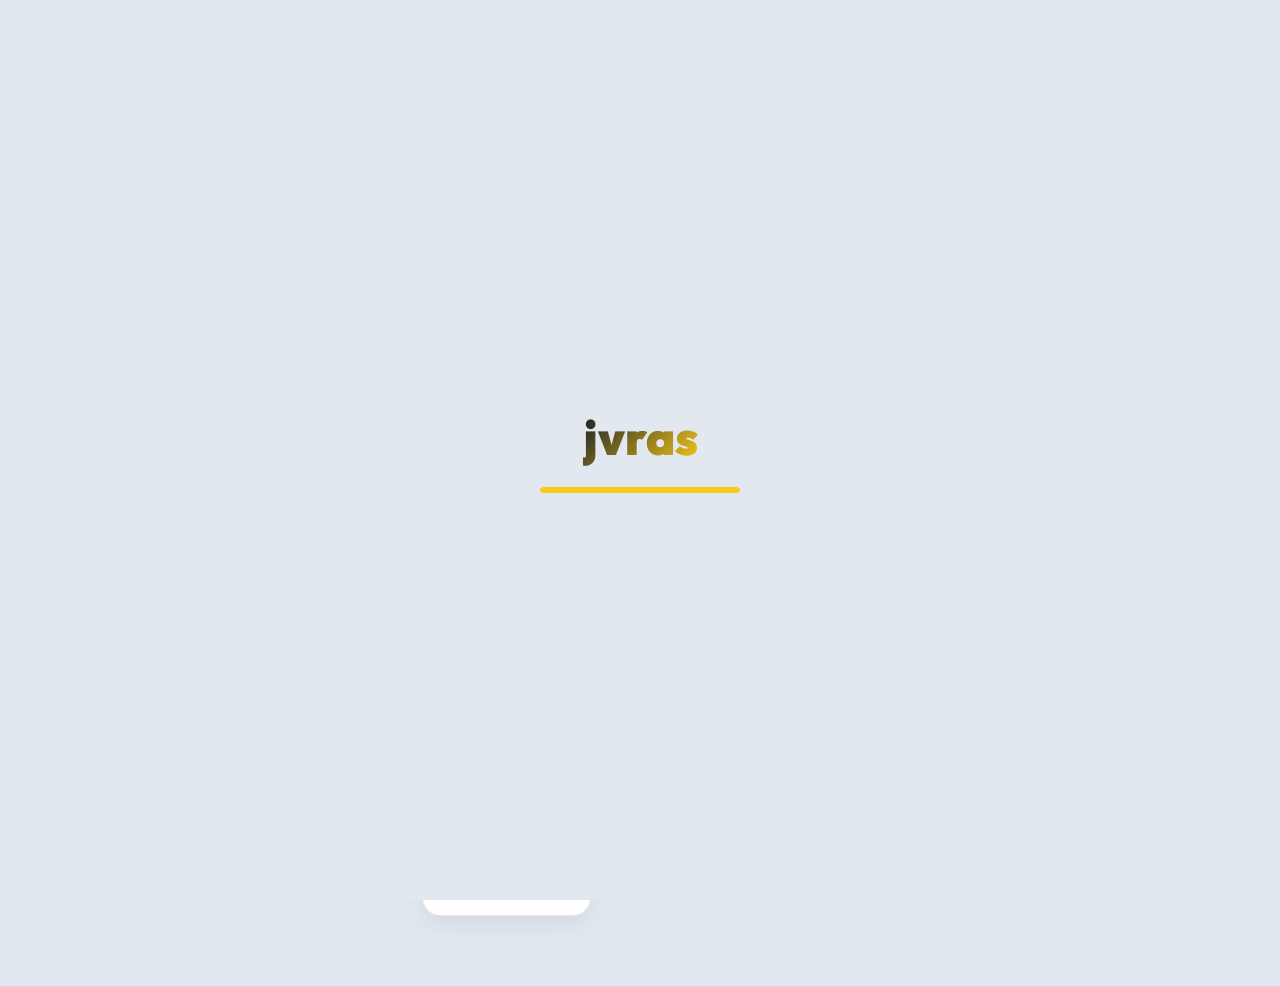
==== index.html @ 4f3f0a06 "Add files via upload" ====
<!DOCTYPE html>
<html lang="pl">
<head>
    <meta charset="UTF-8">
    <meta name="viewport" content="width=device-width, initial-scale=1.0">
    <title>jvras - social media</title>
    <link rel="icon" href="https://ui-avatars.com/api/?name=Jvras&background=1e293b&color=fff&size=64" type="image/png">
    <link rel="stylesheet" href="style.css">
    <link href="https://fonts.googleapis.com/css2?family=Outfit:wght@300;400;500;700;800;900&display=swap" rel="stylesheet">
    <link rel="stylesheet" href="https://cdnjs.cloudflare.com/ajax/libs/font-awesome/6.4.0/css/all.min.css">
</head>
<body>
    <!-- Preloader animacji wejścia -->
    <div class="loader-overlay" id="loader">
        <div class="loader-content">
            <div class="brand-pulse">jvras</div>
            <div class="progress-bar-container"><div class="progress-bar"></div></div>
        </div>
    </div>

    <div class="background-animation">
        <div class="blob blob-1"></div>
        <div class="blob blob-2"></div>
        <div class="blob blob-3"></div>
    </div>

    <div class="theme-switch-wrapper">
        <label class="theme-switch" for="checkbox">
            <input type="checkbox" id="checkbox" />
            <div class="slider round">
                <i class="fas fa-sun"></i>
                <i class="fas fa-moon"></i>
            </div>
        </label>
    </div>

    <div class="dashboard-wrapper">
        <!-- Lewa kolumna: Discord -->
        <aside class="left-panel">
            <div class="widget discord-widget">
                <div class="widget-header">
                    <div class="discord-logo"><i class="fab fa-discord"></i> DISCORD</div>
                    <div class="online-count" id="discord-online-count">0 ONLINE</div>
                </div>
                <div class="widget-body">
                    <h3>Mój Serwer Discord</h3>
                    <p class="subtitle-sm">UŻYTKOWNICY ONLINE</p>
                    <div class="discord-users" id="discord-users-list">
                        <div class="user-item loader-item"><i class="fas fa-circle-notch fa-spin"></i> Ładowanie...</div>
                    </div>
                </div>
                <div class="widget-footer">
                    <span>NASZ KANAŁ DISCORD</span>
                    <a href="https://discord.gg/ctJdnJDGNa" target="_blank" class="btn-join">DOŁĄCZ</a>
                </div>
            </div>
        </aside>

        <!-- Środkowa kolumna: Main -->
        <main class="center-panel">
            <div class="profile-section">
                <div class="profile-img">
                    <img src="https://ui-avatars.com/api/?name=Jvras&background=1e293b&color=fff&size=150" alt="Jvras" id="main-avatar">
                    <div class="verified-badge"><i class="fas fa-check-circle"></i></div>
                </div>
                <h1 class="profile-name">jvras</h1>
                <p class="profile-title">STREAMER & YOUTUBER</p>
                <a href="mailto:jvrasek.biznes@gmail.com" class="profile-contact"><i class="fas fa-envelope"></i> jvrasek.biznes@gmail.com</a>
            </div>

            <div class="socials-columns-grid">
                <!-- YouTube Column -->
                <div class="social-col">
                    <h3 class="col-title">youtube</h3>
                    <div class="col-links">
                        <a href="https://www.youtube.com/@jvras" class="mini-card yt" id="avatar-stat-jvras-container">
                            <img src="https://ui-avatars.com/api/?name=YT&background=ff0000&color=fff" id="avatar-jvras">
                            <div class="info">
                                <h2>jvras</h2>
                                <span class="stats" id="stat-jvras">...</span>
                            </div>
                        </a>
                        <a href="https://www.youtube.com/@jvrasplus" class="mini-card yt">
                            <img src="https://ui-avatars.com/api/?name=YT&background=ff0000&color=fff" id="avatar-jvras-plus">
                            <div class="info">
                                <h2>jvrasPLUS</h2>
                                <span class="stats" id="stat-jvras-plus">...</span>
                            </div>
                        </a>
                        <a href="https://www.youtube.com/@jvrascs2" class="mini-card yt">
                            <img src="https://ui-avatars.com/api/?name=YT&background=ff0000&color=fff" id="avatar-jvras-cs2">
                            <div class="info">
                                <h2>jvrasCS2</h2>
                                <span class="stats" id="stat-jvras-cs2">...</span>
                            </div>
                        </a>
                        <a href="https://www.youtube.com/@jvras-fx" class="mini-card yt">
                            <img src="https://ui-avatars.com/api/?name=YT&background=ff0000&color=fff" id="avatar-jvras-fx">
                            <div class="info">
                                <h2>jvras-fx</h2>
                                <span class="stats" id="stat-jvras-fx">...</span>
                            </div>
                        </a>
                    </div>
                </div>

                <!-- TikTok Column -->
                <div class="social-col">
                    <h3 class="col-title">tiktok</h3>
                    <div class="col-links">
                        <a href="https://www.tiktok.com/@jvras.cs2" class="mini-card tt">
                            <div class="icon-circle" style="background:#000;"><i class="fa-brands fa-tiktok"></i></div>
                            <div class="info">
                                <h2>jvras.cs2</h2>
                                <span class="stats" id="stat-tt-cs2">Obserwuj profil</span>
                            </div>
                        </a>
                        <a href="https://www.tiktok.com/@jvras.fx" class="mini-card tt">
                            <div class="icon-circle" style="background:#000;"><i class="fa-brands fa-tiktok"></i></div>
                            <div class="info">
                                <h2>jvras.fx</h2>
                                <span class="stats" id="stat-tt-fx">Obserwuj profil</span>
                            </div>
                        </a>
                    </div>
                </div>

                <!-- Streaming Column -->
                <div class="social-col">
                    <h3 class="col-title">streaming</h3>
                    <div class="col-links">
                        <a href="https://twitch.tv/jvras_" class="mini-card twitch">
                            <div class="icon-circle" style="background:#9146ff;"><i class="fa-brands fa-twitch"></i></div>
                            <div class="info">
                                <h2>jvras_</h2>
                                <span class="stats" id="stat-twitch">Obserwuj kanał</span>
                            </div>
                        </a>
                        <a href="https://kick.com/jvras" class="mini-card kick">
                            <div class="icon-circle" style="background:#53fc18; color:#000;"><i class="fas fa-bolt"></i></div>
                            <div class="info">
                                <h2>jvras</h2>
                                <span class="stats" id="stat-kick">Obserwuj kanał</span>
                            </div>
                        </a>
                    </div>
                </div>

                <!-- Instagram Column -->
                <div class="social-col">
                    <h3 class="col-title">instagram</h3>
                    <div class="col-links">
                        <a href="https://www.instagram.com/jvrass/" class="mini-card ig">
                            <div class="icon-circle" style="background:linear-gradient(45deg, #f09433 0%, #e6683c 25%, #dc2743 50%, #cc2366 75%, #bc1888 100%);"><i class="fa-brands fa-instagram"></i></div>
                            <div class="info">
                                <h2>jvrass</h2>
                                <span class="stats" id="stat-ig-jvrass">Obserwuj profil</span>
                            </div>
                        </a>
                        <a href="https://www.instagram.com/jvras.fx/" class="mini-card ig">
                            <div class="icon-circle" style="background:linear-gradient(45deg, #f09433 0%, #e6683c 25%, #dc2743 50%, #cc2366 75%, #bc1888 100%);"><i class="fa-brands fa-instagram"></i></div>
                            <div class="info">
                                <h2>jvras.fx</h2>
                                <span class="stats" id="stat-ig-fx">Obserwuj profil</span>
                            </div>
                        </a>
                    </div>
                </div>

                <!-- Gaming Column -->
                <div class="social-col">
                    <h3 class="col-title">gaming</h3>
                    <div class="col-links">
                        <a href="https://steamcommunity.com/id/jvras/" class="mini-card steam">
                            <div class="icon-circle" style="background:#171a21;"><i class="fa-brands fa-steam"></i></div>
                            <div class="info">
                                <h2>jvras</h2>
                                <span class="stats" id="stat-steam">Profil Steam</span>
                            </div>
                        </a>
                    </div>
                </div>

                <!-- Support Column -->
                <div class="social-col">
                    <h3 class="col-title">wsparcie</h3>
                    <div class="col-links">
                        <a href="https://tipply.pl/@jvras" class="mini-card tipply">
                            <div class="icon-circle" style="background:#ffc107; color:#000;"><i class="fas fa-heart"></i></div>
                            <div class="info">
                                <h2>jvras</h2>
                                <span class="stats">Wsparcie</span>
                            </div>
                        </a>
                    </div>
                </div>
            </div>
        </main>

        <!-- Prawa kolumna: YouTube Najnowsze Filmy -->
        <aside class="right-panel">
            <div class="widget youtube-widget">
                <div class="widget-header">
                    <div class="discord-logo"><i class="fab fa-youtube"></i> OSTATNIE FILMY</div>
                </div>
                <div class="widget-body">
                    <h3>Najnowsze na Kanale</h3>
                    <p class="subtitle-sm" style="color:red; font-weight:900;">FILMY (BEZ SHORTS)</p>
                    <div id="youtube-videos-list" style="display:flex; flex-direction:column; gap:10px;">
                        <div style="color:white; text-align:center; padding: 20px;"><i class="fas fa-circle-notch fa-spin"></i> Pobieranie...</div>
                    </div>
                </div>
            </div>
        </aside>
    </div>
    
    <script src="app.js"></script>
</body>
</html>
---- style.css ----
@import url('https://fonts.googleapis.com/css2?family=Outfit:wght@300;400;500;700;800;900&display=swap');

:root {
    --bg-color: #e2e8f0;
    --text-color: #0f172a;
    --text-muted: #64748b;
    --card-bg: #ffffff;
    --card-border: rgba(0, 0, 0, 0.1);
    --primary: #facc15; 
    --primary-hover: #eab308;
    --secondary: #f1f5f9;
    --discord: #5865F2;
    --twitch: #9146FF;
    --youtube: #ff0000;
    --kick: #53fc18;
    --instagram: #E1306C;
    --steam: #171a21;
    --shadow: 0 10px 25px rgba(0, 0, 0, 0.06);
    --glow: rgba(250, 204, 21, 0.4);
    --badge-text: #000;
}

[data-theme="dark"] {
    --bg-color: #0a0a0f;
    --text-color: #f8fafc;
    --text-muted: #8b87a1;
    --card-bg: rgba(20, 20, 25, 0.6);
    --card-border: rgba(255, 255, 255, 0.05);
    --primary: #facc15;
    --primary-hover: #eab308;
    --secondary: rgba(255, 255, 255, 0.05);
    --shadow: 0 10px 25px rgba(0, 0, 0, 0.5);
    --glow: rgba(250, 204, 21, 0.15);
    --badge-text: #000;
}

* { margin: 0; padding: 0; box-sizing: border-box; }

body {
    font-family: 'Outfit', sans-serif;
    background-color: var(--bg-color);
    background-image: 
        radial-gradient(circle at 50% 0%, rgba(250, 204, 21, 0.15) 0%, transparent 50%),
        linear-gradient(rgba(15, 23, 42, 0.02) 1px, transparent 1px),
        linear-gradient(90deg, rgba(15, 23, 42, 0.02) 1px, transparent 1px);
    background-size: 100% 100%, 40px 40px, 40px 40px;
    color: var(--text-color);
    min-height: 100vh;
    display: flex;
    justify-content: center;
    align-items: flex-start;
    padding: 20px 15px;
    overflow-x: hidden;
    transition: background-color 0.5s ease, color 0.5s ease;
}

[data-theme="dark"] body {
    background-image: 
        radial-gradient(circle at 50% 0%, rgba(250, 204, 21, 0.08) 0%, transparent 50%),
        linear-gradient(rgba(255, 255, 255, 0.02) 1px, transparent 1px),
        linear-gradient(90deg, rgba(255, 255, 255, 0.02) 1px, transparent 1px);
}

.background-animation { position: fixed; top: 0; left: 0; width: 100vw; height: 100vh; z-index: -1; overflow: hidden; pointer-events: none; }
.blob { position: absolute; border-radius: 50%; filter: blur(80px); opacity: 0.6; animation: float 20s infinite alternate ease-in-out; }
.blob-1 { width: 500px; height: 500px; background: rgba(250, 204, 21, 0.15); top: -200px; left: -200px; }
.blob-2 { width: 400px; height: 400px; background: rgba(88, 101, 242, 0.1); bottom: -100px; right: -100px; animation-delay: -5s; }
.blob-3 { width: 600px; height: 600px; background: rgba(250, 204, 21, 0.08); top: 50%; left: 50%; transform: translate(-50%, -50%); animation-delay: -10s; }
@keyframes float { 0% { transform: translate(0, 0) scale(1); } 100% { transform: translate(100px, 50px) scale(1.1); } }
[data-theme="dark"] .blob-1 { background: rgba(250, 204, 21, 0.08); }
[data-theme="dark"] .blob-2 { background: rgba(88, 101, 242, 0.05); }
[data-theme="dark"] .blob-3 { background: rgba(250, 204, 21, 0.05); }

.loader-overlay {
    position: fixed; top: 0; left: 0; width: 100%; height: 100%;
    background-color: var(--bg-color); z-index: 1000;
    display: flex; justify-content: center; align-items: center;
    transition: transform 0.9s cubic-bezier(0.77, 0, 0.175, 1), visibility 0s 0.9s;
}
.loader-overlay.hidden { transform: translateX(-100%); visibility: hidden; }
.loader-content { display: flex; flex-direction: column; align-items: center; gap: 20px; }
.brand-pulse {
    font-size: 3rem; font-weight: 900;
    background: linear-gradient(135deg, var(--text-color), var(--primary));
    -webkit-background-clip: text; -webkit-text-fill-color: transparent;
    animation: heartbeat 1.5s ease-in-out infinite both;
}
.progress-bar-container { width: 200px; height: 6px; background: var(--secondary); border-radius: 10px; overflow: hidden; position: relative; }
.progress-bar { height: 100%; width: 0%; background: var(--primary); border-radius: 10px; animation: loadProgress 2s cubic-bezier(0.4, 0, 0.2, 1) forwards; }

@keyframes heartbeat {
    from { transform: scale(1); transform-origin: center center; animation-timing-function: ease-out; }
    10% { transform: scale(0.91); animation-timing-function: ease-in; }
    17% { transform: scale(0.98); animation-timing-function: ease-out; }
    33% { transform: scale(0.87); animation-timing-function: ease-in; }
    45% { transform: scale(1); animation-timing-function: ease-out; }
}
@keyframes loadProgress { 0% { width: 0; } 50% { width: 70%; } 100% { width: 100%; } }
@keyframes fadeInUp { from { opacity: 0; transform: translateY(30px); } to { opacity: 1; transform: translateY(0); } }
@keyframes slideInLeft { from { opacity: 0; transform: translateX(-30px); } to { opacity: 1; transform: translateX(0); } }
@keyframes scaleIn { from { opacity: 0; transform: scale(0.8); } to { opacity: 1; transform: scale(1); } }
@keyframes scaleInUp { to { opacity: 1; transform: scale(1) translateY(0); } }

.theme-switch-wrapper { position: fixed; top: 15px; right: 15px; z-index: 100; animation: scaleIn 1s 1.8s backwards; }
.theme-switch { display: inline-block; height: 28px; position: relative; width: 52px; }
.theme-switch input { display: none; }
.slider { background-color: var(--secondary); backdrop-filter: blur(10px); bottom: 0; cursor: pointer; left: 0; position: absolute; right: 0; top: 0; transition: .4s; display: flex; justify-content: space-between; align-items: center; padding: 0 6px; border-radius: 30px; border: 1px solid var(--card-border); }
.slider i { font-size: 10px; z-index: 1; transition: 0.3s; }
.slider i.fa-sun { color: #f39c12; }
.slider i.fa-moon { color: var(--text-color); opacity: 0.5; }
.slider:before { background-color: var(--primary); bottom: 4px; content: ""; height: 18px; left: 4px; position: absolute; transition: .5s cubic-bezier(0.68, -0.55, 0.265, 1.55); width: 18px; border-radius: 50%; z-index: 2; box-shadow: 0 2px 10px var(--glow); }
input:checked + .slider i.fa-sun { opacity: 0.5; }
input:checked + .slider i.fa-moon { opacity: 1; color: #fff; }
input:checked + .slider:before { transform: translateX(24px); background-color: var(--text-color); box-shadow: none; }

/* GLOBAL LAYOUT - FULL SCREEN */
body {
    margin: 0;
    padding: 0;
    min-height: 100vh;
    display: flex;
    justify-content: center;
    align-items: center;
    background: var(--bg-color);
    overflow-x: hidden;
}

@keyframes slideInMain {
    from { transform: translateX(100vw); opacity: 0; }
    to { transform: translateX(0); opacity: 1; }
}

.dashboard-wrapper {
    max-width: 1800px;
    width: 95%;
    min-height: 100vh;
    display: grid;
    grid-template-columns: 350px 1fr 350px;
    gap: 40px;
    align-items: center;
    padding: 20px 0;
    animation: slideInMain 0.9s cubic-bezier(0.77, 0, 0.175, 1) backwards;
    animation-delay: 1.8s;
    will-change: transform;
}
.right-panel {
    animation: slideInRight 0.8s cubic-bezier(0.2, 0.8, 0.2, 1) backwards; 
    animation-delay: 1.8s;
    transform: perspective(1000px) rotateY(-12deg) scale(0.98);
    transition: transform 0.5s cubic-bezier(0.175, 0.885, 0.32, 1.275);
    transform-origin: right center;
    will-change: transform;
}
.right-panel:hover {
    transform: perspective(1000px) rotateY(0deg) scale(1);
}

.left-panel {
    animation: slideInLeft 0.8s cubic-bezier(0.2, 0.8, 0.2, 1) backwards; 
    animation-delay: 1.8s;
    transform: perspective(1000px) rotateY(12deg) scale(0.98);
    transition: transform 0.5s cubic-bezier(0.175, 0.885, 0.32, 1.275);
    transform-origin: left center;
    will-change: transform;
}
.left-panel:hover {
    transform: perspective(1000px) rotateY(0deg) scale(1);
}

/* Tabs System */
.tabs-container {
    display: flex;
    justify-content: center;
    gap: 8px;
    margin-top: 20px;
    flex-wrap: wrap;
    z-index: 100;
}
.tab-btn {
    background: var(--card-bg);
    border: 1px solid var(--card-border);
    padding: 10px 18px;
    border-radius: 12px;
    color: var(--text-color);
    font-size: 0.85rem;
    font-weight: 800;
    cursor: pointer;
    transition: 0.3s cubic-bezier(0.175, 0.885, 0.32, 1.275);
    box-shadow: var(--shadow);
    text-transform: uppercase;
    letter-spacing: 0.5px;
}
.tab-btn:hover {
    transform: translateY(-3px);
    border-color: var(--primary);
    box-shadow: 0 5px 15px var(--glow);
}
.tab-btn.active {
    background: var(--primary);
    color: #1e293b;
    border-color: var(--primary);
    box-shadow: 0 5px 15px var(--glow);
}

.tab-content {
    animation: fadeInUp 0.5s ease-out backwards;
}

.center-panel { 
    display: flex; 
    flex-direction: column; 
    justify-content: center;
    gap: 20px; 
    animation: fadeInUp 0.8s cubic-bezier(0.2, 0.8, 0.2, 1) backwards; 
    animation-delay: 1.6s;
    padding-bottom: 50px;
    will-change: transform, opacity;
}

.widget {
    background: var(--card-bg); backdrop-filter: blur(20px); -webkit-backdrop-filter: blur(20px);
    border: 1px solid var(--card-border); border-radius: 16px;
    overflow: hidden; box-shadow: var(--shadow); transition: transform 0.3s ease, box-shadow 0.3s ease;
    height: 100%;
}
.widget:hover { transform: translateY(-3px); box-shadow: 0 15px 30px rgba(0,0,0,0.08), 0 0 15px var(--glow); }
.widget-header { padding: 12px 15px; display: flex; justify-content: space-between; align-items: center; border-bottom: 1px solid rgba(0,0,0,0.05); }
[data-theme="dark"] .widget-header { border-bottom-color: rgba(255,255,255,0.05); }
.widget-body { padding: 15px; flex-grow: 1; }
.widget-footer { padding: 12px 15px; display: flex; justify-content: space-between; align-items: center; border-top: 1px solid rgba(0,0,0,0.05); font-size: 0.7rem; color: var(--text-muted); font-weight: 800; letter-spacing: 0.5px; }
[data-theme="dark"] .widget-footer { border-top-color: rgba(255,255,255,0.05); }

/* Discord Widget Compacted */
.discord-widget { display: flex; flex-direction: column; min-height: 550px; }
.discord-widget .discord-logo { color: white; font-weight: 900; font-size: 1.1rem; display: flex; align-items: center; gap: 8px; letter-spacing: 1px; }
.discord-widget .widget-header { background: linear-gradient(135deg, var(--discord), #3a45a6); border-bottom: none; box-shadow: 0 4px 15px rgba(88, 101, 242, 0.2); padding: 18px 20px; }
.online-count { background: rgba(0,0,0,0.3); padding: 6px 12px; border-radius: 15px; font-size: 0.8rem; font-weight: 800; color: white; box-shadow: inset 0 0 8px rgba(0,0,0,0.2); }
.discord-widget .widget-body { background: linear-gradient(to bottom, var(--secondary) 0%, transparent 100%); padding: 20px; flex-grow: 1; display: flex; flex-direction: column; }
.discord-widget h3 { font-size: 1.3rem; margin-bottom: 4px; font-weight: 900; background: linear-gradient(90deg, var(--discord), var(--text-color)); -webkit-background-clip: text; -webkit-text-fill-color: transparent; }
.subtitle-sm { font-size: 0.75rem; color: var(--discord); font-weight: 800; margin-bottom: 15px; text-transform: uppercase; letter-spacing: 1px; opacity: 0.8; }
.discord-users { height: 450px; max-height: 500px; overflow-y: auto; display: flex; flex-direction: column; gap: 8px; padding-right: 5px; scrollbar-gutter: stable; }
.discord-users::-webkit-scrollbar { width: 5px; }
.discord-users::-webkit-scrollbar-thumb { background: var(--primary); border-radius: 5px; }
.user-item { display: flex; align-items: center; gap: 12px; padding: 10px 12px; background: var(--secondary); border-radius: 12px; font-size: 0.9rem; font-weight: 600; transition: 0.2s ease; border: 1px solid transparent; }
.user-item:hover { background: var(--card-bg); border-color: var(--primary); transform: translateX(5px); box-shadow: 0 5px 15px var(--glow); }
.user-item img { width: 32px; height: 32px; border-radius: 50%; object-fit: cover; }
.user-status { width: 12px; height: 12px; border-radius: 50%; background: #3ba55c; border: 2px solid var(--card-bg); position: absolute; bottom: -2px; right: -2px; }
.user-avatar-wrap { position: relative; width: 32px; height: 32px; }
.btn-join { background: var(--discord); color: white; text-decoration: none; padding: 8px 16px; border-radius: 8px; font-weight: 800; font-size: 0.8rem; transition: 0.3s; }
.btn-join:hover { transform: scale(1.05) translateY(-1px); box-shadow: 0 5px 10px rgba(88, 101, 242, 0.4); }

/* PROFILE COMPACTED */
.profile-section { text-align: center; position: relative; }
.profile-img { width: 130px; height: 130px; margin: 0 auto 15px auto; }
.profile-img img { width: 100%; height: 100%; border-radius: 50%; object-fit: cover; border: 4px solid var(--bg-color); box-shadow: 0 0 0 4px var(--primary), 0 8px 25px var(--glow); transition: 0.4s; }
.profile-img:hover img { transform: rotate(5deg) scale(1.1); }
.verified-badge { position: absolute; bottom: 5px; right: 5px; background: #1da1f2; color: white; width: 28px; height: 28px; border-radius: 50%; display: flex; justify-content: center; align-items: center; font-size: 14px; border: 2px solid var(--bg-color); }
.profile-name { font-size: 3.5rem; font-weight: 900; line-height: 1; margin-bottom: 5px; letter-spacing: -1px; }
.profile-title { font-size: 0.9rem; font-weight: 800; color: var(--primary); letter-spacing: 3px; text-transform: uppercase; }

.profile-contact {
    display: inline-flex;
    align-items: center;
    gap: 8px;
    margin-top: 10px;
    font-size: 0.9rem;
    font-weight: 700;
    color: var(--text-muted);
    text-decoration: none;
    transition: 0.3s ease;
}
.profile-contact i { color: var(--primary); font-size: 1rem; }
.profile-contact:hover { color: var(--text-color); transform: scale(1.05); }

/* 3 Columns Layout for Socials - ENLARGED */
.socials-columns-grid {
    display: grid;
    grid-template-columns: repeat(3, 1fr);
    gap: 25px;
    margin-top: 30px;
}
.social-col { display: flex; flex-direction: column; gap: 15px; }
.col-title {
    font-size: 1.1rem; font-weight: 900; text-transform: uppercase;
    color: var(--primary); text-align: left;
    border-bottom: 4px solid var(--primary); padding-bottom: 8px; margin-bottom: 15px;
    letter-spacing: 3px;
}
.col-links { display: flex; flex-direction: column; gap: 12px; }
.mini-card {
    display: flex; align-items: center; gap: 15px; background: var(--card-bg);
    padding: 15px 20px; border-radius: 18px; text-decoration: none;
    color: var(--text-color); font-size: 1rem; font-weight: 800;
    border: 1px solid var(--card-border); transition: 0.3s cubic-bezier(0.175, 0.885, 0.32, 1.275);
    box-shadow: var(--shadow);
}
.mini-card:hover {
    transform: translateX(10px) scale(1.03); border-color: var(--primary);
    box-shadow: 0 10px 30px var(--glow);
}
.mini-card img, .icon-circle { width: 32px; height: 32px; border-radius: 50%; object-fit: cover; border: 2px solid var(--primary); flex-shrink: 0; }
.icon-circle { display: flex; align-items: center; justify-content: center; font-size: 14px; color: white; border-color: rgba(255,255,255,0.1); }


.support-section { margin-top: 10px; text-align: center; grid-column: span 3; }
.support-btn {
    display: inline-block; background: linear-gradient(135deg, #ffc107, #ff9800);
    color: #000; text-decoration: none; padding: 10px 20px; border-radius: 20px;
    font-weight: 900; font-size: 0.8rem; text-transform: uppercase; letter-spacing: 1px;
    box-shadow: 0 4px 10px rgba(255, 193, 7, 0.3); transition: 0.3s;
}
.support-btn:hover { transform: translateY(-2px); box-shadow: 0 6px 20px rgba(255, 193, 7, 0.5); }


.stats-row { display: flex; gap: 12px; width: 100%; }
.stat-box { flex: 1; background: var(--card-bg); border: 1px solid var(--card-border); border-radius: 12px; padding: 12px; text-align: center; backdrop-filter: blur(20px); box-shadow: var(--shadow); transition: 0.3s; position: relative; overflow: hidden; }
.stat-box::before { content:''; position:absolute; top:0; left:0; width:100%; height:3px; background: var(--primary); transform: scaleX(0); transition: 0.4s; transform-origin: left; }
.stat-box:hover::before { transform: scaleX(1); }
.stat-box:hover { transform: translateY(-3px); box-shadow: 0 10px 20px var(--glow); }
.stat-box h2 { font-size: 1.5rem; font-weight: 900; margin-bottom: 2px; color: var(--text-color); }
.stat-box p { font-size: 0.65rem; color: var(--text-muted); font-weight: 800; letter-spacing: 0.5px; }

/* LINKS GRID COMPACTED - 3 Columns on PC */
.section-title { font-size: 0.95rem; font-weight: 900; color: var(--text-color); margin-top: 5px; display: flex; align-items: center; gap: 10px; text-transform: uppercase; letter-spacing: 1px; }
.section-title::after { content: ''; flex: 1; height: 2px; background: linear-gradient(90deg, var(--primary), transparent); border-radius: 2px; }

.links-grid { display: grid; grid-template-columns: repeat(2, 1fr); gap: 12px; }

.link-card {
    background: var(--card-bg); backdrop-filter: blur(20px); -webkit-backdrop-filter: blur(20px);
    border: 1px solid var(--card-border); border-radius: 12px; padding: 10px 12px;
    display: flex; align-items: center; text-decoration: none; color: var(--text-color);
    box-shadow: var(--shadow); position: relative; overflow: hidden;
    opacity: 0; transform: scale(0.95) translateY(10px);
    animation: scaleInUp 0.5s cubic-bezier(0.34, 1.56, 0.64, 1) forwards;
    animation-delay: calc(0.3s + var(--delay));
    transition: all 0.3s cubic-bezier(0.16, 1, 0.3, 1);
}
.link-card::before { content: ''; position: absolute; top: 0; left: 0; width: 100%; height: 100%; background: linear-gradient(45deg, transparent, rgba(250, 204, 21, 0.1), transparent); transform: translateX(-100%); transition: 0.5s; z-index: 1; }
.link-card:hover { transform: translateY(-4px) scale(1.02) !important; background: var(--card-bg); box-shadow: 0 10px 20px var(--shadow), 0 0 15px var(--glow); border-color: var(--primary); z-index: 5; }
.link-card:hover::before { transform: translateX(100%); }

.avatar-container { position: relative; width: 38px; height: 38px; margin-right: 10px; flex-shrink: 0; z-index: 2; }
.channel-avatar { width: 100%; height: 100%; border-radius: 50%; object-fit: cover; box-shadow: 0 3px 8px rgba(0,0,0,0.1); transition: transform 0.3s; }
.fallback-bg, .fallback-tiktok, .fallback-twitch, .fallback-kick, .fallback-ig, .fallback-steam, .fallback-email { display: flex; justify-content: center; align-items: center; font-size: 1.2rem; position: absolute; top:0; left:0; z-index: 1; border-radius: 50%; font-weight: 900;}
.fallback-bg { background: #333; color: white; }
.fallback-tiktok { background: #000; color: white; }
.fallback-twitch { background: var(--twitch); color: white; }
.fallback-kick { background: var(--kick); color: black; }
.fallback-ig { background: linear-gradient(45deg, #f09433 0%, #e6683c 25%, #dc2743 50%, #cc2366 75%, #bc1888 100%); color: white; }
.fallback-steam { background: var(--steam); color: white; }
.fallback-email { background: var(--primary); color: #000; width: 100%; height: 100%; }
.real-avatar { position: absolute; top:0; left:0; z-index: 2; }
.link-card:hover .channel-avatar { transform: scale(1.1) rotate(-5deg); }

.platform-badge {
    position: absolute; bottom: -3px; right: -3px; width: 16px; height: 16px; border-radius: 50%;
    display: flex; justify-content: center; align-items: center; font-size: 8px; color: var(--badge-text);
    border: 2px solid var(--bg-color); transition: 0.3s; z-index: 3; font-weight: 800;
}
.yt .platform-badge { background: var(--youtube); color: white; }
.tt .platform-badge { background: #000; color: white; }
.twitch .platform-badge { background: var(--twitch); color: white; }
.kick .platform-badge { background: var(--kick); color: black; }
.ig .platform-badge { background: var(--instagram); color: white; }
.steam .platform-badge { background: var(--steam); color: white; }

.info { flex-grow: 1; display: flex; flex-direction: column; justify-content: center; overflow: hidden; z-index: 2; }
.info h2 { font-size: 0.95rem; font-weight: 800; margin-bottom: 0px; letter-spacing: -0.2px; white-space: nowrap; overflow: hidden; text-overflow: ellipsis; transition: color 0.3s; }
.link-card:hover .info h2, .mini-card:hover .info h2 { color: var(--primary); }
.stats { font-size: 0.7rem; color: var(--text-muted); font-weight: 600; display: flex; align-items: center; gap: 4px; white-space: nowrap; }

/* Responsive */
@media (max-width: 1100px) {
}

.youtube-widget .widget-header { background: linear-gradient(135deg, #ff0000, #aa0000); border-bottom: none; box-shadow: 0 4px 15px rgba(255, 0, 0, 0.2); padding: 18px 20px; }
.youtube-widget .widget-body { background: linear-gradient(to bottom, var(--secondary) 0%, transparent 100%); padding: 20px; }
.youtube-widget h3 { font-size: 1.3rem; margin-bottom: 4px; font-weight: 900; background: linear-gradient(90deg, #ff0000, var(--text-color)); -webkit-background-clip: text; -webkit-text-fill-color: transparent; }

/* Video list widget */
.video-item {
    display: flex;
    flex-direction: column;
    gap: 8px;
    background: var(--secondary);
    border-radius: 12px;
    padding: 10px;
    transition: transform 0.4s cubic-bezier(0.175, 0.885, 0.32, 1.275);
    text-decoration: none;
    border: 1px solid transparent;
}
.video-item:hover {
    background: var(--card-bg);
    border-color: #ff0000;
    transform: perspective(1000px) rotateY(-4deg) translateX(-5px) scale(1.02);
    box-shadow: 0 5px 15px rgba(255, 0, 0, 0.2);
}
.video-item-thumb {
    width: 100%;
    aspect-ratio: 16/9;
    border-radius: 8px;
    overflow: hidden;
    position: relative;
}
.video-item-thumb img {
    width: 100%;
    height: 100%;
    object-fit: cover;
}
.video-item-title {
    color: var(--text-color);
    font-size: 0.8rem;
    font-weight: 700;
    line-height: 1.3;
    display: -webkit-box;
    -webkit-line-clamp: 2;
    -webkit-box-orient: vertical;
    overflow: hidden;
}

@media (max-width: 850px) {
    .dashboard-wrapper { grid-template-columns: 1fr; }
    .left-panel { order: 2; }
    .center-panel { order: 1; }
    .links-grid { grid-template-columns: repeat(2, 1fr); }
}
@media (max-width: 500px) {
    .links-grid { grid-template-columns: 1fr; }
    .stats-row { flex-direction: column; }
    body { padding: 60px 10px 20px 10px; }
}
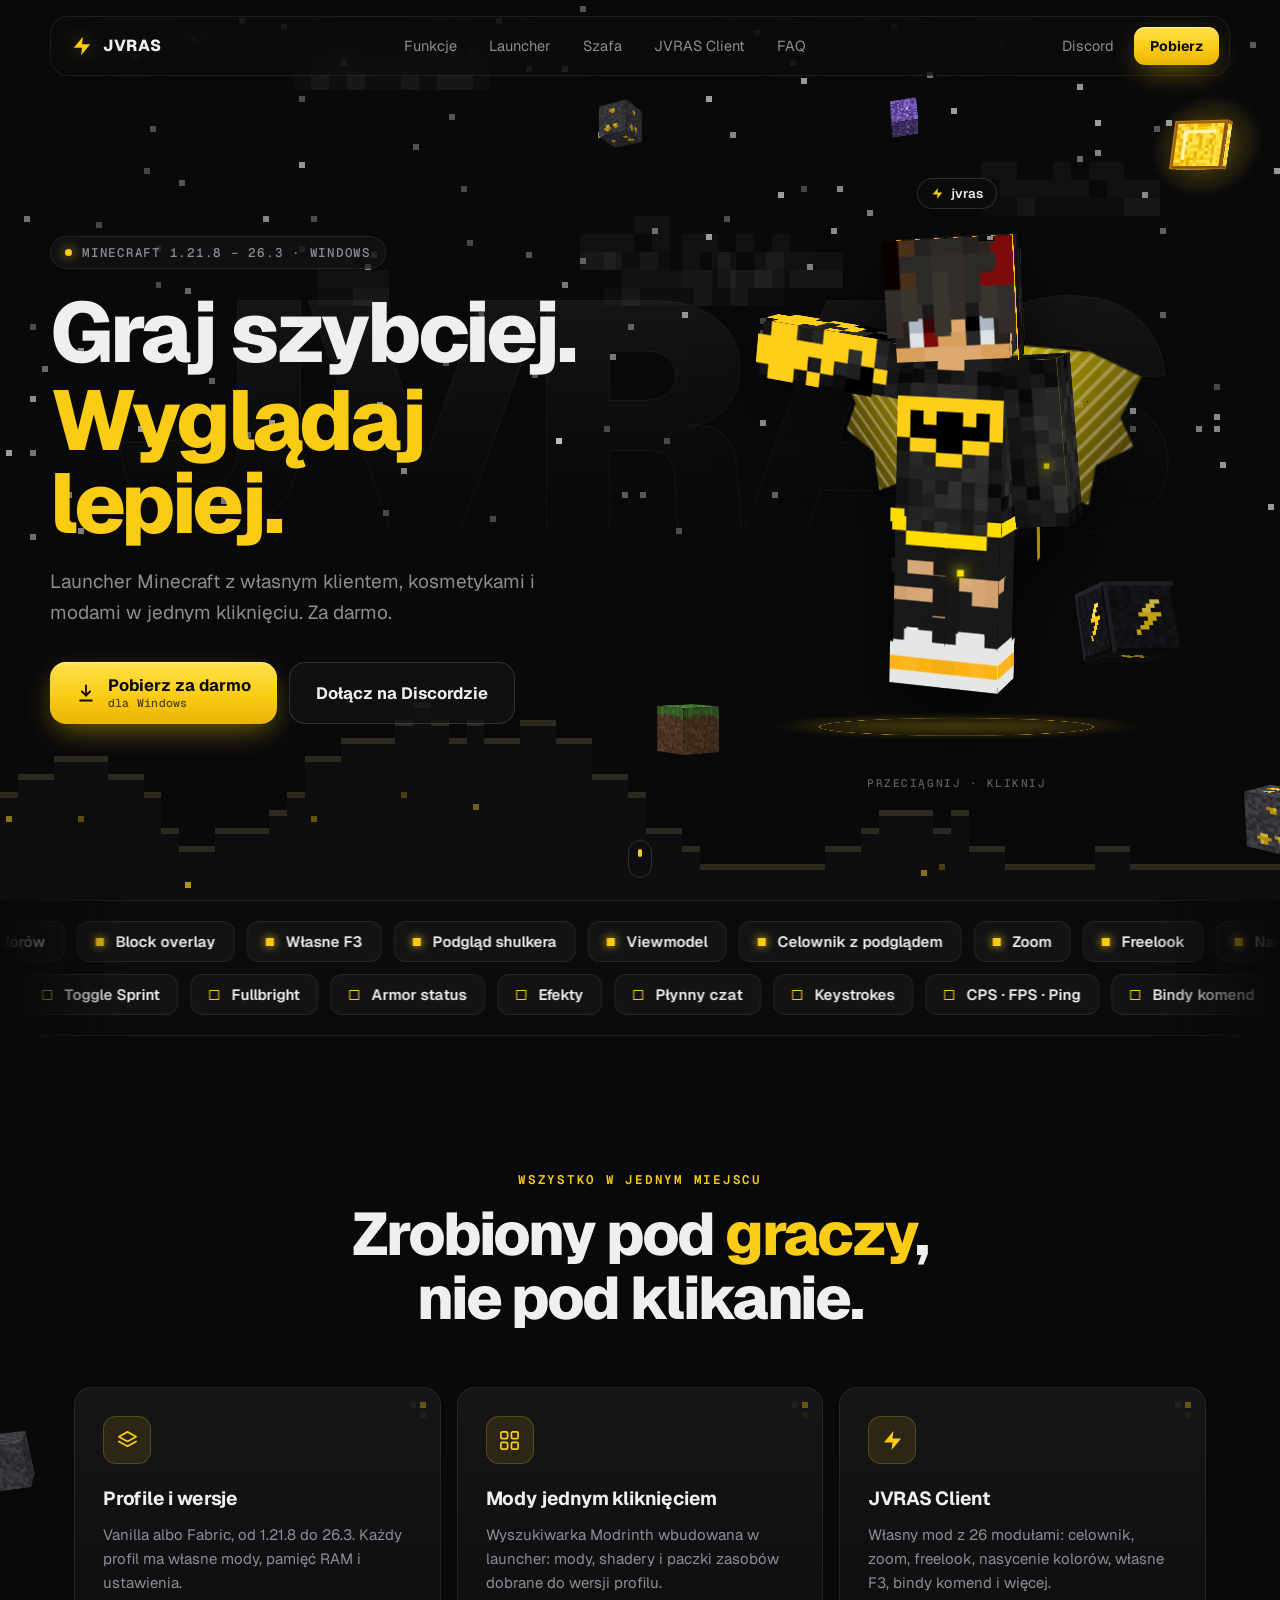
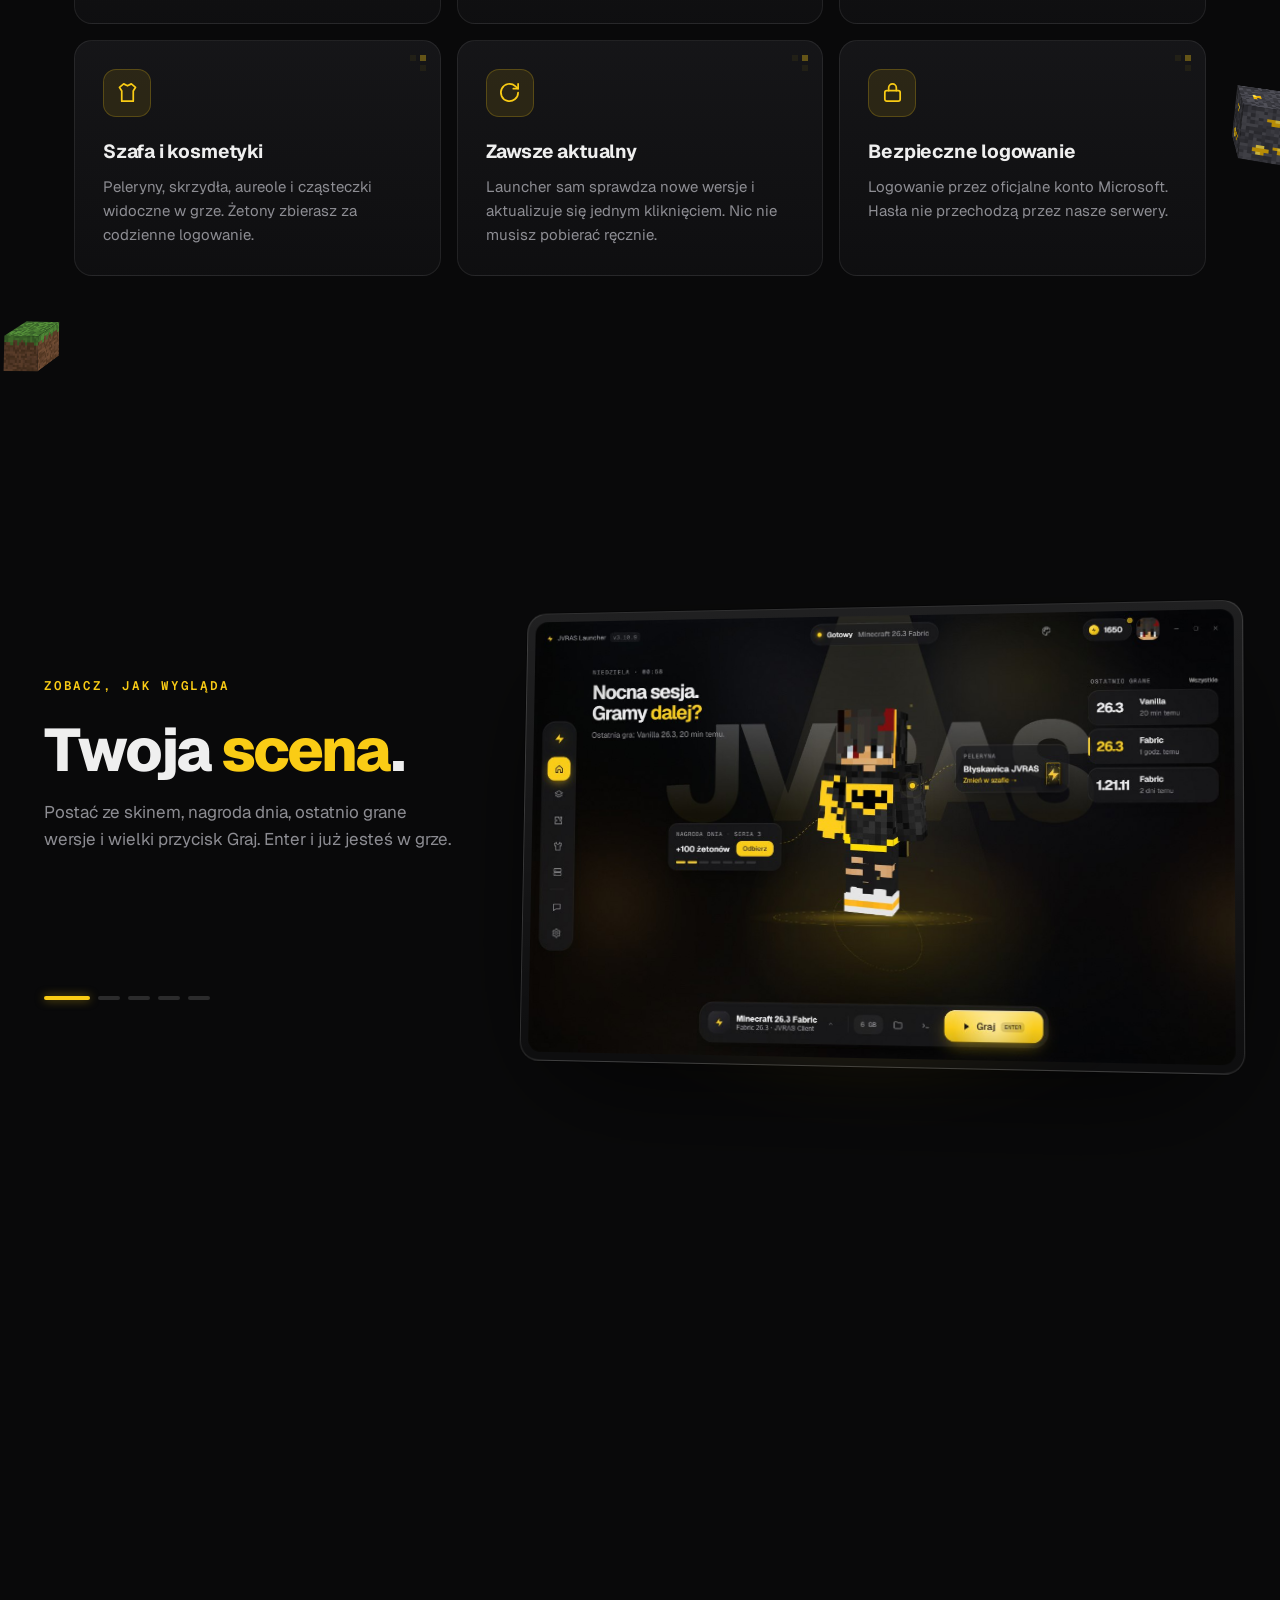
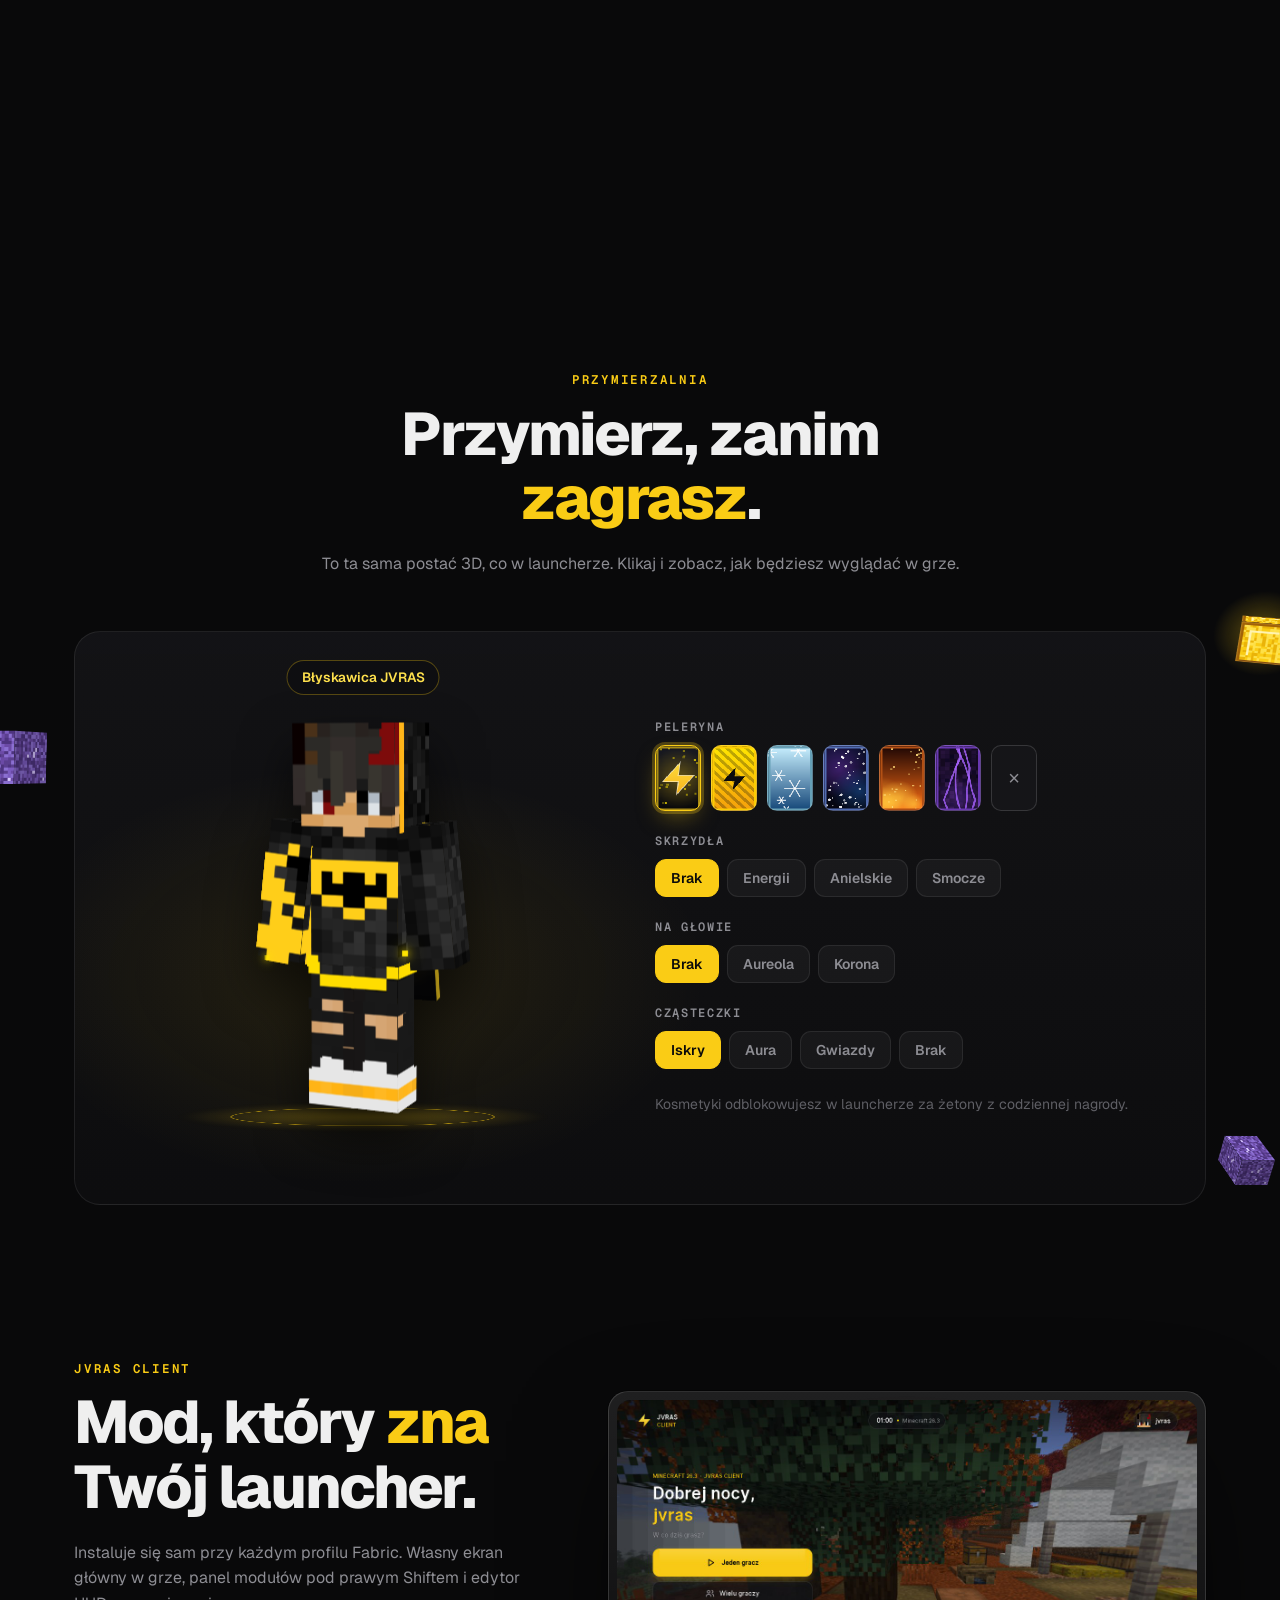
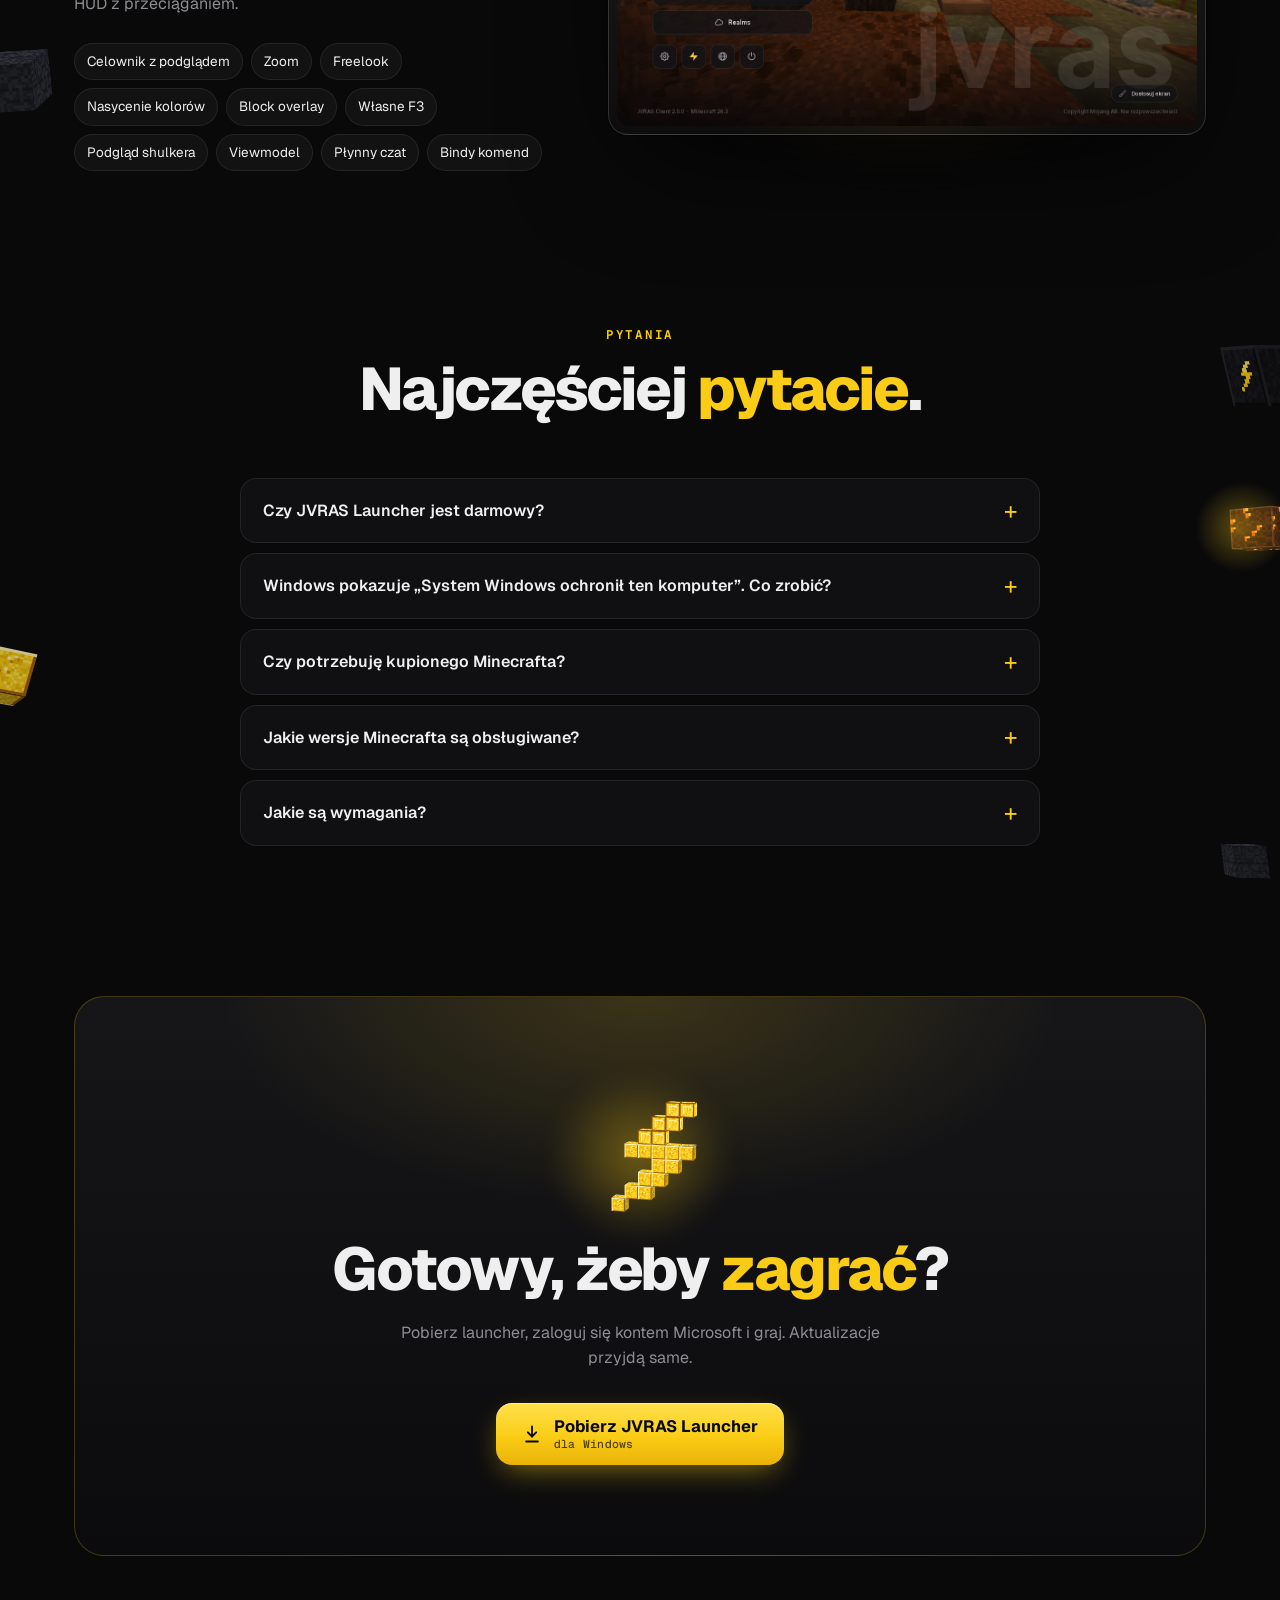
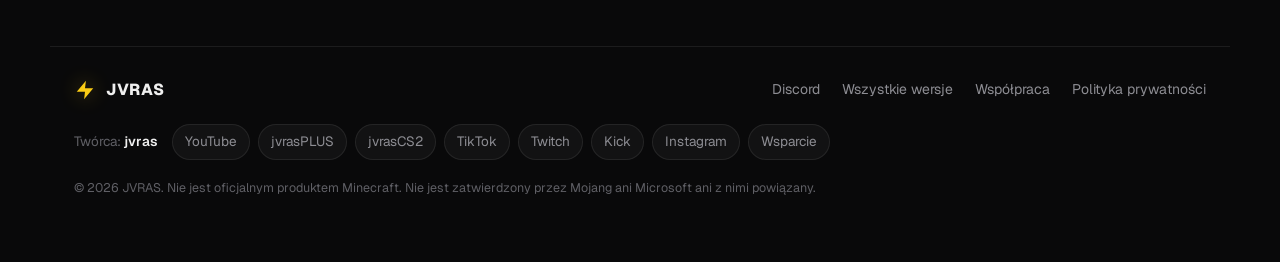
==== commit 1e288907: "Nowa strona: JVRAS Launcher i JVRAS Client" ====
--- a/index.html
+++ b/index.html
@@ -1,219 +1,335 @@
-<!DOCTYPE html>
+<!doctype html>
 <html lang="pl">
 <head>
-    <meta charset="UTF-8">
-    <meta name="viewport" content="width=device-width, initial-scale=1.0">
-    <title>jvras - social media</title>
-    <link rel="icon" href="https://ui-avatars.com/api/?name=Jvras&background=1e293b&color=fff&size=64" type="image/png">
-    <link rel="stylesheet" href="style.css">
-    <link href="https://fonts.googleapis.com/css2?family=Outfit:wght@300;400;500;700;800;900&display=swap" rel="stylesheet">
-    <link rel="stylesheet" href="https://cdnjs.cloudflare.com/ajax/libs/font-awesome/6.4.0/css/all.min.css">
+  <meta charset="utf-8">
+  <meta name="viewport" content="width=device-width, initial-scale=1">
+  <title>JVRAS Launcher – launcher Minecraft z własnym klientem</title>
+  <meta name="description" content="JVRAS Launcher: szybki launcher Minecraft dla Windows. Profile Vanilla i Fabric od 1.21.8 do 26.3, mody z Modrinth, JVRAS Client z 26 modułami, kosmetyki i automatyczne aktualizacje. Za darmo.">
+  <meta name="theme-color" content="#09090a">
+  <link rel="canonical" href="https://jvras.pl/">
+  <meta property="og:type" content="website">
+  <meta property="og:url" content="https://jvras.pl/">
+  <meta property="og:site_name" content="JVRAS">
+  <meta property="og:locale" content="pl_PL">
+  <meta property="og:title" content="JVRAS Launcher – launcher Minecraft z własnym klientem">
+  <meta property="og:description" content="Darmowy launcher Minecraft od jvrasa: JVRAS Client z 26 modułami, kosmetyki, mody z Modrinth i automatyczne aktualizacje.">
+  <meta property="og:image" content="https://jvras.pl/img/launcher-home.jpg">
+  <meta property="og:image:width" content="1280">
+  <meta property="og:image:height" content="800">
+  <meta name="twitter:card" content="summary_large_image">
+  <script type="application/ld+json">
+  {
+    "@context": "https://schema.org",
+    "@graph": [
+      {
+        "@type": "SoftwareApplication",
+        "name": "JVRAS Launcher",
+        "url": "https://jvras.pl/",
+        "applicationCategory": "GameApplication",
+        "operatingSystem": "Windows 10, Windows 11",
+        "inLanguage": "pl",
+        "image": "https://jvras.pl/img/launcher-home.jpg",
+        "description": "Darmowy launcher Minecraft z własnym klientem JVRAS Client, kosmetykami, modami z Modrinth i automatycznymi aktualizacjami.",
+        "offers": { "@type": "Offer", "price": "0", "priceCurrency": "PLN" },
+        "author": { "@type": "Person", "name": "jvras", "url": "https://www.youtube.com/@jvras" },
+        "downloadUrl": "https://github.com/jvrasek/jvras-launcher/releases/latest/download/JVRAS-Launcher.exe"
+      },
+      {
+        "@type": "FAQPage",
+        "mainEntity": [
+          { "@type": "Question", "name": "Czy JVRAS Launcher jest darmowy?", "acceptedAnswer": { "@type": "Answer", "text": "Tak. Launcher, JVRAS Client i podstawowe kosmetyki są za darmo. Kosmetyki z szafy kupujesz żetonami, które zbierasz za codzienne logowanie." } },
+          { "@type": "Question", "name": "Czy potrzebuję kupionego Minecrafta?", "acceptedAnswer": { "@type": "Answer", "text": "Do gry z kontem Microsoft tak. Konto offline działa do gry jednoosobowej i na serwerach, które je dopuszczają, ale bez żetonów i kosmetyk JVRAS." } },
+          { "@type": "Question", "name": "Jakie wersje Minecrafta są obsługiwane?", "acceptedAnswer": { "@type": "Answer", "text": "Wszystkie wersje Vanilla oraz Fabric. JVRAS Client działa na Fabric od 1.21.8 do 26.3." } },
+          { "@type": "Question", "name": "Jakie są wymagania?", "acceptedAnswer": { "@type": "Answer", "text": "Windows 10 lub 11 (64-bit) i połączenie z internetem przy pierwszym uruchomieniu wersji. Javę launcher pobiera sam." } }
+        ]
+      }
+    ]
+  }
+  </script>
+  <link rel="icon" href="favicon.ico">
+  <link rel="preconnect" href="https://fonts.googleapis.com">
+  <link rel="preconnect" href="https://fonts.gstatic.com" crossorigin>
+  <link href="https://fonts.googleapis.com/css2?family=Geist:wght@300..900&family=Geist+Mono:wght@400;500;600&display=swap" rel="stylesheet">
+  <link rel="stylesheet" href="assets/skin3d.css">
+  <link rel="stylesheet" href="assets/style.css">
 </head>
-<body>
-    <!-- Preloader animacji wejścia -->
-    <div class="loader-overlay" id="loader">
-        <div class="loader-content">
-            <div class="brand-pulse">jvras</div>
-            <div class="progress-bar-container"><div class="progress-bar"></div></div>
-        </div>
+<body class="intro">
+  <!-- Intro: piorun i rozszyfrowujący się napis, potem ekran rozsypuje się na piksele -->
+  <div class="intro-screen" id="intro" aria-hidden="true">
+    <svg class="strike" viewBox="0 0 100 100" preserveAspectRatio="none"><path d="M54 -2 L44 30 L56 33 L41 62 L53 64 L47 100"/></svg>
+    <div class="intro-c">
+      <div class="intro-logo"><svg viewBox="0 0 24 24" fill="currentColor"><polygon points="13 2 3 14 12 14 11 22 21 10 12 10 13 2"/></svg></div>
+      <div class="intro-word"><span>J</span><span>V</span><span>R</span><span>A</span><span>S</span></div>
+      <div class="intro-sub">LAUNCHER</div>
     </div>
-
-    <div class="background-animation">
-        <div class="blob blob-1"></div>
-        <div class="blob blob-2"></div>
-        <div class="blob blob-3"></div>
+    <canvas class="intro-px" id="intro-px"></canvas>
+  </div>
+
+  <div class="progress" id="progress"></div>
+  <!-- jaskinia: ściany z bloków przy krawędziach, im niżej tym głębiej (rudy, ametysty, magma, skała macierzysta) -->
+  <canvas class="cave" id="cave" aria-hidden="true"></canvas>
+  <div class="ylvl" id="ylvl" aria-hidden="true"><b>Y 64</b><span>Powierzchnia</span></div>
+
+  <header class="nav" id="nav">
+    <a class="brand" href="#top" aria-label="JVRAS - strona główna">
+      <svg viewBox="0 0 24 24" fill="currentColor"><polygon points="13 2 3 14 12 14 11 22 21 10 12 10 13 2"/></svg>
+      <span>JVRAS</span>
+    </a>
+    <nav class="links">
+      <a href="#funkcje">Funkcje</a>
+      <a href="#launcher">Launcher</a>
+      <a href="#szafa">Szafa</a>
+      <a href="#client">JVRAS Client</a>
+      <a href="#faq">FAQ</a>
+    </nav>
+    <div class="nav-r">
+      <a class="ghost" href="https://dc.jvras.pl/" target="_blank" rel="noopener">Discord</a>
+      <a class="btn sm" href="#pobierz" data-download>Pobierz</a>
     </div>
-
-    <div class="theme-switch-wrapper">
-        <label class="theme-switch" for="checkbox">
-            <input type="checkbox" id="checkbox" />
-            <div class="slider round">
-                <i class="fas fa-sun"></i>
-                <i class="fas fa-moon"></i>
+  </header>
+
+  <main id="top">
+    <!-- HERO: nocne niebo z pikselowymi chmurami, latające bloki i postać 3D -->
+    <section class="hero" id="hero">
+      <canvas class="world" id="world" aria-hidden="true"></canvas>
+      <div class="word" aria-hidden="true">JVRAS</div>
+      <div class="cubes" id="hero-cubes" aria-hidden="true"></div>
+      <div class="hero-grid">
+        <div class="hero-c">
+          <div class="eyebrow in-1"><span class="led"></span>Minecraft 1.21.8 – 26.3 · Windows</div>
+          <h1 class="split in-2" aria-label="Graj szybciej. Wyglądaj lepiej."><span class="ln">Graj szybciej.</span><span class="ln acc">Wyglądaj lepiej.</span></h1>
+          <p class="lead in-3">Launcher Minecraft z własnym klientem, kosmetykami i modami w jednym kliknięciu. Za darmo.</p>
+          <div class="cta in-4">
+            <a class="btn lg shine" href="#pobierz" data-download>
+              <svg viewBox="0 0 24 24" fill="none" stroke="currentColor" stroke-width="2.2" stroke-linecap="round" stroke-linejoin="round"><path d="M12 3v12"/><path d="m7 10 5 5 5-5"/><path d="M5 21h14"/></svg>
+              <span>Pobierz za darmo<small data-version>dla Windows</small></span>
+            </a>
+            <a class="btn glass lg" href="https://dc.jvras.pl/" target="_blank" rel="noopener">Dołącz na Discordzie</a>
+          </div>
+          <div class="stats in-5" id="stats" hidden>
+            <span class="live"><i></i><b data-online>0</b> online teraz</span>
+            <span class="sep"></span>
+            <span>Zaufało nam <b data-total>0</b> <span data-total-word>graczy</span></span>
+          </div>
+        </div>
+        <div class="hero-char in-3">
+          <div class="pedestal" aria-hidden="true"><i></i><i></i><i></i></div>
+          <div class="skin-3d" id="hero-skin" title="Przeciągnij, żeby obrócić. Kliknij, żeby pomachać."></div>
+          <div class="char-tag"><svg viewBox="0 0 24 24" fill="currentColor"><polygon points="13 2 3 14 12 14 11 22 21 10 12 10 13 2"/></svg>jvras</div>
+          <div class="char-hint">Przeciągnij · kliknij</div>
+        </div>
+      </div>
+      <a class="scroll-cue" href="#ticker" aria-label="Przewiń w dół"><span></span></a>
+    </section>
+
+    <!-- przesuwające się moduły JVRAS Client -->
+    <section class="ticker" id="ticker" aria-label="Moduły JVRAS Client">
+      <div class="row"><div class="track" data-dir="1">
+        <span>Celownik z podglądem</span><span>Zoom</span><span>Freelook</span><span>Nasycenie kolorów</span><span>Block overlay</span><span>Własne F3</span><span>Podgląd shulkera</span><span>Viewmodel</span>
+      </div></div>
+      <div class="row"><div class="track" data-dir="-1">
+        <span>Płynny czat</span><span>Keystrokes</span><span>CPS · FPS · Ping</span><span>Bindy komend</span><span>Toggle Sprint</span><span>Fullbright</span><span>Armor status</span><span>Efekty</span>
+      </div></div>
+    </section>
+
+    <!-- FUNKCJE -->
+    <section class="sec" id="funkcje">
+      <div class="cubes side" data-cubes="funkcje" aria-hidden="true"></div>
+      <div class="sec-h">
+        <small class="rv">Wszystko w jednym miejscu</small>
+        <h2 class="split rv"><span class="ln">Zrobiony pod <em>graczy</em>,</span><span class="ln">nie pod klikanie.</span></h2>
+      </div>
+      <div class="grid">
+        <article class="card rv">
+          <div class="ic"><svg viewBox="0 0 24 24" fill="none" stroke="currentColor" stroke-width="1.8" stroke-linecap="round" stroke-linejoin="round"><path d="m12 3 9 5-9 5-9-5 9-5z"/><path d="m3 13 9 5 9-5"/></svg></div>
+          <h3>Profile i wersje</h3>
+          <p>Vanilla albo Fabric, od 1.21.8 do 26.3. Każdy profil ma własne mody, pamięć RAM i ustawienia.</p>
+        </article>
+        <article class="card rv">
+          <div class="ic"><svg viewBox="0 0 24 24" fill="none" stroke="currentColor" stroke-width="1.8" stroke-linecap="round" stroke-linejoin="round"><rect x="3" y="3" width="7" height="7" rx="1.5"/><rect x="14" y="3" width="7" height="7" rx="1.5"/><rect x="3" y="14" width="7" height="7" rx="1.5"/><rect x="14" y="14" width="7" height="7" rx="1.5"/></svg></div>
+          <h3>Mody jednym kliknięciem</h3>
+          <p>Wyszukiwarka Modrinth wbudowana w launcher: mody, shadery i paczki zasobów dobrane do wersji profilu.</p>
+        </article>
+        <article class="card rv">
+          <div class="ic"><svg viewBox="0 0 24 24" fill="currentColor"><polygon points="13 2 3 14 12 14 11 22 21 10 12 10 13 2"/></svg></div>
+          <h3>JVRAS Client</h3>
+          <p>Własny mod z 26 modułami: celownik, zoom, freelook, nasycenie kolorów, własne F3, bindy komend i więcej.</p>
+        </article>
+        <article class="card rv">
+          <div class="ic"><svg viewBox="0 0 24 24" fill="none" stroke="currentColor" stroke-width="1.8" stroke-linecap="round" stroke-linejoin="round"><path d="M20.4 6.6 16 3 12 5 8 3 3.6 6.6 6 10.5v10.5h12V10.5z"/></svg></div>
+          <h3>Szafa i kosmetyki</h3>
+          <p>Peleryny, skrzydła, aureole i cząsteczki widoczne w grze. Żetony zbierasz za codzienne logowanie.</p>
+        </article>
+        <article class="card rv">
+          <div class="ic"><svg viewBox="0 0 24 24" fill="none" stroke="currentColor" stroke-width="1.8" stroke-linecap="round" stroke-linejoin="round"><path d="M21 12a9 9 0 1 1-3-6.7L21 8"/><path d="M21 3v5h-5"/></svg></div>
+          <h3>Zawsze aktualny</h3>
+          <p>Launcher sam sprawdza nowe wersje i aktualizuje się jednym kliknięciem. Nic nie musisz pobierać ręcznie.</p>
+        </article>
+        <article class="card rv">
+          <div class="ic"><svg viewBox="0 0 24 24" fill="none" stroke="currentColor" stroke-width="1.8" stroke-linecap="round" stroke-linejoin="round"><rect x="4" y="10" width="16" height="11" rx="2"/><path d="M8 10V7a4 4 0 0 1 8 0v3"/></svg></div>
+          <h3>Bezpieczne logowanie</h3>
+          <p>Logowanie przez oficjalne konto Microsoft. Hasła nie przechodzą przez nasze serwery.</p>
+        </article>
+      </div>
+    </section>
+
+    <!-- LAUNCHER: przewijana opowieść (zrzut zmienia się razem z tekstem) -->
+    <section class="story" id="launcher">
+      <div class="story-sticky">
+        <div class="story-t">
+          <small class="kick">Zobacz, jak wygląda</small>
+          <div class="steps">
+            <div class="step on" data-shot="launcher-home"><h2>Twoja <em>scena</em>.</h2><p>Postać ze skinem, nagroda dnia, ostatnio grane wersje i wielki przycisk Graj. Enter i już jesteś w grze.</p></div>
+            <div class="step" data-shot="launcher-profile"><h2>Każda wersja <em>osobno</em>.</h2><p>Profile Vanilla i Fabric z własnymi modami i pamięcią. Przełączasz się jednym kliknięciem.</p></div>
+            <div class="step" data-shot="launcher-mody"><h2>Mody <em>bez szukania</em>.</h2><p>Modrinth w środku launchera. Instalujesz, odinstalowujesz i przeinstalowujesz bez folderów.</p></div>
+            <div class="step" data-shot="launcher-szafa"><h2>Wyglądaj <em>po swojemu</em>.</h2><p>Szafa z peleryn, skrzydeł i cząsteczek, z podglądem postaci na żywo.</p></div>
+            <div class="step" data-shot="launcher-jasny"><h2>Jasno albo <em>ciemno</em>.</h2><p>Tryb jasny lub ciemny i dziesięć kolorów akcentu. Launcher wygląda tak, jak lubisz.</p></div>
+          </div>
+          <div class="dots" aria-hidden="true"><i class="on"></i><i></i><i></i><i></i><i></i></div>
+        </div>
+        <div class="story-v">
+          <div class="shot">
+            <div class="glow" aria-hidden="true"></div>
+            <div class="stack">
+              <img class="on" data-shot="launcher-home" src="img/launcher-home.jpg" alt="Ekran główny JVRAS Launchera" width="1280" height="800">
+              <img data-shot="launcher-profile" src="img/launcher-profile.jpg" alt="Profile i wersje Minecraft w JVRAS Launcherze" width="1280" height="800" loading="lazy">
+              <img data-shot="launcher-mody" src="img/launcher-mody.jpg" alt="Mody z Modrinth w JVRAS Launcherze" width="1280" height="800" loading="lazy">
+              <img data-shot="launcher-szafa" src="img/launcher-szafa.jpg" alt="Szafa z kosmetykami w JVRAS Launcherze" width="1280" height="800" loading="lazy">
+              <img data-shot="launcher-jasny" src="img/launcher-jasny.jpg" alt="JVRAS Launcher w trybie jasnym" width="1280" height="800" loading="lazy">
             </div>
-        </label>
+          </div>
+        </div>
+      </div>
+      <div class="story-track" aria-hidden="true"><i></i><i></i><i></i><i></i><i></i></div>
+    </section>
+
+    <!-- SZAFA: przymierzalnia kosmetyków na żywej postaci -->
+    <section class="sec wardrobe" id="szafa">
+      <div class="cubes side" data-cubes="szafa" aria-hidden="true"></div>
+      <div class="sec-h">
+        <small class="rv">Przymierzalnia</small>
+        <h2 class="split rv"><span class="ln">Przymierz, zanim</span><span class="ln"><em>zagrasz</em>.</span></h2>
+        <p class="rv">To ta sama postać 3D, co w launcherze. Klikaj i zobacz, jak będziesz wyglądać w grze.</p>
+      </div>
+      <div class="wr rv">
+        <div class="wr-stage">
+          <div class="pedestal" aria-hidden="true"><i></i><i></i><i></i></div>
+          <div class="skin-3d" id="wr-skin"></div>
+          <div class="wr-name" id="wr-name">Błyskawica JVRAS</div>
+        </div>
+        <div class="wr-opts" id="wr-opts">
+          <div class="wr-g"><h4>Peleryna</h4><div class="wr-sw" data-slot="cape">
+            <button data-v="cape_lightning" class="on" style="--p:url(cosmetics/cape_lightning.png)" title="Błyskawica JVRAS"></button>
+            <button data-v="cape_neon" style="--p:url(cosmetics/cape_neon.png)" title="Neon"></button>
+            <button data-v="cape_frost" style="--p:url(cosmetics/cape_frost.png)" title="Szron"></button>
+            <button data-v="cape_galaxy" style="--p:url(cosmetics/cape_galaxy.png)" title="Galaktyka"></button>
+            <button data-v="cape_ember" style="--p:url(cosmetics/cape_ember.png)" title="Żar"></button>
+            <button data-v="cape_obsidian" style="--p:url(cosmetics/cape_obsidian.png)" title="Obsydian"></button>
+            <button data-v="" class="none" title="Bez peleryny">×</button>
+          </div></div>
+          <div class="wr-g"><h4>Skrzydła</h4><div class="wr-ch" data-slot="wings">
+            <button data-v="" class="on">Brak</button><button data-v="energy">Energii</button><button data-v="angel">Anielskie</button><button data-v="dragon">Smocze</button>
+          </div></div>
+          <div class="wr-g"><h4>Na głowie</h4><div class="wr-ch" data-slot="head">
+            <button data-v="" class="on">Brak</button><button data-v="halo">Aureola</button><button data-v="crown">Korona</button>
+          </div></div>
+          <div class="wr-g"><h4>Cząsteczki</h4><div class="wr-ch" data-slot="particles">
+            <button data-v="sparks" class="on">Iskry</button><button data-v="aura">Aura</button><button data-v="stars">Gwiazdy</button><button data-v="">Brak</button>
+          </div></div>
+          <p class="wr-note">Kosmetyki odblokowujesz w launcherze za żetony z codziennej nagrody.</p>
+        </div>
+      </div>
+    </section>
+
+    <!-- JVRAS CLIENT -->
+    <section class="sec split-sec" id="client">
+      <div class="cubes side" data-cubes="client" aria-hidden="true"></div>
+      <div class="split-t">
+        <small class="kick rv">JVRAS Client</small>
+        <h2 class="split rv"><span class="ln">Mod, który <em>zna</em></span><span class="ln">Twój launcher.</span></h2>
+        <p class="rv">Instaluje się sam przy każdym profilu Fabric. Własny ekran główny w grze, panel modułów pod prawym Shiftem i edytor HUD z przeciąganiem.</p>
+        <ul class="chips rv">
+          <li>Celownik z podglądem</li><li>Zoom</li><li>Freelook</li><li>Nasycenie kolorów</li><li>Block overlay</li>
+          <li>Własne F3</li><li>Podgląd shulkera</li><li>Viewmodel</li><li>Płynny czat</li><li>Bindy komend</li>
+        </ul>
+      </div>
+      <div class="shot tilt rv">
+        <div class="glow" aria-hidden="true"></div>
+        <img src="img/client-title.jpg" alt="Ekran główny JVRAS Client w Minecraft" width="1280" height="720" loading="lazy">
+      </div>
+    </section>
+
+    <!-- FAQ -->
+    <section class="sec" id="faq">
+      <div class="cubes side" data-cubes="faq" aria-hidden="true"></div>
+      <div class="sec-h">
+        <small class="rv">Pytania</small>
+        <h2 class="split rv"><span class="ln">Najczęściej <em>pytacie</em>.</span></h2>
+      </div>
+      <div class="faq">
+        <details class="rv">
+          <summary>Czy JVRAS Launcher jest darmowy?</summary>
+          <div class="a"><p>Tak. Launcher, JVRAS Client i podstawowe kosmetyki są za darmo. Kosmetyki z szafy kupujesz żetonami, które zbierasz za codzienne logowanie.</p></div>
+        </details>
+        <details class="rv">
+          <summary>Windows pokazuje „System Windows ochronił ten komputer”. Co zrobić?</summary>
+          <div class="a"><p>To standardowy komunikat dla nowych programów bez płatnego certyfikatu wydawcy. Kliknij <b>Więcej informacji</b>, a potem <b>Uruchom mimo to</b>. Pobieraj launcher wyłącznie z tej strony albo z naszego Discorda.</p></div>
+        </details>
+        <details class="rv">
+          <summary>Czy potrzebuję kupionego Minecrafta?</summary>
+          <div class="a"><p>Do gry z kontem Microsoft tak. Konto offline działa do gry jednoosobowej i na serwerach, które je dopuszczają, ale bez żetonów i kosmetyk JVRAS.</p></div>
+        </details>
+        <details class="rv">
+          <summary>Jakie wersje Minecrafta są obsługiwane?</summary>
+          <div class="a"><p>Wszystkie wersje Vanilla oraz Fabric. JVRAS Client działa na Fabric od 1.21.8 do 26.3.</p></div>
+        </details>
+        <details class="rv">
+          <summary>Jakie są wymagania?</summary>
+          <div class="a"><p>Windows 10 lub 11 (64-bit) i połączenie z internetem przy pierwszym uruchomieniu wersji. Javę launcher pobiera sam.</p></div>
+        </details>
+      </div>
+    </section>
+
+    <!-- POBIERZ -->
+    <section class="sec final" id="pobierz">
+      <div class="final-c rv">
+        <div class="cubes" id="final-cubes" aria-hidden="true"></div>
+        <div class="vox-wrap" id="vox-wrap" title="Kliknij!"><div class="vox-glow"></div><div class="vox" id="vox"></div></div>
+        <h2 class="split"><span class="ln">Gotowy, żeby <em>zagrać</em>?</span></h2>
+        <p>Pobierz launcher, zaloguj się kontem Microsoft i graj. Aktualizacje przyjdą same.</p>
+        <a class="btn lg shine" href="#" data-download>
+          <svg viewBox="0 0 24 24" fill="none" stroke="currentColor" stroke-width="2.2" stroke-linecap="round" stroke-linejoin="round"><path d="M12 3v12"/><path d="m7 10 5 5 5-5"/><path d="M5 21h14"/></svg>
+          <span>Pobierz JVRAS Launcher<small data-version>dla Windows</small></span>
+        </a>
+      </div>
+    </section>
+  </main>
+
+  <footer class="foot">
+    <div class="foot-r">
+      <a class="brand" href="#top"><svg viewBox="0 0 24 24" fill="currentColor"><polygon points="13 2 3 14 12 14 11 22 21 10 12 10 13 2"/></svg><span>JVRAS</span></a>
+      <nav>
+        <a href="https://dc.jvras.pl/" target="_blank" rel="noopener">Discord</a>
+        <a href="https://github.com/jvrasek/jvras-launcher/releases" target="_blank" rel="noopener">Wszystkie wersje</a>
+        <a href="mailto:jvrasek.biznes@gmail.com">Współpraca</a>
+        <a href="polityka-prywatnosci.html">Polityka prywatności</a>
+      </nav>
     </div>
-
-    <div class="dashboard-wrapper">
-        <!-- Lewa kolumna: Discord -->
-        <aside class="left-panel">
-            <div class="widget discord-widget">
-                <div class="widget-header">
-                    <div class="discord-logo"><i class="fab fa-discord"></i> DISCORD</div>
-                    <div class="online-count" id="discord-online-count">0 ONLINE</div>
-                </div>
-                <div class="widget-body">
-                    <h3>Mój Serwer Discord</h3>
-                    <p class="subtitle-sm">UŻYTKOWNICY ONLINE</p>
-                    <div class="discord-users" id="discord-users-list">
-                        <div class="user-item loader-item"><i class="fas fa-circle-notch fa-spin"></i> Ładowanie...</div>
-                    </div>
-                </div>
-                <div class="widget-footer">
-                    <span>NASZ KANAŁ DISCORD</span>
-                    <a href="https://discord.gg/ctJdnJDGNa" target="_blank" class="btn-join">DOŁĄCZ</a>
-                </div>
-            </div>
-        </aside>
-
-        <!-- Środkowa kolumna: Main -->
-        <main class="center-panel">
-            <div class="profile-section">
-                <div class="profile-img">
-                    <img src="https://ui-avatars.com/api/?name=Jvras&background=1e293b&color=fff&size=150" alt="Jvras" id="main-avatar">
-                    <div class="verified-badge"><i class="fas fa-check-circle"></i></div>
-                </div>
-                <h1 class="profile-name">jvras</h1>
-                <p class="profile-title">STREAMER & YOUTUBER</p>
-                <a href="mailto:jvrasek.biznes@gmail.com" class="profile-contact"><i class="fas fa-envelope"></i> jvrasek.biznes@gmail.com</a>
-            </div>
-
-            <div class="socials-columns-grid">
-                <!-- YouTube Column -->
-                <div class="social-col">
-                    <h3 class="col-title">youtube</h3>
-                    <div class="col-links">
-                        <a href="https://www.youtube.com/@jvras" class="mini-card yt" id="avatar-stat-jvras-container">
-                            <img src="https://ui-avatars.com/api/?name=YT&background=ff0000&color=fff" id="avatar-jvras">
-                            <div class="info">
-                                <h2>jvras</h2>
-                                <span class="stats" id="stat-jvras">...</span>
-                            </div>
-                        </a>
-                        <a href="https://www.youtube.com/@jvrasplus" class="mini-card yt">
-                            <img src="https://ui-avatars.com/api/?name=YT&background=ff0000&color=fff" id="avatar-jvras-plus">
-                            <div class="info">
-                                <h2>jvrasPLUS</h2>
-                                <span class="stats" id="stat-jvras-plus">...</span>
-                            </div>
-                        </a>
-                        <a href="https://www.youtube.com/@jvrascs2" class="mini-card yt">
-                            <img src="https://ui-avatars.com/api/?name=YT&background=ff0000&color=fff" id="avatar-jvras-cs2">
-                            <div class="info">
-                                <h2>jvrasCS2</h2>
-                                <span class="stats" id="stat-jvras-cs2">...</span>
-                            </div>
-                        </a>
-                        <a href="https://www.youtube.com/@jvras-fx" class="mini-card yt">
-                            <img src="https://ui-avatars.com/api/?name=YT&background=ff0000&color=fff" id="avatar-jvras-fx">
-                            <div class="info">
-                                <h2>jvras-fx</h2>
-                                <span class="stats" id="stat-jvras-fx">...</span>
-                            </div>
-                        </a>
-                    </div>
-                </div>
-
-                <!-- TikTok Column -->
-                <div class="social-col">
-                    <h3 class="col-title">tiktok</h3>
-                    <div class="col-links">
-                        <a href="https://www.tiktok.com/@jvras.cs2" class="mini-card tt">
-                            <div class="icon-circle" style="background:#000;"><i class="fa-brands fa-tiktok"></i></div>
-                            <div class="info">
-                                <h2>jvras.cs2</h2>
-                                <span class="stats" id="stat-tt-cs2">Obserwuj profil</span>
-                            </div>
-                        </a>
-                        <a href="https://www.tiktok.com/@jvras.fx" class="mini-card tt">
-                            <div class="icon-circle" style="background:#000;"><i class="fa-brands fa-tiktok"></i></div>
-                            <div class="info">
-                                <h2>jvras.fx</h2>
-                                <span class="stats" id="stat-tt-fx">Obserwuj profil</span>
-                            </div>
-                        </a>
-                    </div>
-                </div>
-
-                <!-- Streaming Column -->
-                <div class="social-col">
-                    <h3 class="col-title">streaming</h3>
-                    <div class="col-links">
-                        <a href="https://twitch.tv/jvras_" class="mini-card twitch">
-                            <div class="icon-circle" style="background:#9146ff;"><i class="fa-brands fa-twitch"></i></div>
-                            <div class="info">
-                                <h2>jvras_</h2>
-                                <span class="stats" id="stat-twitch">Obserwuj kanał</span>
-                            </div>
-                        </a>
-                        <a href="https://kick.com/jvras" class="mini-card kick">
-                            <div class="icon-circle" style="background:#53fc18; color:#000;"><i class="fas fa-bolt"></i></div>
-                            <div class="info">
-                                <h2>jvras</h2>
-                                <span class="stats" id="stat-kick">Obserwuj kanał</span>
-                            </div>
-                        </a>
-                    </div>
-                </div>
-
-                <!-- Instagram Column -->
-                <div class="social-col">
-                    <h3 class="col-title">instagram</h3>
-                    <div class="col-links">
-                        <a href="https://www.instagram.com/jvrass/" class="mini-card ig">
-                            <div class="icon-circle" style="background:linear-gradient(45deg, #f09433 0%, #e6683c 25%, #dc2743 50%, #cc2366 75%, #bc1888 100%);"><i class="fa-brands fa-instagram"></i></div>
-                            <div class="info">
-                                <h2>jvrass</h2>
-                                <span class="stats" id="stat-ig-jvrass">Obserwuj profil</span>
-                            </div>
-                        </a>
-                        <a href="https://www.instagram.com/jvras.fx/" class="mini-card ig">
-                            <div class="icon-circle" style="background:linear-gradient(45deg, #f09433 0%, #e6683c 25%, #dc2743 50%, #cc2366 75%, #bc1888 100%);"><i class="fa-brands fa-instagram"></i></div>
-                            <div class="info">
-                                <h2>jvras.fx</h2>
-                                <span class="stats" id="stat-ig-fx">Obserwuj profil</span>
-                            </div>
-                        </a>
-                    </div>
-                </div>
-
-                <!-- Gaming Column -->
-                <div class="social-col">
-                    <h3 class="col-title">gaming</h3>
-                    <div class="col-links">
-                        <a href="https://steamcommunity.com/id/jvras/" class="mini-card steam">
-                            <div class="icon-circle" style="background:#171a21;"><i class="fa-brands fa-steam"></i></div>
-                            <div class="info">
-                                <h2>jvras</h2>
-                                <span class="stats" id="stat-steam">Profil Steam</span>
-                            </div>
-                        </a>
-                    </div>
-                </div>
-
-                <!-- Support Column -->
-                <div class="social-col">
-                    <h3 class="col-title">wsparcie</h3>
-                    <div class="col-links">
-                        <a href="https://tipply.pl/@jvras" class="mini-card tipply">
-                            <div class="icon-circle" style="background:#ffc107; color:#000;"><i class="fas fa-heart"></i></div>
-                            <div class="info">
-                                <h2>jvras</h2>
-                                <span class="stats">Wsparcie</span>
-                            </div>
-                        </a>
-                    </div>
-                </div>
-            </div>
-        </main>
-
-        <!-- Prawa kolumna: YouTube Najnowsze Filmy -->
-        <aside class="right-panel">
-            <div class="widget youtube-widget">
-                <div class="widget-header">
-                    <div class="discord-logo"><i class="fab fa-youtube"></i> OSTATNIE FILMY</div>
-                </div>
-                <div class="widget-body">
-                    <h3>Najnowsze na Kanale</h3>
-                    <p class="subtitle-sm" style="color:red; font-weight:900;">FILMY (BEZ SHORTS)</p>
-                    <div id="youtube-videos-list" style="display:flex; flex-direction:column; gap:10px;">
-                        <div style="color:white; text-align:center; padding: 20px;"><i class="fas fa-circle-notch fa-spin"></i> Pobieranie...</div>
-                    </div>
-                </div>
-            </div>
-        </aside>
+    <div class="socials">
+      <span>Twórca: <b>jvras</b></span>
+      <a href="https://www.youtube.com/@jvras" target="_blank" rel="noopener">YouTube</a>
+      <a href="https://www.youtube.com/@jvrasplus" target="_blank" rel="noopener">jvrasPLUS</a>
+      <a href="https://www.youtube.com/@jvrascs2" target="_blank" rel="noopener">jvrasCS2</a>
+      <a href="https://www.tiktok.com/@jvras.cs2" target="_blank" rel="noopener">TikTok</a>
+      <a href="https://twitch.tv/jvras_" target="_blank" rel="noopener">Twitch</a>
+      <a href="https://kick.com/jvras" target="_blank" rel="noopener">Kick</a>
+      <a href="https://www.instagram.com/jvrass/" target="_blank" rel="noopener">Instagram</a>
+      <a href="https://tipply.pl/@jvras" target="_blank" rel="noopener">Wsparcie</a>
     </div>
-    
-    <script src="app.js"></script>
+    <p class="legal">© <span id="year">2026</span> JVRAS. Nie jest oficjalnym produktem Minecraft. Nie jest zatwierdzony przez Mojang ani Microsoft ani z nimi powiązany.</p>
+  </footer>
+
+  <script src="assets/skin3d.js"></script>
+  <script src="assets/site.js"></script>
 </body>
 </html>
--- a/assets/skin3d.css
+++ b/assets/skin3d.css
@@ -0,0 +1,46 @@
+/* Postać 3D (skin3d.js) - style z JVRAS Launchera */
+.skin-3d { position: relative; width: 240px; height: 290px; cursor: grab; opacity: 0; transition: opacity 0.6s ease; z-index: 1; }
+.skin-3d.sk-ready { opacity: 1; animation: skinPop 0.8s var(--ease-spring) both; }
+.skin-3d.sk-dragging { cursor: grabbing; }
+.sk-stage { position: absolute; inset: 0; perspective: 900px; perspective-origin: 50% 40%; display: flex; align-items: flex-start; justify-content: center; padding-top: 6px; filter: drop-shadow(0 18px 18px rgba(0, 0, 0, 0.6)); }
+.sk-root { position: relative; transform-style: preserve-3d; will-change: transform; }
+.sk-part { position: absolute; transform-style: preserve-3d; will-change: transform; }
+.sk-box { position: absolute; left: 0; top: 0; transform-style: preserve-3d; }
+.sk-face { position: absolute; background-repeat: no-repeat; image-rendering: pixelated; backface-visibility: hidden; }
+.sk-mirror .sk-face { transform-origin: center; }
+/* Logo w panelu bocznym: błyskawica z poświatą */
+
+/* Postać: płynniejsza poświata i cień pod stopami */
+.skin-3d { transition: opacity 0.8s var(--ease-smooth); }
+.sk-root, .sk-part { backface-visibility: visible; }
+.skin-3d.sk-ready {
+  animation-fill-mode: backwards !important;
+}
+/* Kosmetyki (skrzydla, nakrycia glowy, czasteczki) */
+.sk-wing { pointer-events: none; }
+.sk-wing-skin { position: absolute; inset: 0; backface-visibility: visible; }
+.sk-halo {
+  position: absolute; border-radius: 50%; border-style: dashed; border-color: var(--c); box-sizing: border-box;
+  box-shadow: 0 0 10px var(--c), inset 0 0 8px var(--c); backface-visibility: visible; pointer-events: none;
+}
+.sk-crown { position: absolute; transform-style: preserve-3d; pointer-events: none; }
+.sk-crown-face {
+  position: absolute; inset: 0; backface-visibility: visible;
+  background: linear-gradient(180deg, #FFF1A8 0%, var(--c) 55%, #B45309 100%);
+  clip-path: polygon(0 100%, 0 22%, 16% 56%, 33% 0, 50% 56%, 67% 0, 84% 56%, 100% 22%, 100% 100%);
+}
+.sk-fx { position: absolute; inset: 0; pointer-events: none; overflow: visible; z-index: 2; }
+.sk-p { position: absolute; display: block; pointer-events: none; will-change: transform, opacity; }
+.sk-p-sparks { width: 4px; height: 4px; background: var(--c); box-shadow: 0 0 6px var(--c), 0 0 12px var(--c); }
+.sk-p-aura { width: 18px; height: 18px; margin: -9px; border-radius: 50%; background: radial-gradient(circle, var(--c) 0%, transparent 70%); mix-blend-mode: screen; }
+.sk-p-stars { width: 11px; height: 11px; margin: -5px; background: var(--c); clip-path: polygon(50% 0, 61% 39%, 100% 50%, 61% 61%, 50% 100%, 39% 61%, 0 50%, 39% 39%); }
+/* --- pikselowe skrzydla i nakrycia glowy --- */
+.sk-px { image-rendering: pixelated; }
+.sk-halo.sk-halo-tex { border: none; background: center / 100% 100% no-repeat; box-shadow: none; }
+.sk-crown-face.sk-crown-tex { clip-path: none; background: center / 100% 100% no-repeat; }
+.sk-horn { position: absolute; top: 0; background: center / 100% 100% no-repeat; backface-visibility: visible; }
+.sk-hat-side { position: absolute; inset: 0; background-size: 100% 200%; background-position: 0 100%; backface-visibility: visible; }
+.sk-hat-top { position: absolute; left: 0; top: 0; background: #1a1a1e; backface-visibility: visible; }
+.sk-hat-brim { position: absolute; background: #141418; border-radius: 2px; backface-visibility: visible; }
+.sk-p-aura { mix-blend-mode: normal !important; }
+@keyframes skinPop { from { transform: translateY(20px) scale(0.9); } to { transform: none; } }
--- a/assets/style.css
+++ b/assets/style.css
@@ -0,0 +1,382 @@
+/* JVRAS - strona www w stylu launchera: ciemna scena, snop światła, żółty akcent, bloki 3D i postać ze skinem */
+:root {
+  --bg: #09090a;
+  --ink: #efefef;
+  --mut: #8d8d93;
+  --dim: #5f5f65;
+  --line: rgba(255, 255, 255, .08);
+  --line2: rgba(255, 255, 255, .14);
+  --glass: rgba(20, 20, 23, .72);
+  --ac: #facc15;
+  --ac1: #ffe14d;
+  --ac3: #eab308;
+  --on-ac: #0a0a0a;
+  --r: 18px;
+  --ease: cubic-bezier(.16, 1, .3, 1);
+  --spring: cubic-bezier(.22, 1.3, .36, 1);
+}
+* { box-sizing: border-box; }
+html { scroll-behavior: smooth; }
+html.smooth { scroll-behavior: auto; }
+body {
+  margin: 0; background: var(--bg); color: var(--ink);
+  font: 400 16px/1.6 'Geist', system-ui, sans-serif; -webkit-font-smoothing: antialiased;
+}
+body.intro { overflow: hidden; }
+main { overflow-x: clip; }
+a { color: inherit; text-decoration: none; }
+img { display: block; max-width: 100%; height: auto; }
+em { font-style: normal; color: var(--ac); }
+::selection { background: rgba(250, 204, 21, .3); }
+
+/* ================= intro ================= */
+.intro-screen { position: fixed; inset: 0; z-index: 100; display: grid; place-items: center; background: #070708; }
+.intro-screen.gone { display: none; }
+.strike { position: absolute; inset: 0; width: 100%; height: 100%; pointer-events: none; }
+.strike path { fill: none; stroke: var(--ac1); stroke-width: .5; stroke-linejoin: round; vector-effect: non-scaling-stroke; stroke-width: 3px;
+  filter: drop-shadow(0 0 6px var(--ac)) drop-shadow(0 0 18px var(--ac)); stroke-dasharray: 1; stroke-dashoffset: 1; opacity: 0; }
+.intro-screen.go .strike path { animation: strike .5s .15s cubic-bezier(.6, 0, .4, 1) forwards, strikeOut .6s .75s ease forwards; }
+@keyframes strike { 0% { stroke-dashoffset: 1; opacity: 1; } 100% { stroke-dashoffset: 0; opacity: 1; } }
+@keyframes strikeOut { to { opacity: 0; } }
+.intro-screen::after { content: ''; position: absolute; inset: 0; background: radial-gradient(circle at 50% 50%, rgba(255, 230, 120, .55), transparent 60%); opacity: 0; pointer-events: none; }
+.intro-screen.go::after { animation: flash .7s .6s ease forwards; }
+@keyframes flash { 0% { opacity: 0; } 15% { opacity: 1; } 100% { opacity: 0; } }
+.intro-c { position: relative; text-align: center; }
+.intro-logo { width: 84px; height: 84px; margin: 0 auto; border-radius: 22px; display: grid; place-items: center; color: var(--on-ac);
+  background: linear-gradient(160deg, var(--ac1), var(--ac3)); box-shadow: 0 0 60px rgba(250, 204, 21, .45); transform: scale(0); }
+.intro-logo svg { width: 46px; height: 46px; }
+.intro-screen.go .intro-logo { animation: pop .7s .7s var(--spring) forwards; }
+@keyframes pop { to { transform: scale(1); } }
+.intro-word { margin-top: 22px; display: flex; justify-content: center; gap: .04em; font: 800 46px/1 'Geist', sans-serif; letter-spacing: .08em; }
+.intro-word span { opacity: 0; transform: translateY(14px); display: inline-block; min-width: .7em; }
+.intro-screen.go .intro-word span { animation: rise .5s var(--ease) forwards; }
+.intro-word span.lock { color: var(--ac); }
+@keyframes rise { to { opacity: 1; transform: none; } }
+.intro-sub { margin-top: 12px; font: 500 12px 'Geist Mono', monospace; letter-spacing: .6em; padding-left: .6em; color: var(--mut); opacity: 0; }
+.intro-screen.go .intro-sub { animation: rise .6s 1.5s var(--ease) forwards; }
+.intro-px { position: absolute; inset: 0; width: 100%; height: 100%; pointer-events: none; }
+.intro-screen.out { background: transparent; }
+.intro-screen.out .intro-c, .intro-screen.out .strike { display: none; }
+
+/* ================= tło ogólne ================= */
+.progress { position: fixed; z-index: 60; left: 0; top: 0; height: 2px; width: 100%; transform-origin: 0 50%; transform: scaleX(0);
+  background: linear-gradient(90deg, var(--ac3), var(--ac1)); box-shadow: 0 0 12px var(--ac); }
+
+/* ================= nawigacja ================= */
+.nav {
+  position: fixed; z-index: 50; top: 16px; left: 50%; transform: translate(-50%, -90px);
+  width: min(1180px, calc(100% - 32px)); height: 60px; padding: 0 10px 0 20px;
+  display: flex; align-items: center; justify-content: space-between; gap: 16px;
+  border-radius: 18px; background: rgba(14, 14, 16, .55); border: 1px solid var(--line);
+  backdrop-filter: blur(16px) saturate(140%); -webkit-backdrop-filter: blur(16px) saturate(140%);
+  transition: background .3s ease, border-color .3s ease, top .3s var(--ease), transform .8s var(--ease);
+}
+body.ready .nav { transform: translate(-50%, 0); }
+.nav.scrolled { background: rgba(14, 14, 16, .85); border-color: var(--line2); top: 10px; }
+.brand { display: inline-flex; align-items: center; gap: 10px; font-weight: 800; letter-spacing: .04em; }
+.brand svg { width: 22px; height: 22px; color: var(--ac); filter: drop-shadow(0 0 10px rgba(250, 204, 21, .45)); }
+.links { display: flex; gap: 4px; }
+.links a, .ghost { position: relative; padding: 8px 14px; border-radius: 10px; font-size: 14.5px; color: var(--mut); transition: color .2s ease, background .2s ease; }
+.links a:hover, .ghost:hover { color: var(--ink); background: rgba(255, 255, 255, .05); }
+.links a.on { color: var(--ink); }
+.links a.on::after { content: ''; position: absolute; left: 50%; bottom: 3px; width: 4px; height: 4px; margin-left: -2px; background: var(--ac); box-shadow: 0 0 8px var(--ac); }
+.nav-r { display: flex; align-items: center; gap: 6px; }
+
+/* ================= przyciski ================= */
+.btn {
+  position: relative; overflow: hidden; display: inline-flex; align-items: center; justify-content: center; gap: 12px;
+  height: 46px; padding: 0 22px; border-radius: 14px; border: 0; cursor: pointer;
+  font: 700 15px 'Geist', sans-serif; color: var(--on-ac);
+  background: linear-gradient(180deg, var(--ac1), var(--ac) 55%, var(--ac3));
+  box-shadow: 0 10px 30px -8px rgba(250, 204, 21, .55), inset 0 1px 0 rgba(255, 255, 255, .45);
+  transition: transform .3s var(--spring), box-shadow .25s ease;
+}
+.btn:hover { transform: translateY(-3px); box-shadow: 0 18px 44px -8px rgba(250, 204, 21, .75), inset 0 1px 0 rgba(255, 255, 255, .5); }
+.btn:active { transform: translateY(0) scale(.97); }
+.btn svg { width: 20px; height: 20px; flex: none; transition: transform .35s var(--spring); }
+.btn:hover svg { transform: translateY(2px); }
+.btn.sm { height: 38px; padding: 0 16px; font-size: 14px; border-radius: 11px; }
+.btn.lg { height: 62px; padding: 0 26px; font-size: 16.5px; border-radius: 16px; }
+.btn.lg span { display: flex; flex-direction: column; align-items: flex-start; line-height: 1.15; }
+.btn small { font: 500 11.5px 'Geist Mono', monospace; opacity: .7; letter-spacing: .02em; }
+.btn.glass { color: var(--ink); background: var(--glass); border: 1px solid var(--line2); box-shadow: none; }
+.btn.glass:hover { background: rgba(32, 32, 36, .85); box-shadow: 0 12px 30px -10px rgba(0, 0, 0, .6); }
+.btn.shine::after { content: ''; position: absolute; top: 0; left: -60%; width: 40%; height: 100%; transform: skewX(-20deg);
+  background: linear-gradient(90deg, transparent, rgba(255, 255, 255, .55), transparent); animation: shine 3.6s 2.5s ease-in-out infinite; }
+@keyframes shine { 0% { left: -60%; } 30%, 100% { left: 130%; } }
+
+/* ================= hero ================= */
+.hero { position: relative; min-height: 100vh; padding: 130px 24px 70px; display: flex; flex-direction: column; justify-content: center; }
+.world { position: absolute; inset: 0; width: 100%; height: 100%; z-index: -2; image-rendering: pixelated; }
+.word {
+  position: absolute; left: 50%; top: 46%; transform: translate(-50%, -50%); z-index: -1;
+  font: 900 clamp(130px, 25vw, 360px)/1 'Geist', sans-serif; letter-spacing: -.04em; white-space: nowrap; user-select: none;
+  color: transparent; -webkit-text-stroke: 1px rgba(255, 255, 255, .045);
+  background: linear-gradient(180deg, rgba(255, 255, 255, .06), rgba(255, 255, 255, 0) 80%); -webkit-background-clip: text; background-clip: text;
+}
+.hero-grid { width: min(1180px, 100%); margin: 0 auto; display: grid; grid-template-columns: 1.05fr .95fr; align-items: center; gap: 30px; }
+.hero-c { position: relative; z-index: 2; }
+.eyebrow {
+  display: inline-flex; align-items: center; gap: 10px; padding: 7px 14px; border-radius: 999px;
+  font: 500 12.5px 'Geist Mono', monospace; letter-spacing: .06em; text-transform: uppercase; color: var(--mut);
+  background: var(--glass); border: 1px solid var(--line);
+}
+.led { width: 7px; height: 7px; border-radius: 50%; background: var(--ac); box-shadow: 0 0 12px var(--ac); animation: blink 2.4s ease-in-out infinite; }
+@keyframes blink { 50% { opacity: .4; } }
+h1 { margin: 22px 0 18px; font: 800 clamp(46px, 6.6vw, 92px)/.98 'Geist', sans-serif; letter-spacing: -.04em; }
+.lead { max-width: 540px; margin: 0; font-size: clamp(16px, 1.5vw, 19px); color: var(--mut); }
+.cta { display: flex; flex-wrap: wrap; gap: 12px; margin-top: 34px; }
+.stats {
+  display: inline-flex; align-items: center; gap: 14px; margin-top: 24px; padding: 9px 16px; border-radius: 999px;
+  font-size: 14px; color: var(--mut); background: var(--glass); border: 1px solid var(--line);
+}
+.stats[hidden] { display: none; }
+.stats b { color: var(--ink); font-variant-numeric: tabular-nums; }
+.stats .sep { width: 1px; height: 14px; background: var(--line2); }
+.live { display: inline-flex; align-items: center; gap: 8px; }
+.live i { width: 8px; height: 8px; border-radius: 50%; background: var(--ac); animation: pulse 2s ease-out infinite; }
+@keyframes pulse { 0% { box-shadow: 0 0 0 0 rgba(250, 204, 21, .5); } 70% { box-shadow: 0 0 0 8px rgba(250, 204, 21, 0); } 100% { box-shadow: 0 0 0 0 rgba(250, 204, 21, 0); } }
+
+/* napisy wchodzące po intro (słowa wjeżdżają spod maski) */
+.split .ln { display: block; overflow: hidden; padding-bottom: .06em; }
+.split .ln > span { display: inline-block; transform: translateY(105%); transition: transform 1s var(--ease); }
+.split.acc-all .ln > span, .split .ln.acc > span { color: var(--ac); }
+.split.in .ln > span { transform: none; }
+[class*="in-"] { opacity: 0; transform: translateY(26px); transition: opacity .9s var(--ease), transform .9s var(--ease); }
+body.ready [class*="in-"] { opacity: 1; transform: none; }
+body.ready .in-2 { transition-delay: .1s; } body.ready .in-3 { transition-delay: .25s; } body.ready .in-4 { transition-delay: .4s; } body.ready .in-5 { transition-delay: .55s; }
+h1.split[class*="in-"] { opacity: 1; transform: none; }
+
+/* postać */
+.hero-char { position: relative; height: min(620px, 72vh); }
+/* postać ma stały rozmiar silnika (240x290), powiększamy ją od stóp, żeby stała na podeście */
+.hero-char .skin-3d, .wr-stage .skin-3d { position: absolute; left: 50%; bottom: var(--feet, 62px); width: 240px; height: 290px; translate: -50% 0; scale: var(--sk, 1.7); transform-origin: 50% 100%; cursor: grab; }
+.wr-stage { --sk: 1.45; --feet: 36px; }
+.skin-3d.sk-dragging { cursor: grabbing; }
+.pedestal { position: absolute; left: 50%; bottom: 3%; width: 70%; height: 90px; transform: translateX(-50%); pointer-events: none; }
+.pedestal i { position: absolute; inset: 0; border-radius: 50%; border: 1px solid rgba(250, 204, 21, .45); transform: rotateX(72deg); }
+.pedestal i:nth-child(1) { background: radial-gradient(closest-side, rgba(250, 204, 21, .35), transparent); border: 0; filter: blur(6px); }
+.pedestal i:nth-child(2) { inset: 18% 14%; animation: ring 3.2s ease-out infinite; }
+.pedestal i:nth-child(3) { inset: 18% 14%; animation: ring 3.2s 1.6s ease-out infinite; }
+@keyframes ring { 0% { transform: rotateX(72deg) scale(.6); opacity: .9; } 100% { transform: rotateX(72deg) scale(1.5); opacity: 0; } }
+.char-tag { position: absolute; left: 50%; bottom: calc(var(--feet, 62px) + 290px * var(--sk, 1.7) + 26px); z-index: 3; transform: translateX(-50%); display: inline-flex; align-items: center; gap: 7px; padding: 6px 13px; border-radius: 999px;
+  font: 600 13px 'Geist', sans-serif; background: rgba(14, 14, 16, .7); border: 1px solid var(--line2); backdrop-filter: blur(8px); pointer-events: none; }
+.char-tag svg { width: 13px; height: 13px; color: var(--ac); }
+.char-hint { position: absolute; left: 50%; bottom: 0; transform: translateX(-50%); font: 500 11px 'Geist Mono', monospace; letter-spacing: .14em; text-transform: uppercase; color: var(--dim); pointer-events: none; }
+
+.scroll-cue { position: absolute; left: 50%; bottom: 22px; width: 24px; height: 38px; margin-left: -12px; border-radius: 14px; border: 1.5px solid var(--line2); }
+.scroll-cue span { position: absolute; left: 50%; top: 8px; width: 4px; height: 8px; margin-left: -2px; border-radius: 2px; background: var(--ac); animation: cue 1.8s ease-in-out infinite; }
+@keyframes cue { 0% { transform: translateY(0); opacity: 1; } 80% { transform: translateY(12px); opacity: 0; } 100% { opacity: 0; } }
+
+/* ================= bloki 3D (własne pikselowe tekstury) ================= */
+.cubes { position: absolute; inset: 0; pointer-events: none; perspective: 1000px; z-index: 0; }
+.cube { position: absolute; transform-style: preserve-3d; will-change: transform; pointer-events: auto; touch-action: none;
+  transition: opacity .35s ease, scale .55s var(--spring); }
+.cube.broken { opacity: 0; scale: .2; pointer-events: none; transition: opacity .12s ease, scale .12s ease; }
+.cubes.side { z-index: 0; }
+/* kawałki rozbitego bloku */
+.bit { position: fixed; left: 0; top: 0; z-index: 41; pointer-events: none; image-rendering: pixelated; background-size: 400% 400%; box-shadow: inset 0 0 0 1px rgba(0, 0, 0, .25); }
+
+/* jaskinia za treścią + wskaźnik wysokości jak w F3 */
+.cave { position: fixed; inset: 0; width: 100%; height: 100%; z-index: -3; image-rendering: pixelated; pointer-events: none; }
+.ylvl { position: fixed; right: 22px; bottom: 18px; z-index: 45; display: flex; align-items: center; gap: 10px; padding: 7px 12px; border-radius: 10px;
+  font: 500 12px 'Geist Mono', monospace; letter-spacing: .04em; color: var(--mut); background: rgba(14, 14, 16, .72); border: 1px solid var(--line);
+  backdrop-filter: blur(8px); pointer-events: none; opacity: 0; transform: translateY(12px); transition: opacity .5s ease, transform .6s var(--ease); }
+.ylvl.on { opacity: 1; transform: none; }
+.ylvl b { color: var(--ac); font-weight: 600; min-width: 4.4em; font-variant-numeric: tabular-nums; }
+
+/* błyskawica JVRAS budująca się z bloków */
+.vox-wrap { position: relative; width: 150px; height: 140px; margin: 0 auto 6px; perspective: 700px; cursor: pointer; }
+.vox-glow { position: absolute; inset: -10%; border-radius: 50%; background: radial-gradient(closest-side, rgba(250, 204, 21, .38), transparent); filter: blur(12px); opacity: 0; transition: opacity 1.2s 1s ease; }
+.vox-wrap.built .vox-glow { opacity: 1; }
+.vox { position: absolute; left: 50%; top: 50%; width: 112px; height: 112px; margin: -56px; transform-style: preserve-3d; }
+.vx { position: absolute; width: 14px; height: 14px; transform-style: preserve-3d; transform: translate3d(0, -340px, 0); opacity: 0;
+  transition: transform .9s cubic-bezier(.3, 1.35, .5, 1), opacity .3s ease; }
+.vox-wrap.built .vx { transform: none; opacity: 1; }
+.vx i { position: absolute; inset: 0; background-size: 100% 100%; image-rendering: pixelated; backface-visibility: hidden; }
+.cube i { position: absolute; inset: 0; background-size: 100% 100%; image-rendering: pixelated; backface-visibility: hidden; }
+.cube.glow i { box-shadow: inset 0 0 0 1px rgba(255, 230, 120, .2); }
+.cube.glow::after { content: ''; position: absolute; inset: -60%; border-radius: 50%; background: radial-gradient(closest-side, rgba(250, 204, 21, .35), transparent); transform: translateZ(-40px); }
+
+/* iskry kursora */
+.spark { position: fixed; z-index: 40; width: 4px; height: 4px; pointer-events: none; background: var(--ac1); box-shadow: 0 0 8px var(--ac); }
+
+/* ================= pasek modułów ================= */
+.ticker { position: relative; padding: 20px 0; border-block: 1px solid var(--line); background: rgba(14, 14, 16, .6); overflow: hidden;
+  mask-image: linear-gradient(90deg, transparent, #000 10%, #000 90%, transparent); -webkit-mask-image: linear-gradient(90deg, transparent, #000 10%, #000 90%, transparent); }
+.ticker .row { overflow: hidden; }
+.ticker .row + .row { margin-top: 12px; }
+.track { display: flex; gap: 12px; width: max-content; will-change: transform; }
+.track span { display: inline-flex; align-items: center; gap: 12px; padding: 10px 18px; border-radius: 12px; white-space: nowrap;
+  font: 600 15px 'Geist', sans-serif; color: var(--ink); background: rgba(255, 255, 255, .035); border: 1px solid var(--line); }
+.track span::before { content: ''; width: 8px; height: 8px; background: var(--ac); box-shadow: 0 0 10px var(--ac); }
+.row:nth-child(2) .track span::before { background: transparent; border: 1.5px solid var(--ac); box-shadow: none; }
+
+/* ================= sekcje ================= */
+.sec { position: relative; max-width: 1180px; margin: 0 auto; padding: 130px 24px 20px; }
+.sec-h { text-align: center; max-width: 760px; margin: 0 auto 54px; }
+.sec-h small, .kick { display: inline-block; font: 600 12.5px 'Geist Mono', monospace; letter-spacing: .14em; text-transform: uppercase; color: var(--ac); }
+h2 { margin: 12px 0 0; font: 800 clamp(34px, 5vw, 60px)/1.02 'Geist', sans-serif; letter-spacing: -.035em; }
+.sec-h p { color: var(--mut); margin: 18px 0 0; }
+
+/* wejście przy przewijaniu: maska od dołu + uniesienie */
+.rv { opacity: 0; transform: translateY(40px) scale(.98); transition: opacity 1s var(--ease), transform 1s var(--ease); }
+.rv.in { opacity: 1; transform: none; }
+.split.rv { opacity: 1; transform: none; }
+
+.grid { display: grid; grid-template-columns: repeat(3, 1fr); gap: 16px; perspective: 1200px; }
+.card {
+  position: relative; padding: 28px; border-radius: var(--r); overflow: hidden; transform-style: preserve-3d;
+  background: linear-gradient(180deg, rgba(24, 24, 27, .85), rgba(16, 16, 18, .85)); border: 1px solid var(--line);
+  transition: transform .5s var(--ease), border-color .3s ease, box-shadow .4s ease, opacity 1s var(--ease);
+}
+.card::before { content: ''; position: absolute; inset: 0; border-radius: inherit; pointer-events: none; opacity: 0; transition: opacity .3s ease;
+  background: radial-gradient(380px circle at var(--mx, 50%) var(--my, 0%), rgba(250, 204, 21, .13), transparent 45%); }
+.card::after { content: ''; position: absolute; right: 14px; top: 14px; width: 6px; height: 6px; background: var(--ac); opacity: .35;
+  box-shadow: -10px 0 0 rgba(250, 204, 21, .18), 0 10px 0 rgba(250, 204, 21, .18); }
+.card:hover { border-color: rgba(250, 204, 21, .35); box-shadow: 0 30px 70px -28px rgba(0, 0, 0, .85), 0 0 0 1px rgba(250, 204, 21, .08); }
+.card:hover::before { opacity: 1; }
+.card .ic { width: 48px; height: 48px; border-radius: 13px; display: grid; place-items: center; color: var(--ac); transform: translateZ(30px);
+  background: rgba(250, 204, 21, .1); border: 1px solid rgba(250, 204, 21, .22); transition: transform .5s var(--spring); }
+.card:hover .ic { transform: translateZ(40px) rotate(-6deg) scale(1.08); }
+.card .ic svg { width: 23px; height: 23px; }
+.card h3 { margin: 20px 0 8px; font-size: 19px; font-weight: 700; letter-spacing: -.01em; transform: translateZ(20px); }
+.card p { margin: 0; color: var(--mut); font-size: 15px; transform: translateZ(10px); }
+
+/* zrzuty w "oknie" */
+.shot {
+  position: relative; border-radius: 20px; padding: 8px;
+  background: linear-gradient(180deg, rgba(255, 255, 255, .09), rgba(255, 255, 255, .02));
+  border: 1px solid var(--line2); box-shadow: 0 40px 120px -30px rgba(0, 0, 0, .85), 0 0 0 1px rgba(0, 0, 0, .4);
+}
+.shot img { border-radius: 13px; width: 100%; }
+.shot .glow { position: absolute; inset: 12% 8% -6%; z-index: -1; border-radius: 50%; background: radial-gradient(closest-side, rgba(250, 204, 21, .28), transparent); filter: blur(30px); }
+.shot.tilt { transition: transform .6s var(--ease), opacity 1s var(--ease); }
+
+/* ================= przewijana opowieść launchera ================= */
+.story { position: relative; height: 520vh; margin-top: 60px; }
+.story-sticky { position: sticky; top: 0; height: 100vh; max-width: 1240px; margin: 0 auto; padding: 90px 24px 30px;
+  display: grid; grid-template-columns: .8fr 1.4fr; gap: 50px; align-items: center; }
+.story-t { position: relative; }
+.steps { position: relative; height: 280px; margin-top: 10px; }
+.step { position: absolute; inset: 0; opacity: 0; transform: translateY(30px); transition: opacity .6s var(--ease), transform .7s var(--ease); pointer-events: none; }
+.step.on { opacity: 1; transform: none; pointer-events: auto; }
+.step.up { transform: translateY(-30px); }
+.step p { color: var(--mut); margin: 18px 0 0; font-size: 17px; max-width: 420px; }
+.dots { display: flex; gap: 8px; margin-top: 8px; }
+.dots i { width: 22px; height: 4px; border-radius: 2px; background: var(--line2); transition: background .3s ease, width .4s var(--ease); }
+.dots i.on { width: 46px; background: var(--ac); box-shadow: 0 0 10px rgba(250, 204, 21, .5); }
+.story-v { perspective: 1600px; }
+.story-v .shot { transform: rotateY(-8deg) rotateX(3deg); transition: transform .9s var(--ease); }
+.story-v .shot:hover { transform: rotateY(-3deg) rotateX(1deg); }
+.stack { position: relative; aspect-ratio: 1280 / 800; }
+.stack img { position: absolute; inset: 0; width: 100%; height: 100%; object-fit: cover; opacity: 0; transform: scale(1.03); filter: blur(6px);
+  transition: opacity .7s var(--ease), transform .9s var(--ease), filter .7s var(--ease); }
+.stack img.on { opacity: 1; transform: none; filter: none; }
+.story-track { position: absolute; inset: 0; pointer-events: none; display: flex; flex-direction: column; }
+.story-track i { flex: 1; }
+
+/* ================= przymierzalnia ================= */
+.wr { display: grid; grid-template-columns: 1fr 1fr; gap: 30px; align-items: center; padding: 26px; border-radius: 26px;
+  background: radial-gradient(500px 300px at 25% 60%, rgba(250, 204, 21, .1), transparent 70%), linear-gradient(180deg, rgba(22, 22, 25, .8), rgba(14, 14, 16, .85));
+  border: 1px solid var(--line); }
+.wr-stage { position: relative; height: 520px; }
+.wr-name { position: absolute; left: 50%; bottom: calc(var(--feet, 62px) + 290px * var(--sk, 1.7) + 26px); z-index: 3; transform: translateX(-50%); padding: 6px 14px; border-radius: 999px; font-size: 13.5px; font-weight: 600;
+  background: rgba(14, 14, 16, .75); border: 1px solid rgba(250, 204, 21, .3); color: var(--ac1); white-space: nowrap; transition: transform .4s var(--spring); }
+.wr-name.bump { transform: translateX(-50%) scale(1.12); }
+.wr-g + .wr-g { margin-top: 22px; }
+.wr-g h4 { margin: 0 0 10px; font: 600 12px 'Geist Mono', monospace; letter-spacing: .14em; text-transform: uppercase; color: var(--mut); }
+.wr-sw { display: flex; flex-wrap: wrap; gap: 10px; }
+.wr-sw button { width: 46px; height: 66px; border-radius: 10px; cursor: pointer; border: 1px solid var(--line2); background: #151518 var(--p) no-repeat;
+  background-size: 640% 200%; background-position: 1.85% 6.25%; image-rendering: pixelated; transition: transform .35s var(--spring), border-color .2s ease, box-shadow .25s ease; }
+.wr-sw button:hover { transform: translateY(-4px); }
+.wr-sw button.on { border-color: var(--ac); box-shadow: 0 0 0 3px rgba(250, 204, 21, .25), 0 10px 24px -8px rgba(250, 204, 21, .5); }
+.wr-sw button.none { background: #151518; color: var(--mut); font-size: 20px; }
+.wr-ch { display: flex; flex-wrap: wrap; gap: 8px; }
+.wr-ch button { padding: 9px 15px; border-radius: 11px; cursor: pointer; font: 600 14px 'Geist', sans-serif; color: var(--mut); background: rgba(255, 255, 255, .04); border: 1px solid var(--line);
+  transition: color .2s ease, background .25s ease, border-color .25s ease, transform .3s var(--spring); }
+.wr-ch button:hover { color: var(--ink); transform: translateY(-2px); }
+.wr-ch button.on { color: var(--on-ac); background: var(--ac); border-color: var(--ac); }
+.wr-note { margin: 24px 0 0; font-size: 14px; color: var(--dim); }
+
+/* ================= JVRAS Client ================= */
+.split-sec { display: grid; grid-template-columns: 1fr 1.25fr; gap: 56px; align-items: center; }
+.split-t p { color: var(--mut); margin: 18px 0 0; }
+.chips { display: flex; flex-wrap: wrap; gap: 8px; list-style: none; padding: 0; margin: 26px 0 0; }
+.chips li { padding: 7px 12px; border-radius: 999px; font-size: 13.5px; background: rgba(255, 255, 255, .04); border: 1px solid var(--line); transition: border-color .2s ease, transform .3s var(--spring); }
+.chips li:hover { border-color: rgba(250, 204, 21, .4); transform: translateY(-2px); }
+
+/* ================= FAQ ================= */
+.faq { max-width: 800px; margin: 0 auto; display: grid; gap: 10px; }
+.faq details { border-radius: 16px; background: rgba(20, 20, 23, .7); border: 1px solid var(--line); transition: border-color .25s ease, background .25s ease; }
+.faq details:hover { background: rgba(24, 24, 27, .8); }
+.faq details[open] { border-color: rgba(250, 204, 21, .3); }
+.faq summary { list-style: none; cursor: pointer; padding: 19px 22px; font-weight: 600; display: flex; justify-content: space-between; align-items: center; gap: 16px; }
+.faq summary::-webkit-details-marker { display: none; }
+.faq summary::after { content: '+'; flex: none; color: var(--ac); font: 400 24px/1 'Geist', sans-serif; transition: transform .4s var(--spring); }
+.faq details[open] summary::after { transform: rotate(135deg); }
+.faq .a { display: grid; grid-template-rows: 0fr; transition: grid-template-rows .45s var(--ease); }
+.faq details[open] .a { grid-template-rows: 1fr; }
+.faq .a p { overflow: hidden; margin: 0; padding: 0 22px; color: var(--mut); }
+.faq details[open] .a p { padding-bottom: 20px; }
+
+/* ================= pobieranie ================= */
+.final { padding-bottom: 90px; }
+.final-c { position: relative; text-align: center; padding: 90px 24px; border-radius: 30px; overflow: hidden;
+  background: radial-gradient(600px 300px at 50% 0%, rgba(250, 204, 21, .16), transparent 70%), linear-gradient(180deg, rgba(24, 24, 27, .92), rgba(12, 12, 14, .92));
+  border: 1px solid rgba(250, 204, 21, .22); }
+.final-c > *:not(.cubes) { position: relative; z-index: 1; }
+.final-c p { color: var(--mut); max-width: 520px; margin: 16px auto 32px; }
+
+.foot { max-width: 1180px; margin: 0 auto; padding: 30px 24px 64px; border-top: 1px solid var(--line); }
+.foot-r { display: flex; justify-content: space-between; align-items: center; gap: 20px; flex-wrap: wrap; }
+.foot nav { display: flex; gap: 22px; flex-wrap: wrap; }
+.foot nav a { color: var(--mut); font-size: 14px; transition: color .2s ease; }
+.foot nav a:hover { color: var(--ink); }
+.socials { display: flex; flex-wrap: wrap; align-items: center; gap: 8px; margin-top: 22px; font-size: 13.5px; color: var(--dim); }
+.socials span { margin-right: 6px; }
+.socials b { color: var(--ink); font-weight: 600; }
+.socials a { padding: 6px 12px; border-radius: 999px; color: var(--mut); background: rgba(255, 255, 255, .04); border: 1px solid var(--line); transition: color .2s ease, border-color .2s ease, transform .3s var(--spring); }
+.socials a:hover { color: var(--ink); border-color: rgba(250, 204, 21, .4); transform: translateY(-2px); }
+.legal { margin: 18px 0 0; color: var(--dim); font-size: 12.5px; }
+
+/* ================= telefon / wąskie okno ================= */
+@media (max-width: 960px) {
+  .links { display: none; }
+  .hero-grid { grid-template-columns: 1fr; text-align: center; }
+  .hero-c { display: flex; flex-direction: column; align-items: center; }
+  .cta { justify-content: center; }
+  .lead { margin: 0 auto; }
+  .hero-char { height: 440px; --sk: 1.2; --feet: 40px; }
+  .grid { grid-template-columns: 1fr 1fr; }
+  .split-sec, .wr { grid-template-columns: 1fr; }
+  .story { height: auto; }
+  .cubes.side, .ylvl { display: none; }
+  .story-sticky { position: relative; height: auto; grid-template-columns: 1fr; padding-top: 40px; }
+  .steps { height: 200px; }
+  .story-v .shot { transform: none; }
+}
+@media (max-width: 560px) {
+  .nav { padding: 0 8px 0 14px; }
+  .ghost { display: none; }
+  .hero { padding-top: 110px; }
+  .grid { grid-template-columns: 1fr; }
+  .btn.lg { width: 100%; }
+  .stats { flex-direction: column; gap: 4px; border-radius: 16px; }
+  .stats .sep { display: none; }
+  .sec { padding-top: 100px; }
+  .hero-char { height: 380px; --sk: 1.05; --feet: 34px; }
+  .wr-stage { height: 400px; --sk: 1.1; }
+  .wr { padding: 16px; }
+  .steps { height: 190px; }
+  /* na telefonie zostają tylko bloki przy postaci, nie nad tekstem */
+  #hero-cubes .cube:nth-child(2), #hero-cubes .cube:nth-child(4), #hero-cubes .cube:nth-child(5), #final-cubes .cube:nth-child(n+3) { display: none; }
+}
+
+/* ================= polityka prywatności ================= */
+.doc { max-width: 760px; margin: 0 auto; padding: 140px 24px 60px; }
+.doc h1 { font-size: clamp(36px, 6vw, 56px); }
+.doc h2 { font-size: 22px; margin-top: 36px; }
+.doc p, .doc li { color: var(--mut); }
+.doc a { color: var(--ac); }
+body.doc-page .nav { transform: translate(-50%, 0); }
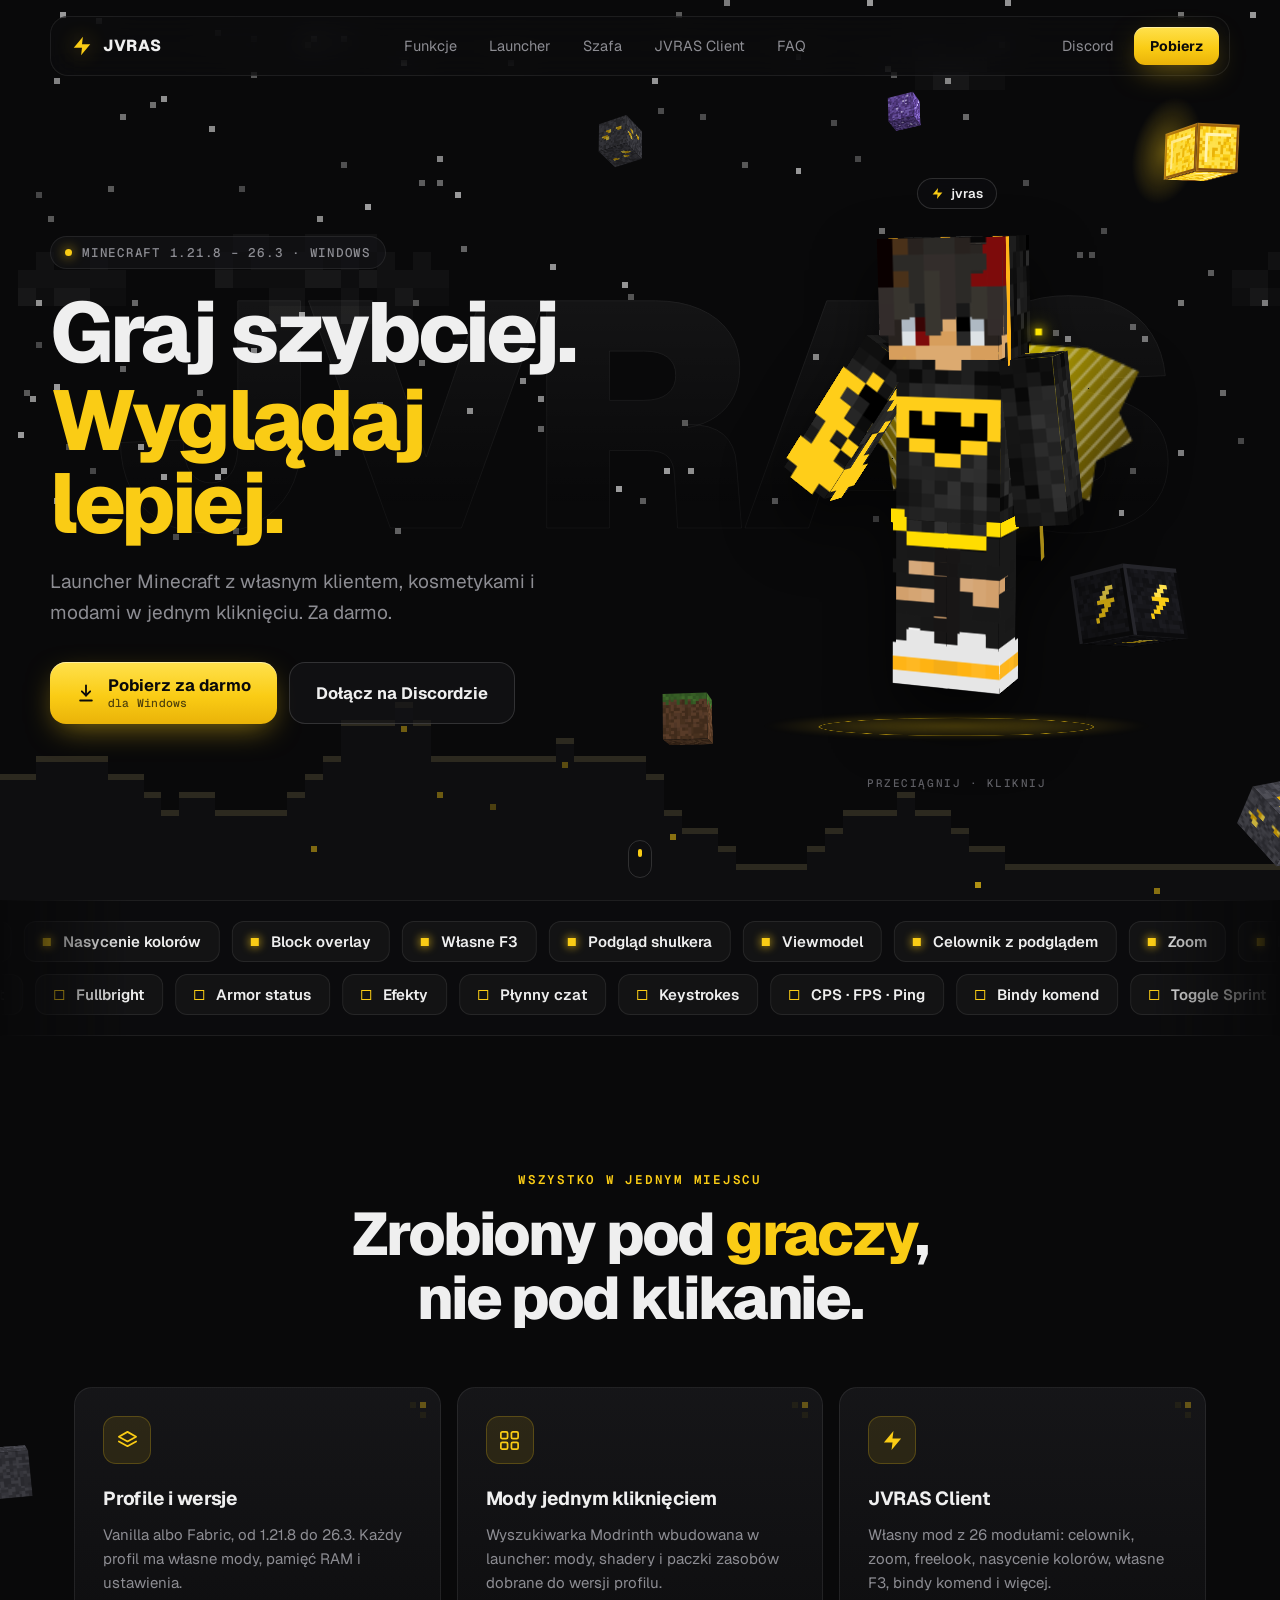
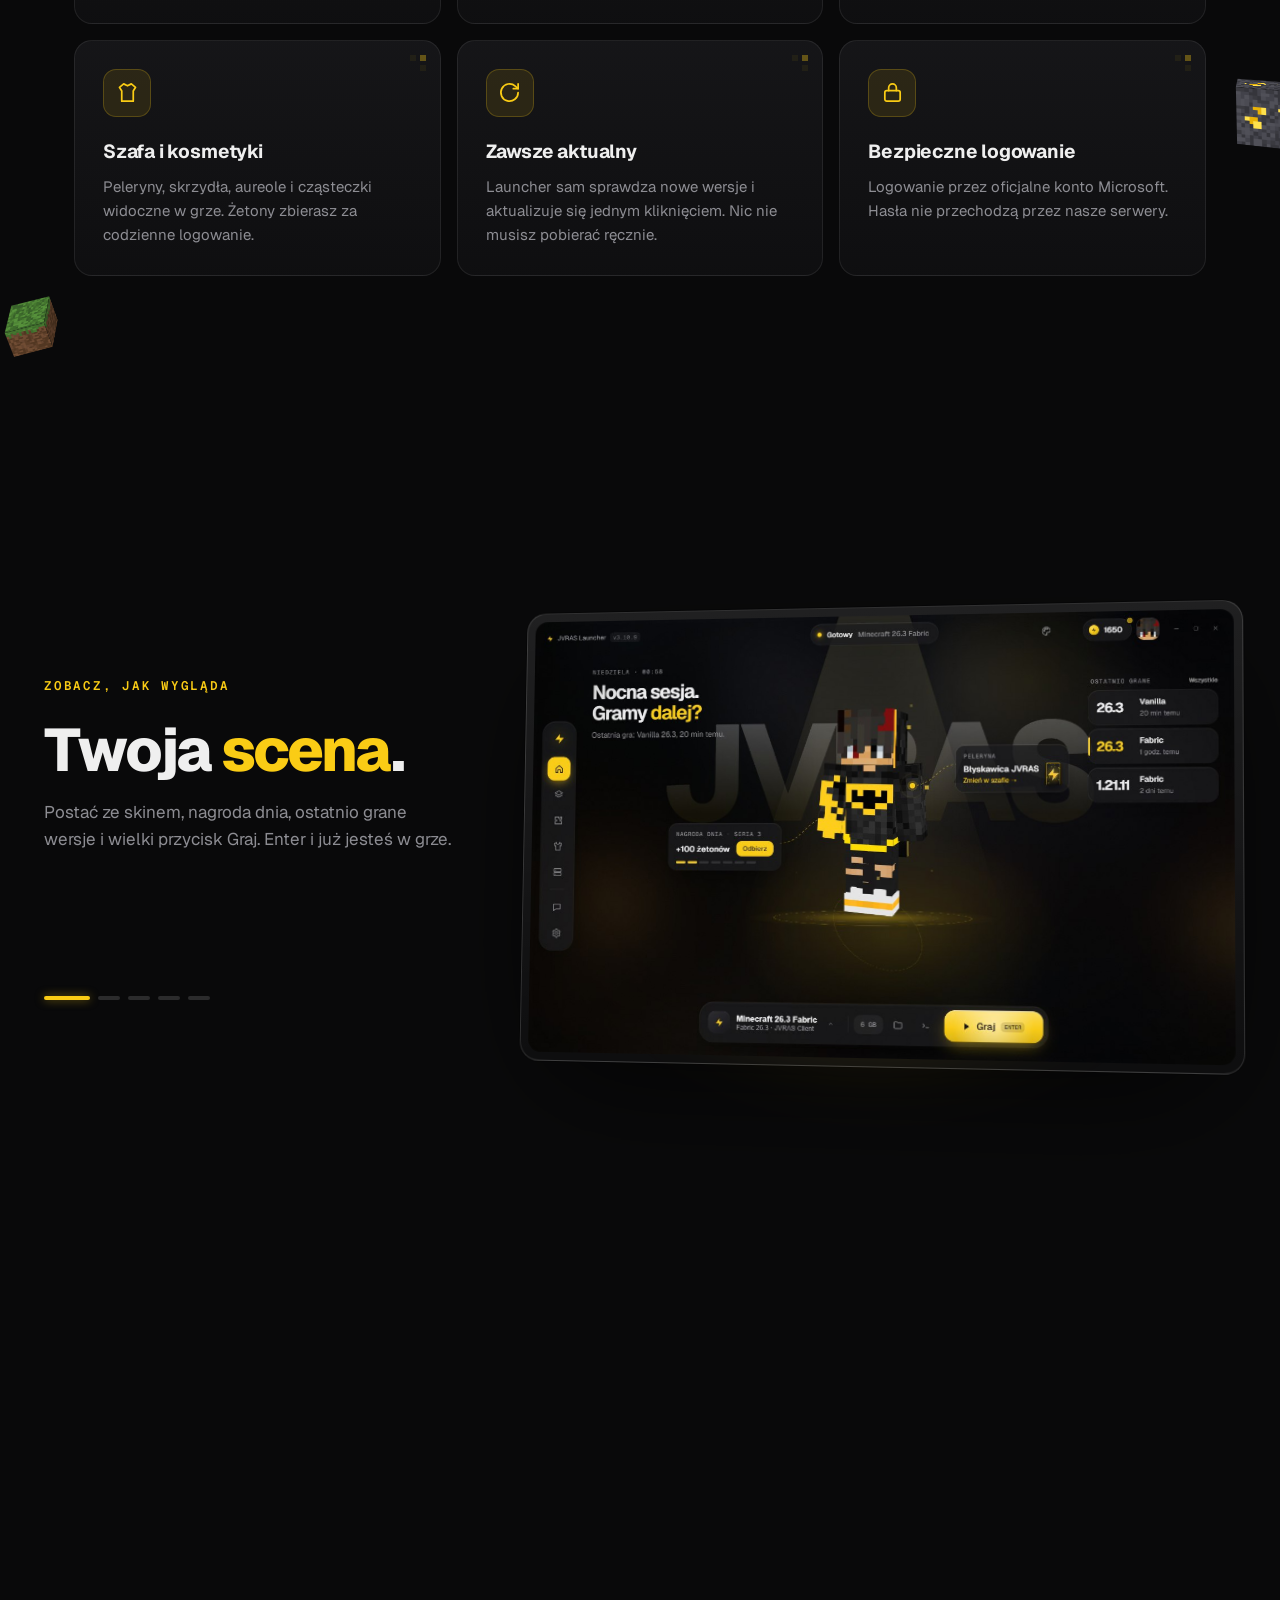
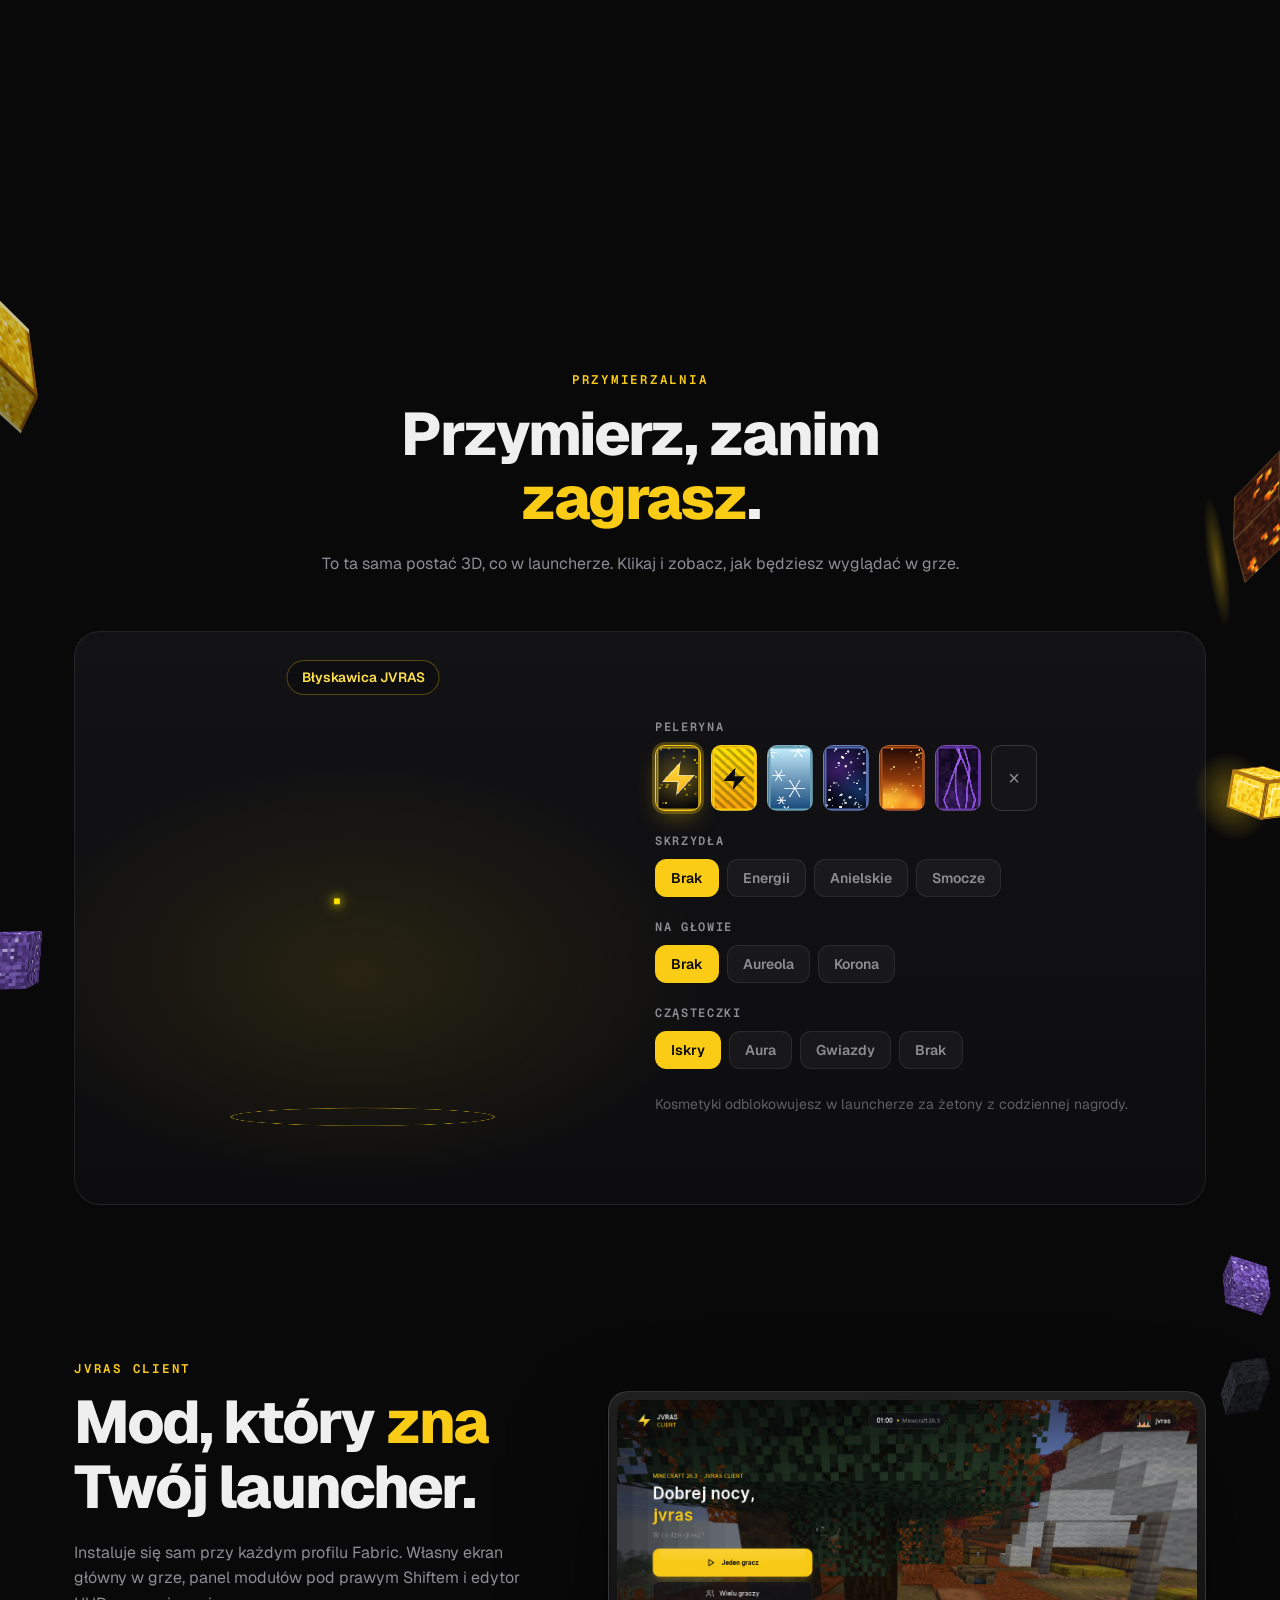
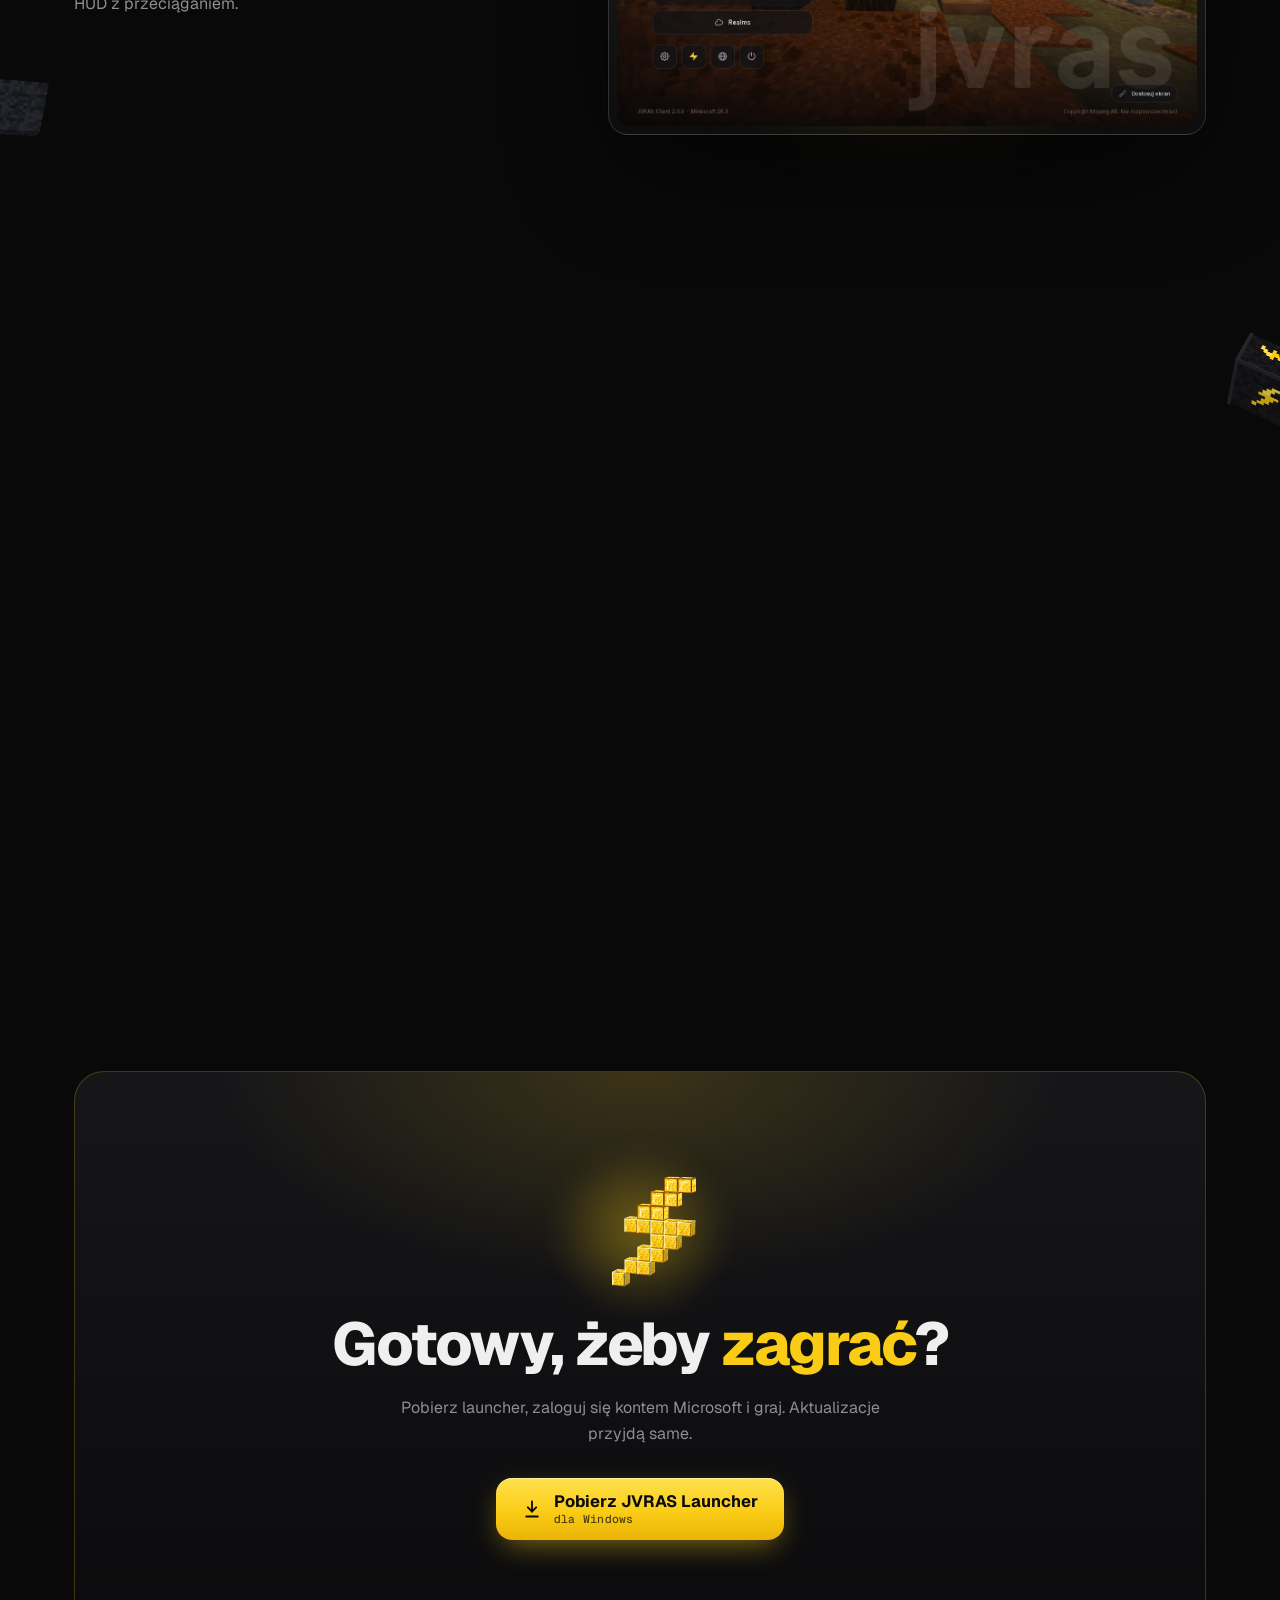
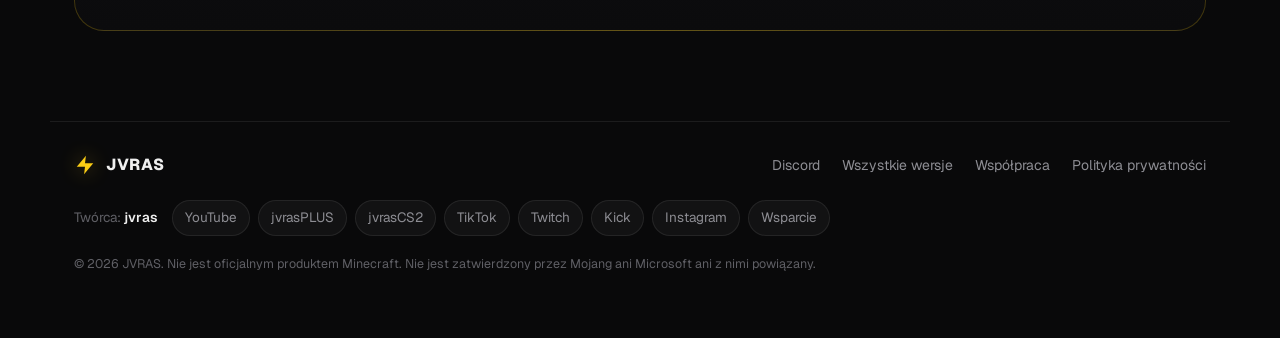
==== commit ac2d7ca6: "FAQ o antywirusach, polityka prywatności: status online" ====
--- a/index.html
+++ b/index.html
@@ -38,6 +38,7 @@
         "@type": "FAQPage",
         "mainEntity": [
           { "@type": "Question", "name": "Czy JVRAS Launcher jest darmowy?", "acceptedAnswer": { "@type": "Answer", "text": "Tak. Launcher, JVRAS Client i podstawowe kosmetyki są za darmo. Kosmetyki z szafy kupujesz żetonami, które zbierasz za codzienne logowanie." } },
+          { "@type": "Question", "name": "Antywirus albo VirusTotal pokazuje zagrożenie. Czy launcher jest bezpieczny?", "acceptedAnswer": { "@type": "Answer", "text": "Tak. Część antywirusów ocenia nowe, niepodpisane programy heurystyką i sztuczną inteligencją, co daje fałszywe alarmy. Główne antywirusy, np. Bitdefender, Avira, ClamAV i CrowdStrike, nie zgłaszają zagrożenia. Pobieraj launcher tylko z jvras.pl albo z GitHuba JVRAS." } },
           { "@type": "Question", "name": "Czy potrzebuję kupionego Minecrafta?", "acceptedAnswer": { "@type": "Answer", "text": "Do gry z kontem Microsoft tak. Konto offline działa do gry jednoosobowej i na serwerach, które je dopuszczają, ale bez żetonów i kosmetyk JVRAS." } },
           { "@type": "Question", "name": "Jakie wersje Minecrafta są obsługiwane?", "acceptedAnswer": { "@type": "Answer", "text": "Wszystkie wersje Vanilla oraz Fabric. JVRAS Client działa na Fabric od 1.21.8 do 26.3." } },
           { "@type": "Question", "name": "Jakie są wymagania?", "acceptedAnswer": { "@type": "Answer", "text": "Windows 10 lub 11 (64-bit) i połączenie z internetem przy pierwszym uruchomieniu wersji. Javę launcher pobiera sam." } }
@@ -276,6 +277,10 @@
           <div class="a"><p>To standardowy komunikat dla nowych programów bez płatnego certyfikatu wydawcy. Kliknij <b>Więcej informacji</b>, a potem <b>Uruchom mimo to</b>. Pobieraj launcher wyłącznie z tej strony albo z naszego Discorda.</p></div>
         </details>
         <details class="rv">
+          <summary>Antywirus albo VirusTotal pokazuje zagrożenie. Czy launcher jest bezpieczny?</summary>
+          <div class="a"><p>Tak. Launcher to jeden plik, który przy pierwszym uruchomieniu rozpakowuje program do folderu <b>AppData\Local\JVRAS</b>. Część antywirusów ocenia takie pliki „na oko” (sztuczna inteligencja, heurystyka) i oznacza każdy nowy, niepodpisany program, zanim zbierze o nim opinie. Główne antywirusy, np. Bitdefender, Avira, ClamAV i CrowdStrike, nie zgłaszają zagrożenia, a fałszywe alarmy zgłaszamy producentom. Pobieraj launcher tylko z tej strony albo z naszego <a href="https://github.com/jvrasek/jvras-launcher/releases" target="_blank" rel="noopener">GitHuba</a>.</p></div>
+        </details>
+        <details class="rv">
           <summary>Czy potrzebuję kupionego Minecrafta?</summary>
           <div class="a"><p>Do gry z kontem Microsoft tak. Konto offline działa do gry jednoosobowej i na serwerach, które je dopuszczają, ale bez żetonów i kosmetyk JVRAS.</p></div>
         </details>
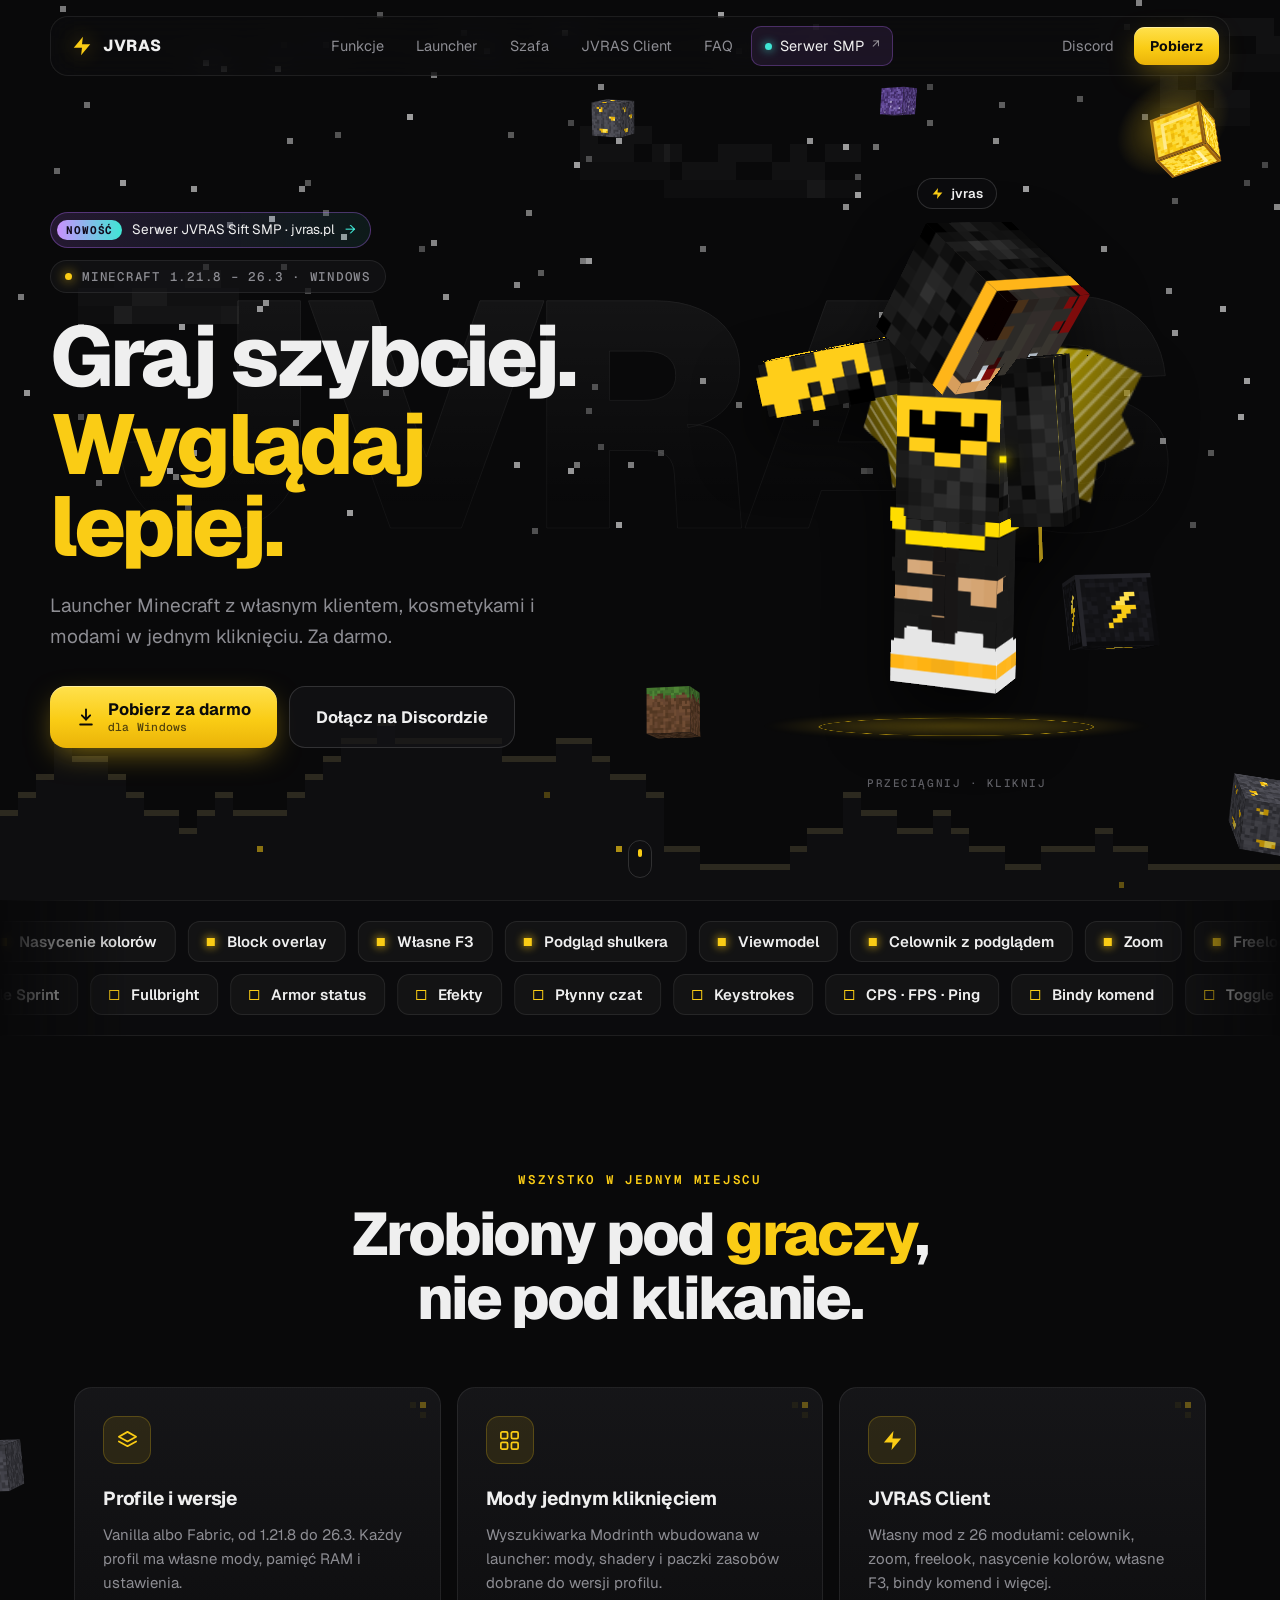
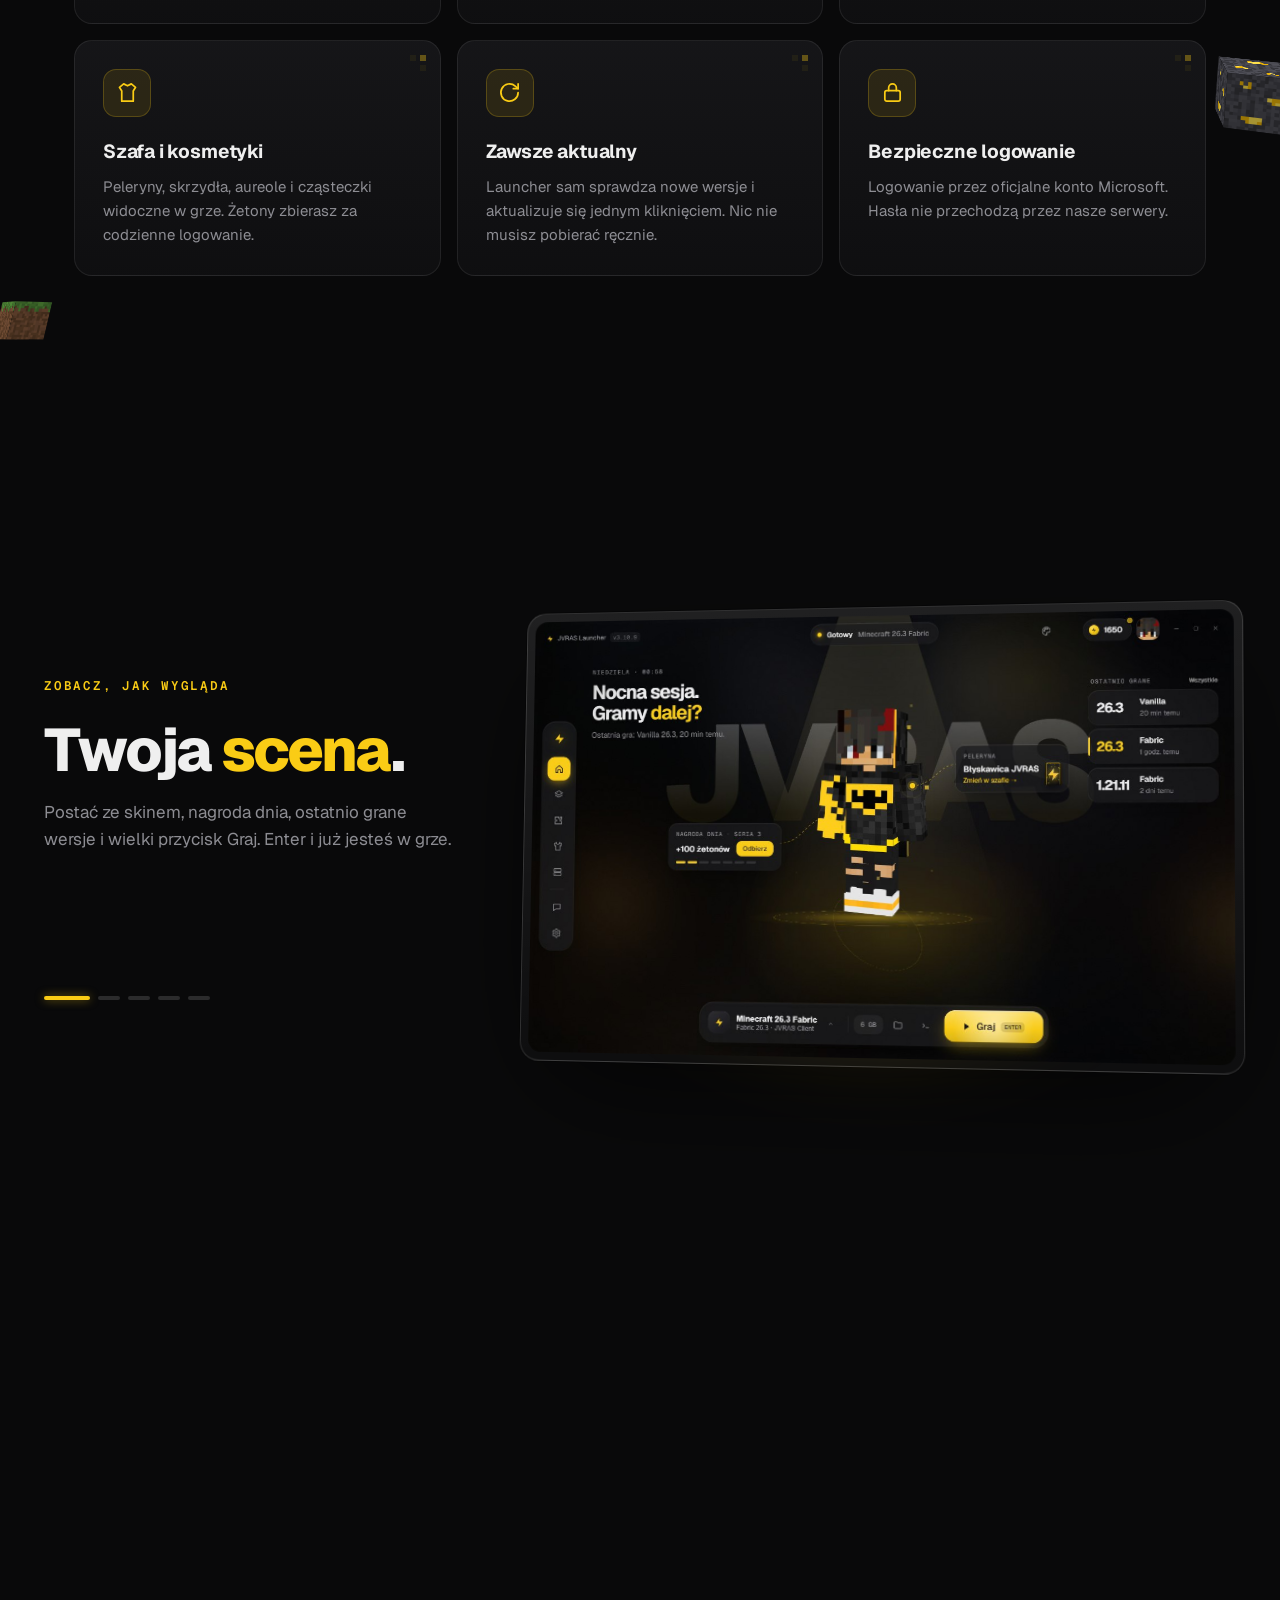
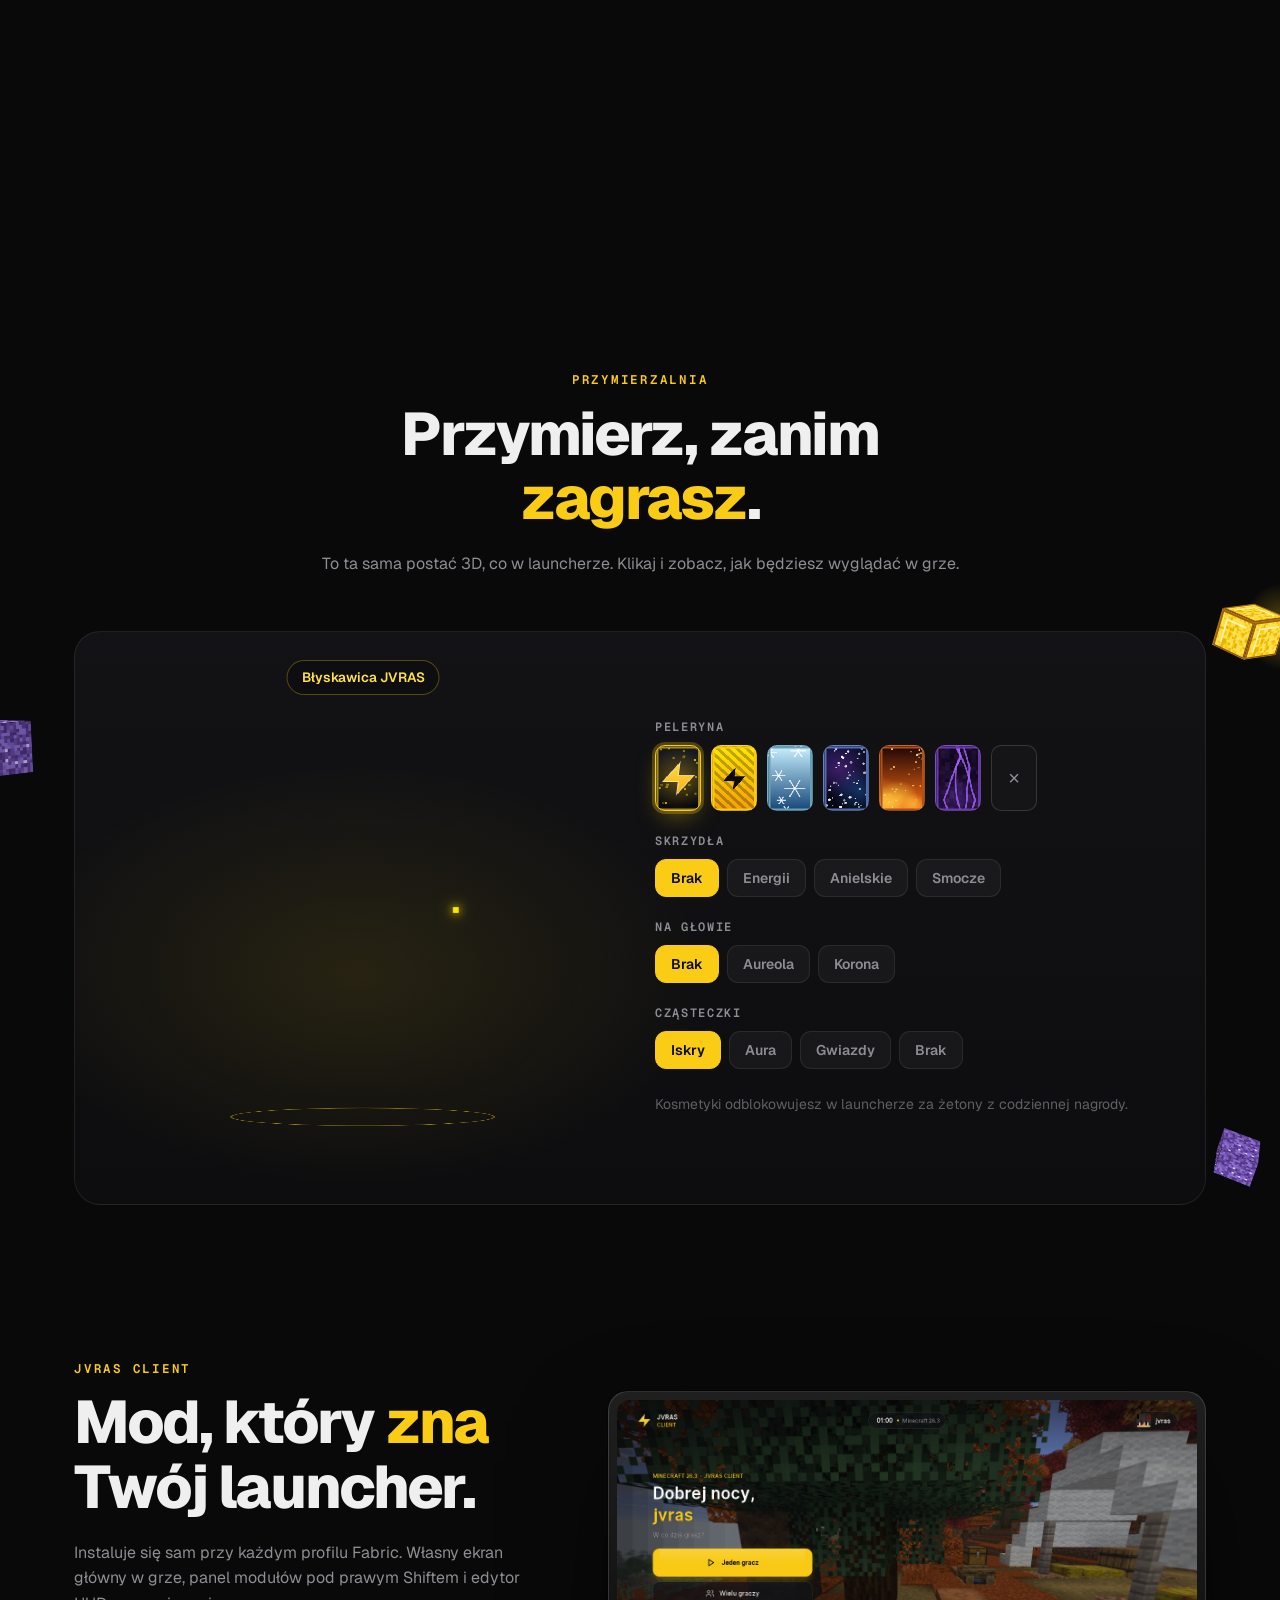
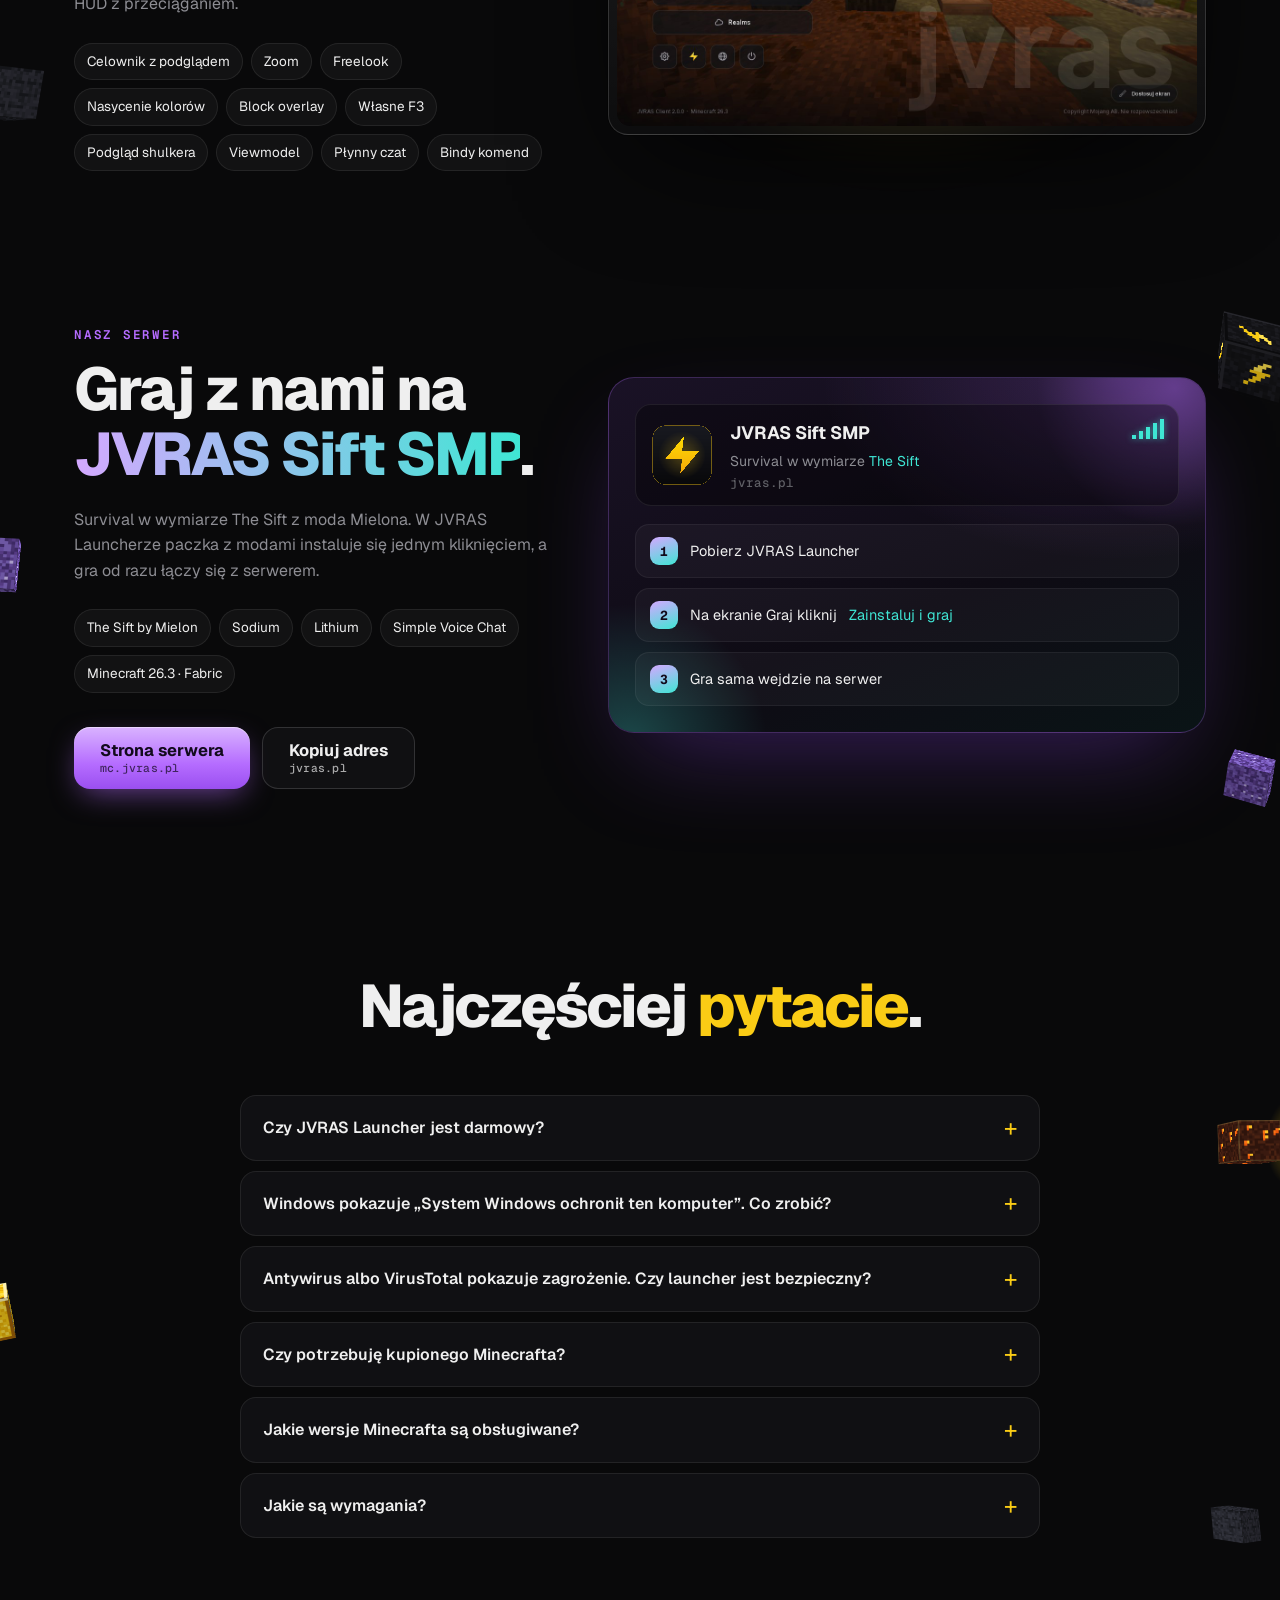
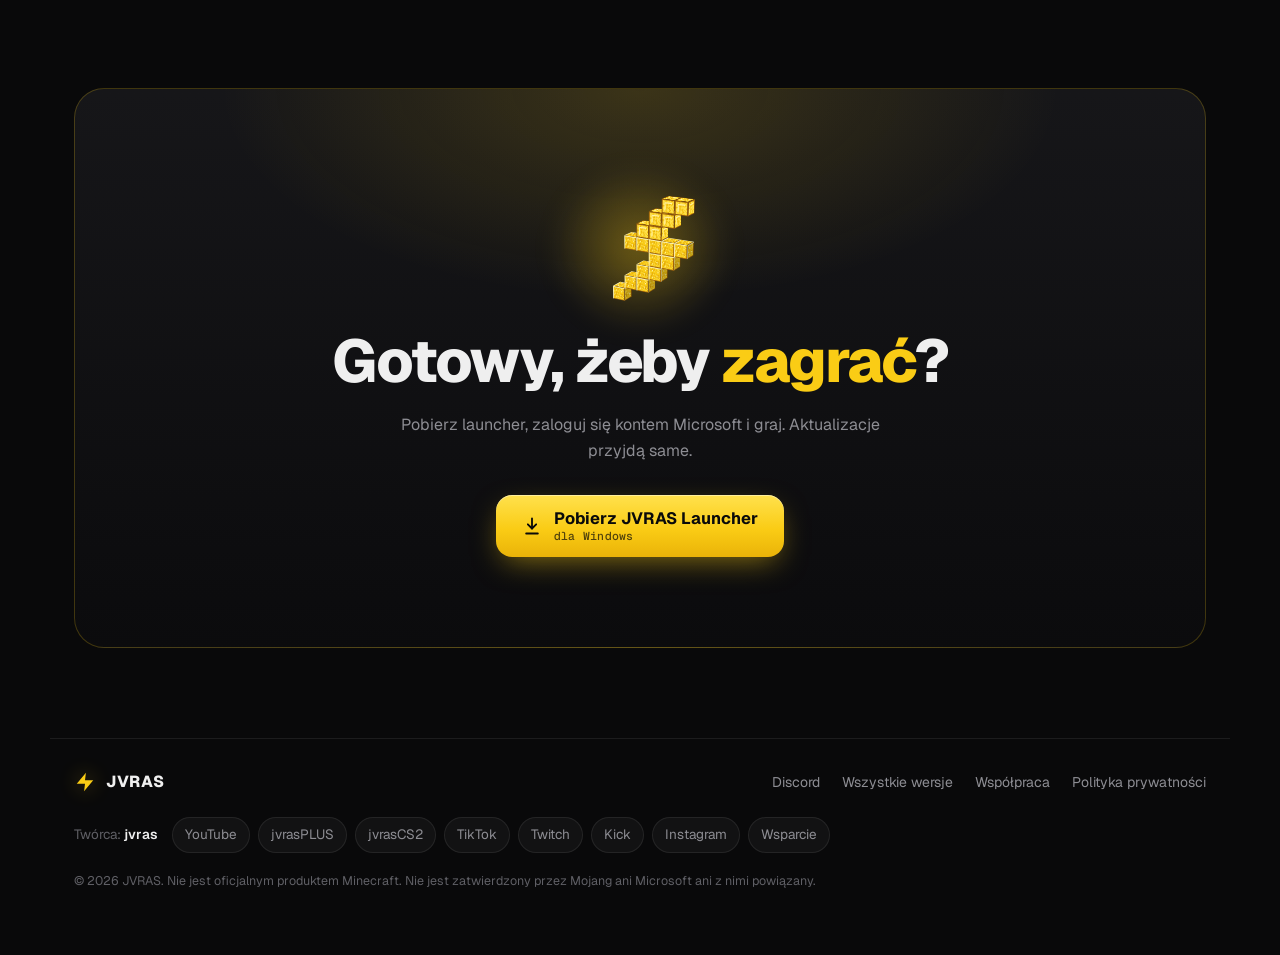
==== commit a5535263: "Serwer JVRAS Sift SMP: zakładka mc.jvras.pl, plakietka i sekcja serwera" ====
--- a/index.html
+++ b/index.html
@@ -82,6 +82,7 @@
       <a href="#szafa">Szafa</a>
       <a href="#client">JVRAS Client</a>
       <a href="#faq">FAQ</a>
+      <a class="srv-link" href="https://mc.jvras.pl" target="_blank" rel="noopener"><i></i>Serwer SMP</a>
     </nav>
     <div class="nav-r">
       <a class="ghost" href="https://dc.jvras.pl/" target="_blank" rel="noopener">Discord</a>
@@ -97,6 +98,7 @@
       <div class="cubes" id="hero-cubes" aria-hidden="true"></div>
       <div class="hero-grid">
         <div class="hero-c">
+          <a class="srv-pill in-1" href="#serwer"><b>Nowość</b>Serwer JVRAS Sift SMP · jvras.pl<span aria-hidden="true">→</span></a>
           <div class="eyebrow in-1"><span class="led"></span>Minecraft 1.21.8 – 26.3 · Windows</div>
           <h1 class="split in-2" aria-label="Graj szybciej. Wyglądaj lepiej."><span class="ln">Graj szybciej.</span><span class="ln acc">Wyglądaj lepiej.</span></h1>
           <p class="lead in-3">Launcher Minecraft z własnym klientem, kosmetykami i modami w jednym kliknięciu. Za darmo.</p>
@@ -257,6 +259,40 @@
       <div class="shot tilt rv">
         <div class="glow" aria-hidden="true"></div>
         <img src="img/client-title.jpg" alt="Ekran główny JVRAS Client w Minecraft" width="1280" height="720" loading="lazy">
+      </div>
+    </section>
+
+    <!-- SERWER: JVRAS Sift SMP (strona serwera: mc.jvras.pl, kolory The Sift) -->
+    <section class="sec split-sec srv" id="serwer">
+      <div class="cubes side" data-cubes="serwer" aria-hidden="true"></div>
+      <div class="split-t">
+        <small class="kick rv">Nasz serwer</small>
+        <h2 class="split rv"><span class="ln">Graj z nami na</span><span class="ln"><em>JVRAS Sift SMP</em>.</span></h2>
+        <p class="rv">Survival w wymiarze The Sift z moda Mielona. W JVRAS Launcherze paczka z modami instaluje się jednym kliknięciem, a gra od razu łączy się z serwerem.</p>
+        <ul class="chips rv">
+          <li>The Sift by Mielon</li><li>Sodium</li><li>Lithium</li><li>Simple Voice Chat</li><li>Minecraft 26.3 · Fabric</li>
+        </ul>
+        <div class="cta rv">
+          <a class="btn lg srv-btn" href="https://mc.jvras.pl" target="_blank" rel="noopener"><span>Strona serwera<small>mc.jvras.pl</small></span></a>
+          <button class="btn glass lg" type="button" data-copy="jvras.pl"><span><span data-copy-tx>Kopiuj adres</span><small>jvras.pl</small></span></button>
+        </div>
+      </div>
+      <div class="srv-card rv" aria-label="JVRAS Sift SMP na liście serwerów">
+        <div class="srv-glow" aria-hidden="true"><i></i><i></i></div>
+        <div class="srv-row">
+          <img src="assets/logo.png" alt="" width="64" height="64">
+          <div class="srv-info">
+            <b>JVRAS Sift SMP</b>
+            <span class="motd">Survival w wymiarze <em>The Sift</em></span>
+            <span class="addr">jvras.pl</span>
+          </div>
+          <div class="srv-ping" aria-hidden="true"><i></i><i></i><i></i><i></i><i></i></div>
+        </div>
+        <div class="srv-steps">
+          <div><b>1</b>Pobierz JVRAS Launcher</div>
+          <div><b>2</b>Na ekranie Graj kliknij <em>Zainstaluj i graj</em></div>
+          <div><b>3</b>Gra sama wejdzie na serwer</div>
+        </div>
       </div>
     </section>
 
--- a/assets/style.css
+++ b/assets/style.css
@@ -306,6 +306,52 @@
 .chips li { padding: 7px 12px; border-radius: 999px; font-size: 13.5px; background: rgba(255, 255, 255, .04); border: 1px solid var(--line); transition: border-color .2s ease, transform .3s var(--spring); }
 .chips li:hover { border-color: rgba(250, 204, 21, .4); transform: translateY(-2px); }
 
+/* ================= serwer JVRAS Sift SMP (kolory The Sift: fiolet + turkus) ================= */
+:root { --sv: #b56cff; --st: #3fe6d4; }
+.srv-link { color: var(--ink) !important; display: inline-flex; align-items: center; gap: 8px; background: rgba(181, 108, 255, .1); box-shadow: inset 0 0 0 1px rgba(181, 108, 255, .3); }
+.srv-link:hover { background: rgba(181, 108, 255, .2) !important; }
+.srv-link i { width: 7px; height: 7px; border-radius: 50%; background: var(--st); box-shadow: 0 0 10px var(--st); animation: blink 2.4s ease-in-out infinite; }
+.srv-link::after { content: '↗'; font-size: 12px; opacity: .6; }
+.srv-pill { display: flex; width: fit-content; align-items: center; gap: 10px; margin-bottom: 12px; padding: 6px 14px 6px 6px; border-radius: 999px; font-size: 13.5px; color: var(--ink);
+  background: linear-gradient(90deg, rgba(181, 108, 255, .16), rgba(63, 230, 212, .08)); border: 1px solid rgba(181, 108, 255, .35); transition: border-color .25s ease, transform .3s var(--spring); }
+.srv-pill:hover { border-color: var(--st); transform: translateY(-2px); }
+.srv-pill b { padding: 3px 9px; border-radius: 999px; font: 700 11px 'Geist Mono', monospace; letter-spacing: .08em; text-transform: uppercase; color: #120a1c; background: linear-gradient(90deg, #c991ff, var(--st)); }
+.srv-pill span { color: var(--st); transition: transform .3s var(--spring); }
+.srv-pill:hover span { transform: translateX(3px); }
+.srv .kick, .srv em { color: var(--sv); }
+.srv h2 em { background: linear-gradient(90deg, #d4a8ff, var(--st)); -webkit-background-clip: text; background-clip: text; color: transparent; }
+.srv .chips li:hover { border-color: rgba(181, 108, 255, .5); }
+.srv-btn { color: #120a1c; background: linear-gradient(180deg, #d9b3ff, #b56cff 60%, #9a4ff0); box-shadow: 0 10px 30px -8px rgba(181, 108, 255, .6), inset 0 1px 0 rgba(255, 255, 255, .45); }
+.srv-btn:hover { box-shadow: 0 18px 44px -8px rgba(181, 108, 255, .8), inset 0 1px 0 rgba(255, 255, 255, .5); }
+.srv button.btn { font-family: 'Geist', sans-serif; }
+.srv button.btn.done { border-color: var(--st); }
+.srv-card { position: relative; overflow: hidden; padding: 26px; border-radius: 26px;
+  background: radial-gradient(420px 260px at 85% 0%, rgba(181, 108, 255, .2), transparent 70%), linear-gradient(160deg, #1a1226, #0e0b14 60%, #0a1416);
+  border: 1px solid rgba(181, 108, 255, .28); box-shadow: 0 40px 100px -30px rgba(120, 60, 200, .45); }
+.srv-card > :not(.srv-glow) { position: relative; }
+.srv-glow { position: absolute; inset: 0; pointer-events: none; }
+.srv-glow i { position: absolute; width: 300px; height: 300px; border-radius: 50%; }
+.srv-glow i:nth-child(1) { right: -120px; top: -140px; background: radial-gradient(circle, rgba(181, 108, 255, .4), transparent 65%); animation: srvDrift 10s ease-in-out infinite alternate; }
+.srv-glow i:nth-child(2) { left: -130px; bottom: -160px; background: radial-gradient(circle, rgba(63, 230, 212, .28), transparent 65%); animation: srvDrift 12s ease-in-out -5s infinite alternate-reverse; }
+@keyframes srvDrift { to { transform: translate(-40px, 26px) scale(1.15); } }
+/* wpis jak na liście serwerów w Minecrafcie */
+.srv-row { display: flex; align-items: center; gap: 16px; padding: 14px; border-radius: 16px; background: rgba(0, 0, 0, .35); border: 1px solid rgba(255, 255, 255, .08); }
+.srv-row img { width: 64px; height: 64px; border-radius: 10px; image-rendering: pixelated; flex: none; }
+.srv-info { flex: 1; min-width: 0; display: flex; flex-direction: column; gap: 2px; }
+.srv-info b { font-size: 18px; }
+.srv-info .motd { color: var(--mut); font-size: 14px; }
+.srv-info .motd em { color: var(--st); }
+.srv-info .addr { font: 500 12.5px 'Geist Mono', monospace; color: var(--dim); }
+.srv-ping { display: flex; align-items: flex-end; gap: 3px; height: 20px; align-self: flex-start; }
+.srv-ping i { width: 4px; background: var(--st); box-shadow: 0 0 6px rgba(63, 230, 212, .6); animation: srvPing 2.6s ease-in-out infinite; }
+.srv-ping i:nth-child(1) { height: 20%; } .srv-ping i:nth-child(2) { height: 40%; animation-delay: .15s; } .srv-ping i:nth-child(3) { height: 60%; animation-delay: .3s; }
+.srv-ping i:nth-child(4) { height: 80%; animation-delay: .45s; } .srv-ping i:nth-child(5) { height: 100%; animation-delay: .6s; }
+@keyframes srvPing { 0%, 70%, 100% { opacity: 1; } 35% { opacity: .35; } }
+.srv-steps { display: grid; gap: 10px; margin-top: 18px; }
+.srv-steps div { display: flex; align-items: center; gap: 12px; padding: 12px 14px; border-radius: 14px; font-size: 14.5px; color: var(--ink); background: rgba(255, 255, 255, .035); border: 1px solid rgba(255, 255, 255, .06); }
+.srv-steps b { flex: none; width: 28px; height: 28px; border-radius: 9px; display: grid; place-items: center; font: 700 13px 'Geist Mono', monospace; color: #120a1c; background: linear-gradient(160deg, #d4a8ff, var(--st)); }
+.srv-steps em { color: var(--st); }
+
 /* ================= FAQ ================= */
 .faq { max-width: 800px; margin: 0 auto; display: grid; gap: 10px; }
 .faq details { border-radius: 16px; background: rgba(20, 20, 23, .7); border: 1px solid var(--line); transition: border-color .25s ease, background .25s ease; }
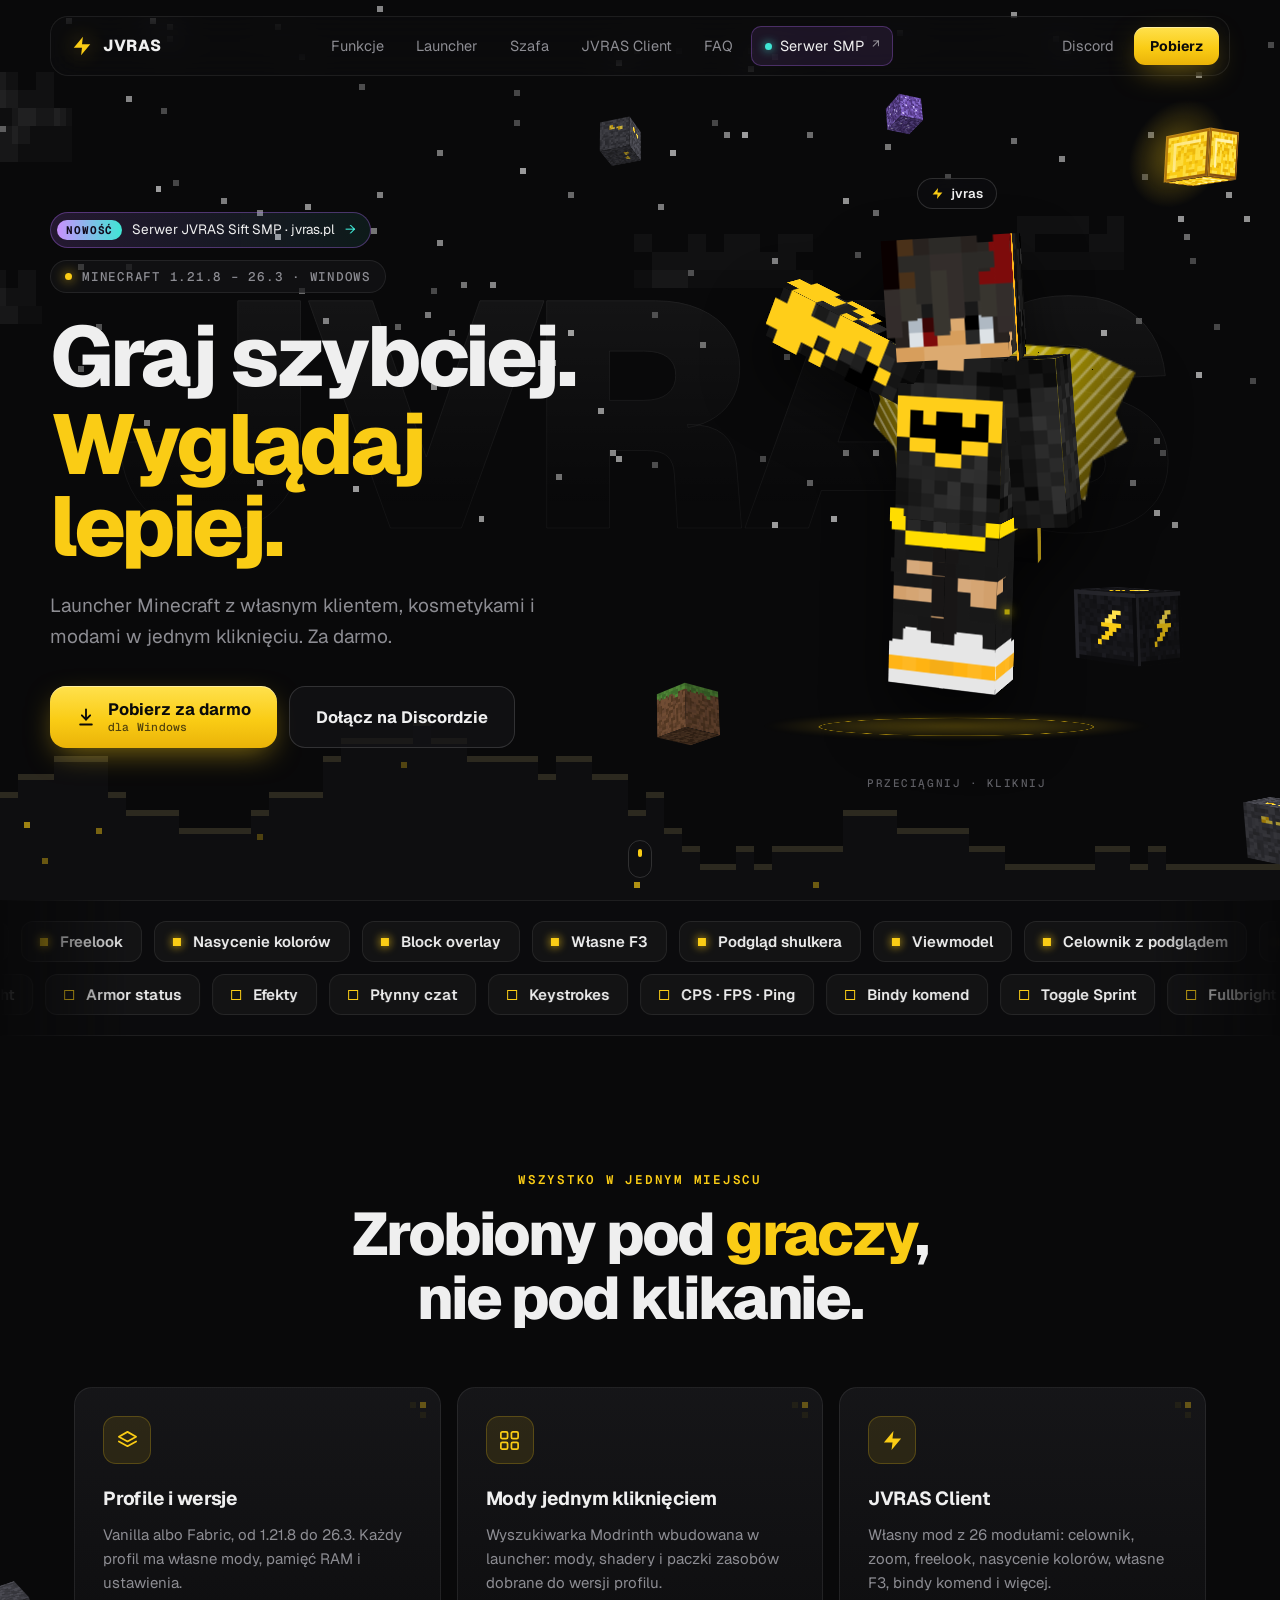
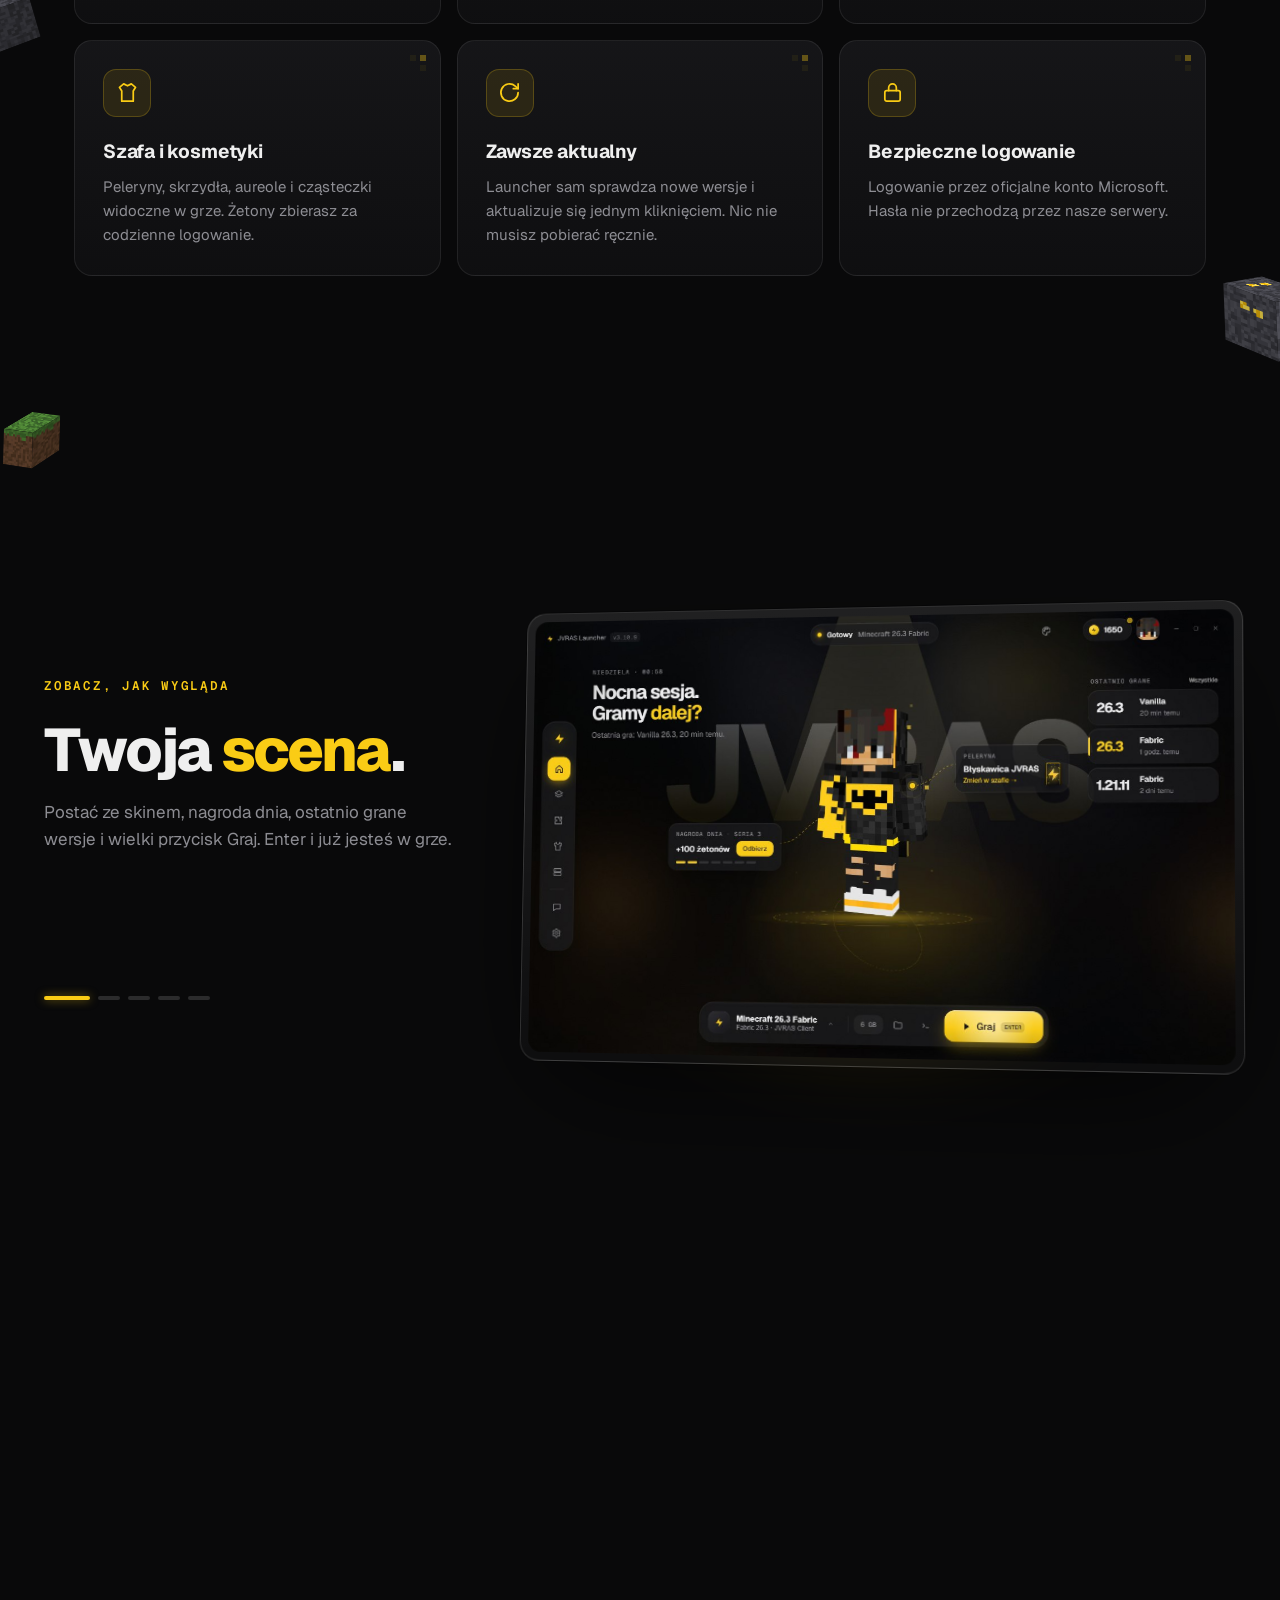
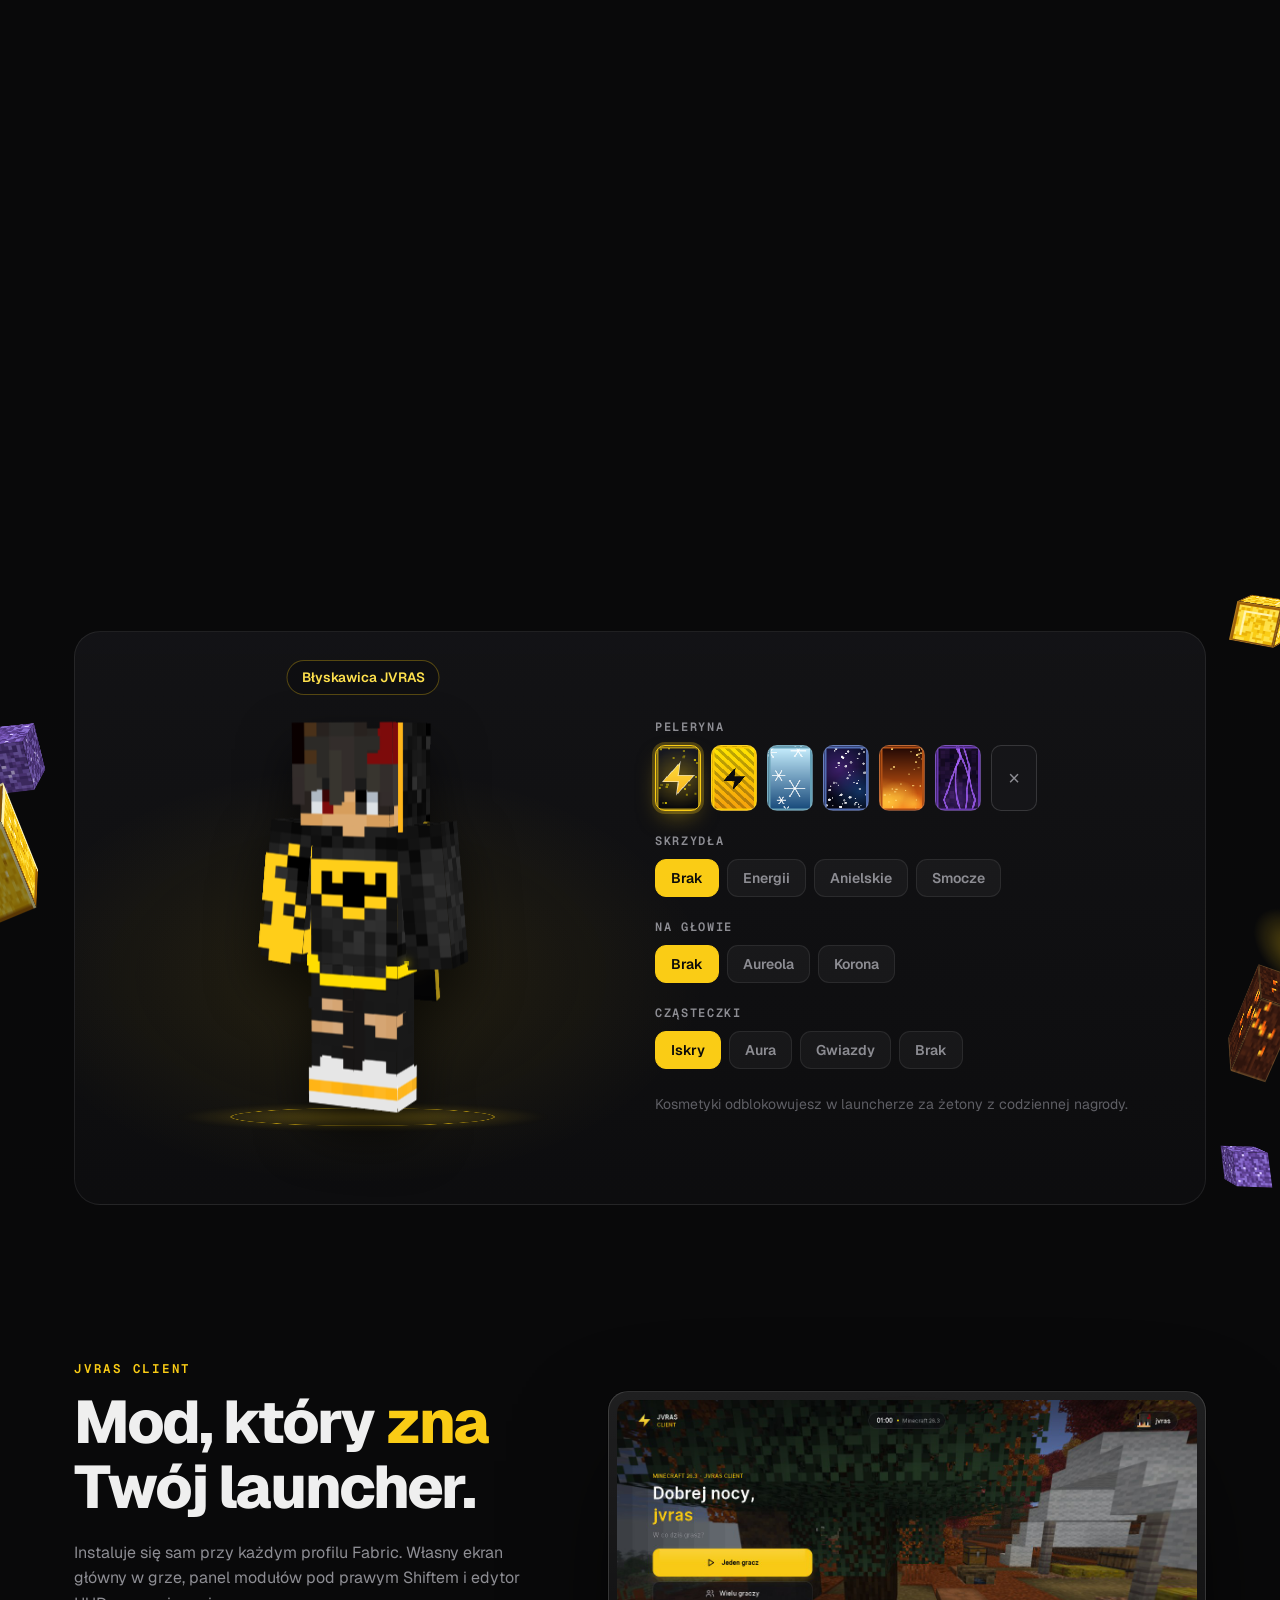
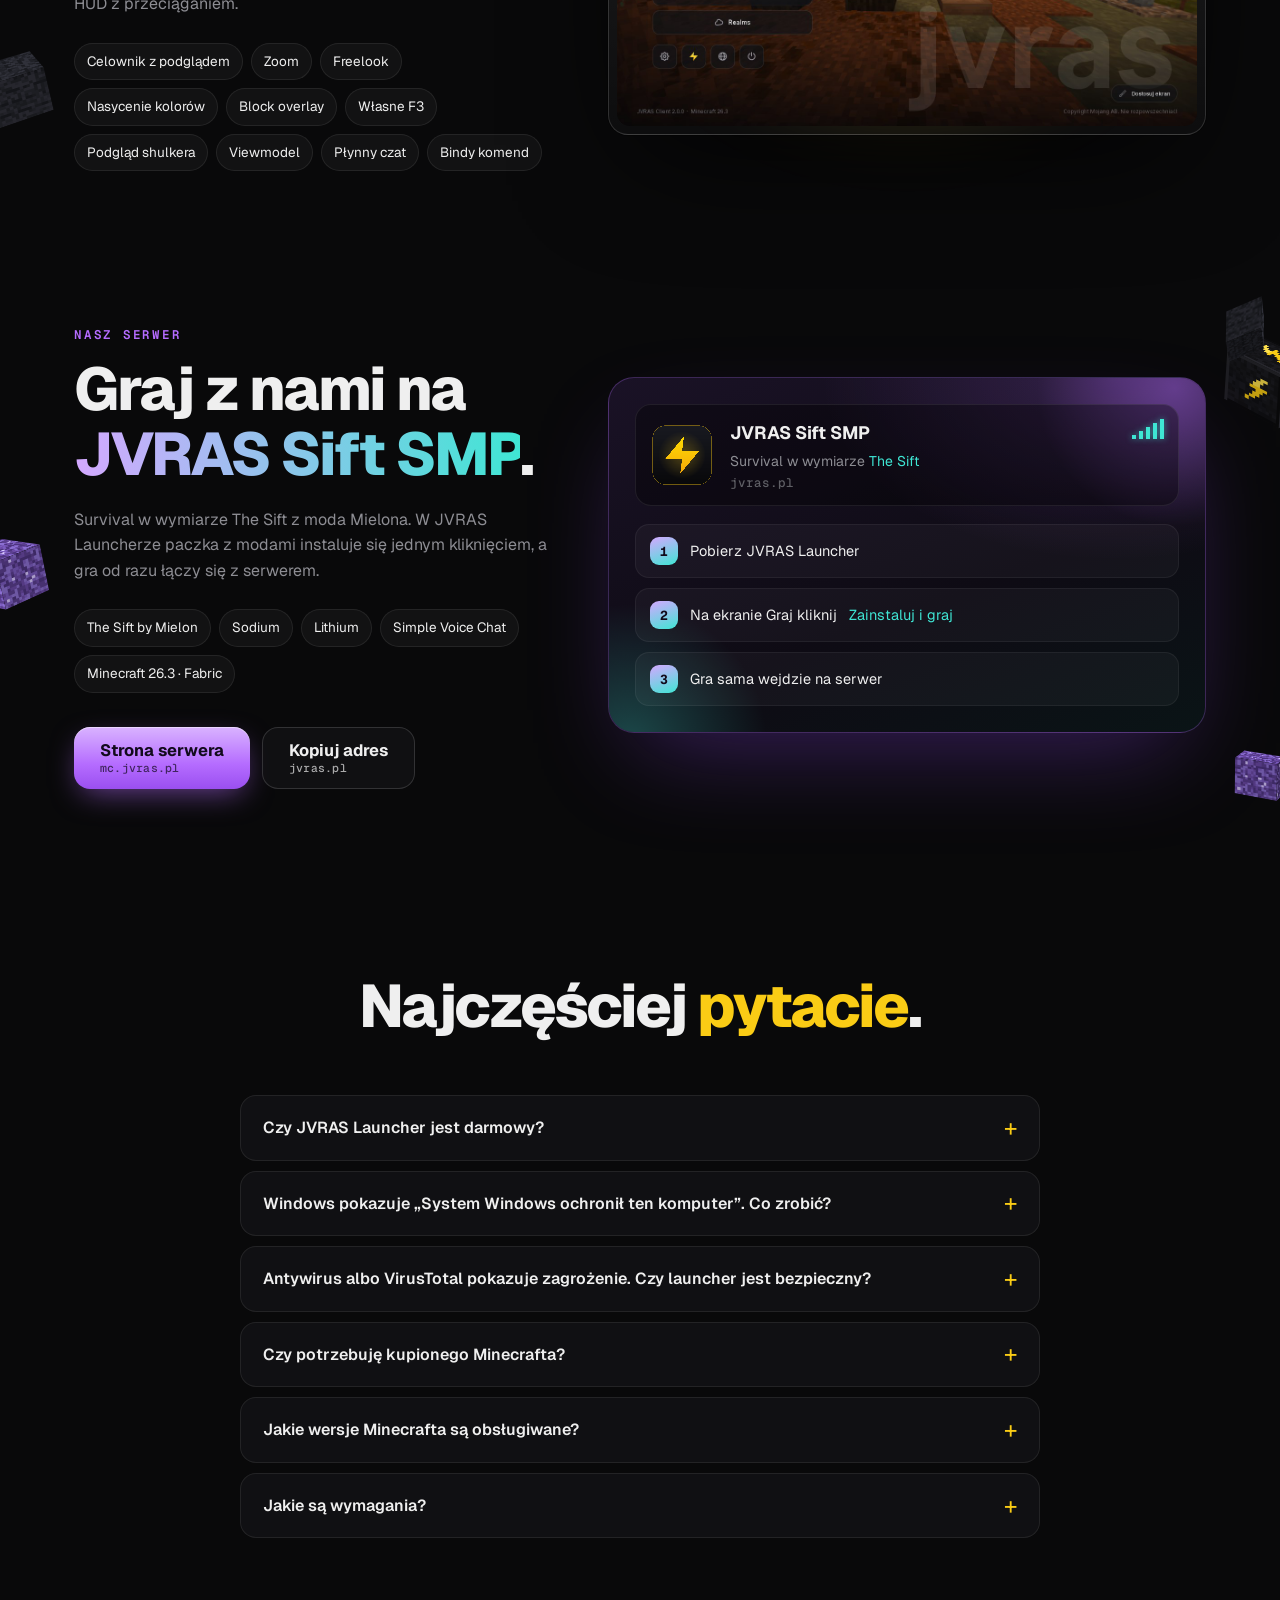
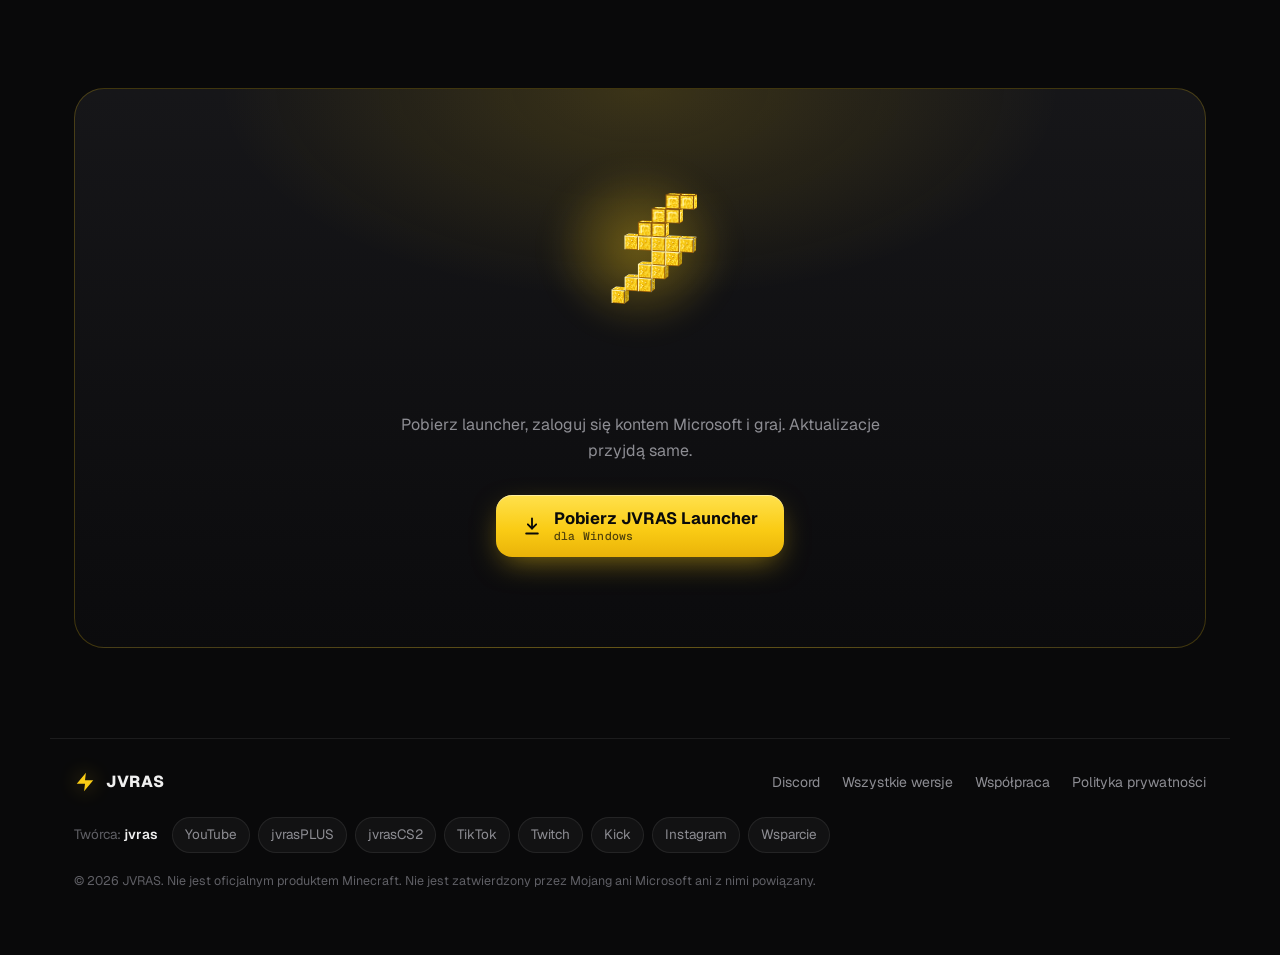
==== commit 0cfeac5a: "Pobieranie: stały instalator (wydanie pobierz), FAQ o instalatorze" ====
--- a/index.html
+++ b/index.html
@@ -32,7 +32,7 @@
         "description": "Darmowy launcher Minecraft z własnym klientem JVRAS Client, kosmetykami, modami z Modrinth i automatycznymi aktualizacjami.",
         "offers": { "@type": "Offer", "price": "0", "priceCurrency": "PLN" },
         "author": { "@type": "Person", "name": "jvras", "url": "https://www.youtube.com/@jvras" },
-        "downloadUrl": "https://github.com/jvrasek/jvras-launcher/releases/latest/download/JVRAS-Launcher.exe"
+        "downloadUrl": "https://github.com/jvrasek/jvras-launcher/releases/download/pobierz/JVRAS-Launcher-Setup.exe"
       },
       {
         "@type": "FAQPage",
@@ -314,7 +314,7 @@
         </details>
         <details class="rv">
           <summary>Antywirus albo VirusTotal pokazuje zagrożenie. Czy launcher jest bezpieczny?</summary>
-          <div class="a"><p>Tak. Launcher to jeden plik, który przy pierwszym uruchomieniu rozpakowuje program do folderu <b>AppData\Local\JVRAS</b>. Część antywirusów ocenia takie pliki „na oko” (sztuczna inteligencja, heurystyka) i oznacza każdy nowy, niepodpisany program, zanim zbierze o nim opinie. Główne antywirusy, np. Bitdefender, Avira, ClamAV i CrowdStrike, nie zgłaszają zagrożenia, a fałszywe alarmy zgłaszamy producentom. Pobieraj launcher tylko z tej strony albo z naszego <a href="https://github.com/jvrasek/jvras-launcher/releases" target="_blank" rel="noopener">GitHuba</a>.</p></div>
+          <div class="a"><p>Tak. Launcher instaluje się zwykłym instalatorem (bez uprawnień administratora) do folderu <b>AppData\Local\Programs\jvras-launcher</b>, a odinstalujesz go w Ustawieniach Windows → Aplikacje. Część antywirusów ocenia takie pliki „na oko” (sztuczna inteligencja, heurystyka) i oznacza każdy nowy, niepodpisany program, zanim zbierze o nim opinie. Główne antywirusy, np. Bitdefender, Avira, ClamAV i CrowdStrike, nie zgłaszają zagrożenia, a fałszywe alarmy zgłaszamy producentom. Pobieraj launcher tylko z tej strony albo z naszego <a href="https://github.com/jvrasek/jvras-launcher/releases" target="_blank" rel="noopener">GitHuba</a>.</p></div>
         </details>
         <details class="rv">
           <summary>Czy potrzebuję kupionego Minecrafta?</summary>
